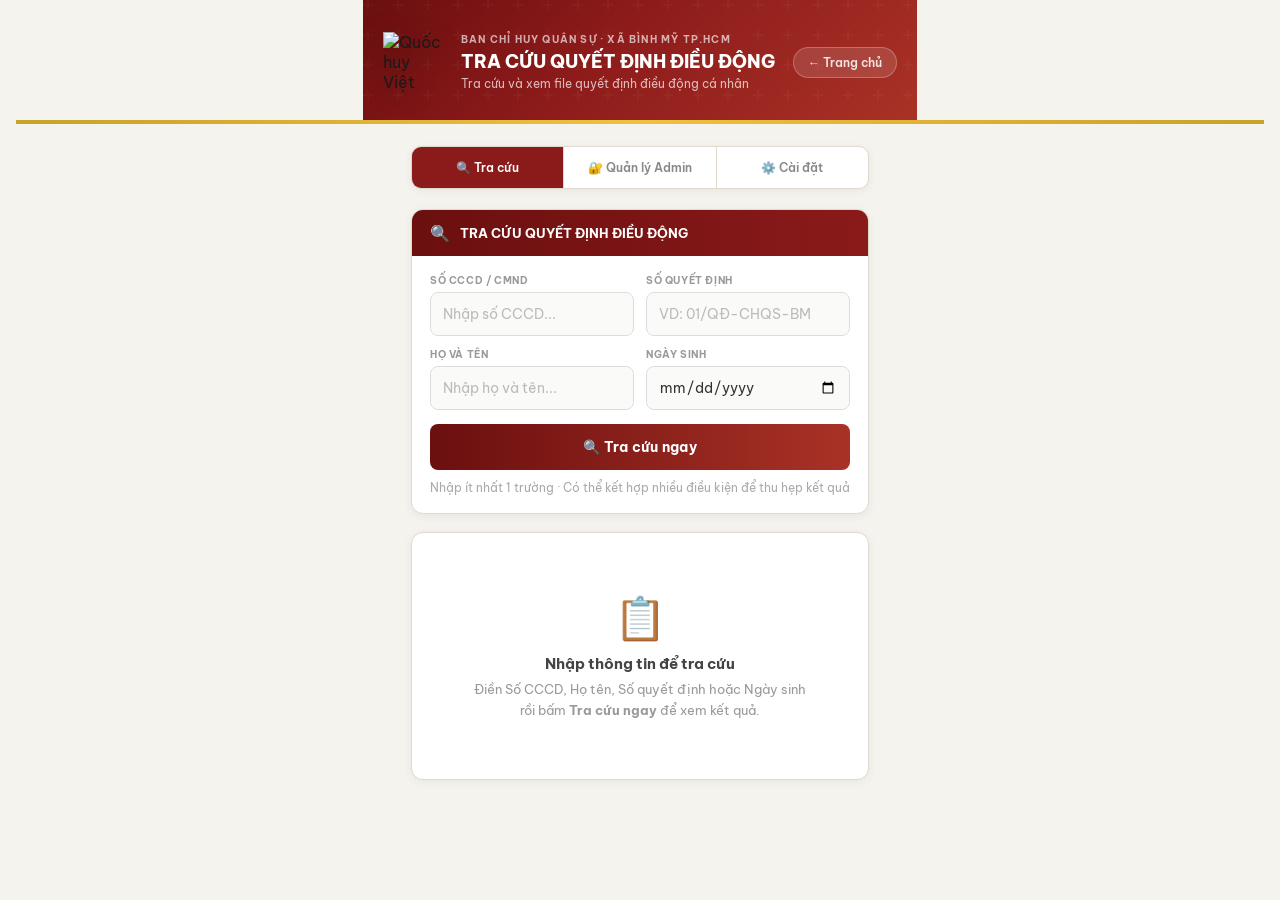
==== tracuu-dieudong.html @ ac66686b "Update tracuu-dieudong.html" ====
<!DOCTYPE html>
<html lang="vi">
<head>
<meta charset="UTF-8">
<meta name="viewport" content="width=device-width, initial-scale=1.0">
<title>Tra cứu Quyết định Điều động · Ban CHQS Xã Bình Mỹ</title>
<link href="https://fonts.googleapis.com/css2?family=Be+Vietnam+Pro:wght@300;400;500;600;700;800&display=swap" rel="stylesheet">
<link rel="stylesheet" href="style.css">
<style>
/* ===== BASE ===== */
*, *::before, *::after { box-sizing: border-box; margin: 0; padding: 0; }
body {
  font-family: 'Be Vietnam Pro', sans-serif;
  background: #F5F3EE;
  min-height: 100vh;
  padding-bottom: 60px;
}

/* ===== HERO ===== */
.hero {
  background: linear-gradient(135deg, #6B0F0F 0%, #8B1A1A 40%, #A93226 100%);
  position: relative; overflow: hidden;
}
.hero::before {
  content: ''; position: absolute; inset: 0;
  background: url("data:image/svg+xml,%3Csvg width='60' height='60' viewBox='0 0 60 60' xmlns='http://www.w3.org/2000/svg'%3E%3Cg fill='none' fill-rule='evenodd'%3E%3Cg fill='%23ffffff' fill-opacity='0.03'%3E%3Cpath d='M36 34v-4h-2v4h-4v2h4v4h2v-4h4v-2h-4zm0-30V0h-2v4h-4v2h4v4h2V6h4V4h-4zM6 34v-4H4v4H0v2h4v4h2v-4h4v-2H6zM6 4V0H4v4H0v2h4v4h2V6h4V4H6z'/%3E%3C/g%3E%3C/g%3E%3C/svg%3E");
}
.hero-inner {
  max-width: 760px; margin: 0 auto;
  padding: 32px 20px 28px;
  display: flex; align-items: center; gap: 18px;
  position: relative;
}
.hero-logo { width: 60px; height: 60px; flex-shrink: 0; filter: drop-shadow(0 4px 12px rgba(0,0,0,0.3)); }
.hero-text h1 { font-size: 10px; font-weight: 700; color: rgba(255,255,255,0.65); text-transform: uppercase; letter-spacing: .12em; margin-bottom: 4px; }
.hero-text h2 { font-size: 18px; font-weight: 800; color: #fff; line-height: 1.3; margin-bottom: 3px; }
.hero-text p  { font-size: 12px; color: rgba(255,255,255,0.7); }
.back-btn {
  margin-left: auto; flex-shrink: 0;
  display: inline-flex; align-items: center; gap: 6px;
  padding: 7px 14px;
  background: rgba(255,255,255,0.12); border: 1px solid rgba(255,255,255,0.25);
  border-radius: 20px; color: rgba(255,255,255,0.85);
  font-size: 12px; font-weight: 600; text-decoration: none; cursor: pointer;
  transition: background .2s;
}
.back-btn:hover { background: rgba(255,255,255,0.22); }
.gold-line { width: 100%; height: 4px; background: linear-gradient(90deg, #C9A227, #F0C040, #C9A227); }

/* ===== MAIN WRAP ===== */
.main { max-width: 760px; margin: 0 auto; padding: 22px 16px 0; }

/* ===== TABS ===== */
.tabs {
  display: flex; background: #fff;
  border: 1px solid #E0D9CE; border-radius: 10px;
  overflow: hidden; margin-bottom: 20px;
  box-shadow: 0 2px 8px rgba(0,0,0,0.06);
}
.tab-btn {
  flex: 1; padding: 13px 8px;
  font-family: inherit; font-size: 12px; font-weight: 600;
  color: #888; background: none; border: none;
  border-right: 1px solid #E0D9CE;
  cursor: pointer; transition: all .2s;
  display: flex; align-items: center; justify-content: center; gap: 5px;
}
.tab-btn:last-child { border-right: none; }
.tab-btn.active { background: #8B1A1A; color: #fff; }
.tab-btn:not(.active):hover { background: #FBF7F2; color: #8B1A1A; }

/* ===== PANELS ===== */
.panel { display: none; }
.panel.active { display: block; animation: fadeUp .25s ease; }
@keyframes fadeUp { from { opacity:0; transform:translateY(8px); } to { opacity:1; transform:translateY(0); } }

/* ===== CARD ===== */
.card { background: #fff; border-radius: 12px; border: 1px solid #E0D9CE; box-shadow: 0 2px 10px rgba(0,0,0,0.06); margin-bottom: 18px; overflow: hidden; }
.card-head { background: linear-gradient(90deg, #6B0F0F, #8B1A1A); padding: 13px 18px; display: flex; align-items: center; gap: 10px; }
.card-head h3 { font-size: 13px; font-weight: 700; color: #fff; flex: 1; }
.card-head .icon { font-size: 16px; }
.card-body { padding: 18px; }

/* ===== FORM FIELDS ===== */
.grid-2 { display: grid; grid-template-columns: 1fr 1fr; gap: 12px; margin-bottom: 14px; }
.grid-2 .full { grid-column: 1 / -1; }
.field { display: flex; flex-direction: column; gap: 5px; }
.flabel { font-size: 10px; font-weight: 700; color: #999; text-transform: uppercase; letter-spacing: .06em; }
.finput {
  height: 44px; border: 1.5px solid #DDD; border-radius: 8px;
  padding: 0 12px; font-family: inherit; font-size: 14px; color: #333;
  outline: none; background: #FAFAF8; transition: border-color .2s; width: 100%;
}
.finput:focus { border-color: #8B1A1A; background: #fff; }
.finput::placeholder { color: #bbb; }
select.finput { cursor: pointer; }

/* ===== BUTTONS ===== */
.btn-primary {
  width: 100%; height: 46px;
  background: linear-gradient(90deg, #6B0F0F, #A93226); color: #fff;
  border: none; border-radius: 8px; font-family: inherit;
  font-size: 14px; font-weight: 700; cursor: pointer;
  display: flex; align-items: center; justify-content: center; gap: 8px;
  transition: opacity .2s; letter-spacing: .02em;
}
.btn-primary:hover { opacity: .9; }
.btn-primary:disabled { opacity: .5; cursor: not-allowed; }
.btn-sm {
  display: inline-flex; align-items: center; gap: 5px;
  padding: 7px 12px; border: 1px solid #DDD; border-radius: 6px;
  background: #fff; font-family: inherit; font-size: 12px; font-weight: 600;
  color: #555; cursor: pointer; transition: all .2s; text-decoration: none; white-space: nowrap;
}
.btn-sm:hover { border-color: #8B1A1A; color: #8B1A1A; }
.btn-sm.red-fill { background: #8B1A1A; border-color: #8B1A1A; color: #fff; }
.btn-sm.red-fill:hover { background: #6B0F0F; }
.btn-sm.green-fill { background: #1E8449; border-color: #1E8449; color: #fff; }
.btn-sm.green-fill:hover { background: #196F3D; }

/* ===== STATE BOXES ===== */
.state-box { text-align: center; padding: 40px 20px; }
.state-icon  { font-size: 42px; margin-bottom: 10px; }
.state-title { font-size: 15px; font-weight: 700; color: #444; margin-bottom: 6px; }
.state-desc  { font-size: 13px; color: #999; line-height: 1.6; }

/* ===== RESULT CARD ===== */
.result-card {
  background: #fff; border-radius: 12px;
  border: 2px solid #8B1A1A;
  box-shadow: 0 4px 20px rgba(139,26,26,0.1);
  overflow: hidden; margin-bottom: 18px;
  animation: fadeUp .3s ease;
}
.result-head {
  background: linear-gradient(90deg, #6B0F0F, #A93226);
  padding: 14px 18px; display: flex; align-items: center; gap: 12px;
}
.result-head-icon { font-size: 26px; }
.result-head-text h3 { font-size: 16px; font-weight: 800; color: #fff; margin-bottom: 2px; }
.result-head-text p  { font-size: 11px; color: rgba(255,255,255,0.75); }
.result-badge {
  margin-left: auto; flex-shrink: 0;
  padding: 5px 12px; border-radius: 20px;
  font-size: 11px; font-weight: 700;
  background: rgba(255,255,255,0.18); color: #fff;
}

/* META GRID */
.meta-grid { display: grid; grid-template-columns: 1fr 1fr; }
.meta-item {
  padding: 11px 18px;
  border-bottom: 1px solid #F0EBE3;
  border-right: 1px solid #F0EBE3;
}
.meta-item:nth-child(even) { border-right: none; }
.meta-item.full { grid-column: 1 / -1; border-right: none; }
.meta-item:last-child, .meta-item:nth-last-child(2):nth-child(odd) { border-bottom: none; }
.meta-lbl { font-size: 10px; font-weight: 700; color: #aaa; text-transform: uppercase; letter-spacing: .06em; margin-bottom: 3px; }
.meta-val { font-size: 13px; font-weight: 600; color: #222; }

/* PDF VIEWER */
.pdf-section { border-top: 1px solid #F0EBE3; }
.pdf-toolbar {
  padding: 11px 16px; background: #FAFAF8; border-bottom: 1px solid #F0EBE3;
  display: flex; align-items: center; gap: 8px;
}
.pdf-toolbar-title { font-size: 13px; font-weight: 700; color: #333; flex: 1; }
.pdf-embed { width: 100%; height: 620px; border: none; display: block; background: #e8e4dc; }
.pdf-no-file {
  display: flex; flex-direction: column; align-items: center; justify-content: center;
  height: 180px; color: #bbb; gap: 8px; font-size: 13px; text-align: center; padding: 20px;
}
.pdf-no-file .icon { font-size: 36px; }

/* ===== ADMIN ===== */
.login-wrap { max-width: 360px; margin: 0 auto; }

.admin-topbar {
  display: flex; align-items: center; justify-content: space-between;
  margin-bottom: 16px; flex-wrap: wrap; gap: 10px;
}
.admin-topbar-title { font-size: 14px; font-weight: 700; color: #333; }

.stats-row { display: grid; grid-template-columns: repeat(3,1fr); gap: 12px; margin-bottom: 18px; }
.stat-mini { background: #fff; border: 1px solid #E0D9CE; border-radius: 10px; padding: 14px; text-align: center; box-shadow: 0 2px 8px rgba(0,0,0,0.05); }
.stat-mini-num { font-size: 26px; font-weight: 800; line-height: 1; margin-bottom: 4px; }
.stat-mini-lbl { font-size: 10px; font-weight: 600; color: #999; text-transform: uppercase; letter-spacing: .05em; }

/* TABLE */
.tbl-wrap { overflow-x: auto; }
.data-tbl { width: 100%; border-collapse: collapse; font-size: 13px; min-width: 580px; }
.data-tbl th {
  background: #F5F0E8; padding: 10px 12px;
  text-align: left; font-size: 10px; font-weight: 700;
  color: #888; text-transform: uppercase; letter-spacing: .05em;
  border-bottom: 1px solid #E0D9CE; white-space: nowrap;
}
.data-tbl td { padding: 10px 12px; border-bottom: 1px solid #F0EBE3; color: #333; vertical-align: middle; }
.data-tbl tr:last-child td { border-bottom: none; }
.data-tbl tr:hover td { background: #FAFAF8; }
.badge { display: inline-block; padding: 3px 8px; border-radius: 20px; font-size: 10px; font-weight: 700; text-transform: uppercase; }
.badge-green { background: #D5F5E3; color: #1E8449; }
.badge-red   { background: #FADBD8; color: #922B21; }

/* LOADING BAR */
.loading-bar {
  height: 3px; border-radius: 2px;
  background: linear-gradient(90deg, #8B1A1A, #C9A227, #8B1A1A);
  background-size: 200% 100%;
  animation: loadAnim 1.2s linear infinite;
  margin-bottom: 14px;
}
@keyframes loadAnim { 0% { background-position:100% 0; } 100% { background-position:-100% 0; } }

/* UPLOAD */
.upload-zone {
  border: 2px dashed #DDD; border-radius: 10px;
  padding: 28px 16px; text-align: center; cursor: pointer;
  transition: all .2s; background: #FAFAF8; position: relative;
}
.upload-zone:hover, .upload-zone.drag { border-color: #8B1A1A; background: #FBF5F5; }
.upload-zone input[type="file"] { position: absolute; inset: 0; opacity: 0; cursor: pointer; width: 100%; height: 100%; }
.upload-icon { font-size: 32px; margin-bottom: 8px; }
.upload-lbl  { font-size: 13px; font-weight: 600; color: #555; margin-bottom: 3px; }
.upload-sub  { font-size: 11px; color: #aaa; }
.upload-preview {
  display: none; align-items: center; gap: 10px;
  padding: 10px 14px; background: #EAFAF1; border: 1px solid #A9DFBA;
  border-radius: 8px; margin-top: 10px;
}
.upload-preview-name { font-size: 13px; font-weight: 600; color: #1E8449; flex: 1; }
.upload-preview-size { font-size: 11px; color: #999; }
.upload-clear { background: none; border: none; cursor: pointer; color: #c00; font-size: 16px; line-height: 1; }

/* MODAL */
.modal-bg {
  display: none; position: fixed; inset: 0;
  background: rgba(0,0,0,0.5); z-index: 600;
  padding: 16px; overflow-y: auto;
}
.modal-bg.open { display: flex; align-items: flex-start; justify-content: center; }
.modal-box {
  background: #fff; border-radius: 14px;
  max-width: 580px; width: 100%; margin-top: 40px;
  overflow: hidden; box-shadow: 0 20px 60px rgba(0,0,0,0.25);
  animation: fadeUp .25s ease;
}
.modal-head {
  background: linear-gradient(90deg, #6B0F0F, #A93226);
  padding: 14px 18px; display: flex; align-items: center; justify-content: space-between;
}
.modal-head h3 { font-size: 14px; font-weight: 700; color: #fff; }
.modal-close {
  width: 28px; height: 28px; border-radius: 50%;
  background: rgba(255,255,255,0.2); border: none;
  color: #fff; font-size: 16px; cursor: pointer;
  display: flex; align-items: center; justify-content: center;
}
.modal-body { padding: 18px; max-height: 80vh; overflow-y: auto; }
.modal-footer { display: flex; gap: 10px; justify-content: flex-end; margin-top: 16px; padding-top: 14px; border-top: 1px solid #F0EBE3; }
.btn-cancel {
  padding: 10px 20px; border: 1px solid #DDD; border-radius: 8px;
  background: #fff; font-family: inherit; font-size: 13px; font-weight: 600;
  color: #666; cursor: pointer;
}
.btn-cancel:hover { background: #F5F5F5; }
.btn-save {
  padding: 10px 22px; background: #8B1A1A; border: none; border-radius: 8px;
  font-family: inherit; font-size: 13px; font-weight: 700; color: #fff;
  cursor: pointer; display: flex; align-items: center; gap: 6px;
}
.btn-save:hover { background: #6B0F0F; }
.btn-save:disabled { opacity: .6; cursor: not-allowed; }

/* SPINNER */
.spinner {
  display: inline-block; width: 14px; height: 14px;
  border: 2px solid rgba(255,255,255,0.3); border-top-color: #fff;
  border-radius: 50%; animation: spin .6s linear infinite;
}
@keyframes spin { to { transform: rotate(360deg); } }

/* MESSAGES */
.msg { padding: 11px 14px; border-radius: 8px; font-size: 13px; font-weight: 600; margin-top: 12px; display: none; }
.msg.ok  { background: #D5F5E3; border: 1px solid #A9DFBF; color: #1E8449; display: block; }
.msg.err { background: #FADBD8; border: 1px solid #F1948A; color: #922B21; display: block; }

/* SETUP */
.setup-step { display: flex; gap: 12px; padding: 12px 0; border-bottom: 1px solid #F0EBE3; }
.setup-step:last-child { border-bottom: none; }
.setup-num {
  width: 26px; height: 26px; border-radius: 50%; background: #8B1A1A; color: #fff;
  font-size: 12px; font-weight: 700; display: flex; align-items: center; justify-content: center; flex-shrink: 0;
}
.setup-text { font-size: 13px; color: #444; line-height: 1.7; }
.setup-text strong { color: #222; }
.setup-text code { background: #F0EBE3; padding: 1px 5px; border-radius: 4px; font-size: 11px; font-family: monospace; color: #8B1A1A; }
.config-box { margin-top: 18px; padding: 14px; background: #FBF5F5; border-radius: 8px; border: 1px solid #F5C0C0; }
.config-box .lbl { font-size: 12px; font-weight: 700; color: #8B1A1A; margin-bottom: 8px; }
.config-box .row { font-size: 13px; color: #555; line-height: 1.9; }

/* NOTE */
.search-note { font-size: 12px; color: #aaa; text-align: center; margin-top: 10px; }

/* SEARCH RESULTS COUNT */
.result-count { font-size: 13px; color: #666; font-weight: 600; margin-bottom: 12px; }
.result-count strong { color: #8B1A1A; }

@media (max-width:520px) {
  .grid-2   { grid-template-columns: 1fr; }
  .grid-2 .full { grid-column: 1; }
  .stats-row { grid-template-columns: repeat(3,1fr); gap: 8px; }
  .meta-grid { grid-template-columns: 1fr; }
  .meta-item { border-right: none; }
  .meta-item:last-child { border-bottom: none; }
  .pdf-embed { height: 420px; }
  .modal-grid { grid-template-columns: 1fr; }
  .hero-text h2 { font-size: 16px; }
  .hero-logo { width: 50px; height: 50px; }
}
</style>
</head>
<body>

<!-- ===== HERO ===== -->
<div class="hero">
  <div class="hero-inner">
    <img class="hero-logo"
         src="https://upload.wikimedia.org/wikipedia/commons/a/a3/Emblem_of_Vietnam.svg"
         alt="Quốc huy Việt Nam">
    <div class="hero-text">
      <h1>Ban Chỉ huy Quân sự · Xã Bình Mỹ TP.HCM</h1>
      <h2>TRA CỨU QUYẾT ĐỊNH ĐIỀU ĐỘNG</h2>
      <p>Tra cứu và xem file quyết định điều động cá nhân</p>
    </div>
    <a href="index.html" class="back-btn">← Trang chủ</a>
  </div>
</div>
<div class="gold-line"></div>

<!-- ===== MAIN ===== -->
<div class="main">

  <!-- TABS -->
  <div class="tabs">
    <button class="tab-btn active" onclick="switchTab('search',this)">🔍 Tra cứu</button>
    <button class="tab-btn" onclick="switchTab('admin',this)">🔐 Quản lý Admin</button>
    <button class="tab-btn" onclick="switchTab('setup',this)">⚙️ Cài đặt</button>
  </div>

  <!-- ============================================================
       PANEL TRA CỨU
       ============================================================ -->
  <div id="panel-search" class="panel active">

    <div class="card">
      <div class="card-head">
        <span class="icon">🔍</span>
        <h3>TRA CỨU QUYẾT ĐỊNH ĐIỀU ĐỘNG</h3>
      </div>
      <div class="card-body">
        <div class="grid-2">
          <div class="field">
            <label class="flabel">Số CCCD / CMND</label>
            <input class="finput" id="s-cccd" type="text" placeholder="Nhập số CCCD..." maxlength="12"
                   onkeydown="if(event.key==='Enter')doSearch()">
          </div>
          <div class="field">
            <label class="flabel">Số quyết định</label>
            <input class="finput" id="s-soqd" type="text" placeholder="VD: 01/QĐ-CHQS-BM"
                   onkeydown="if(event.key==='Enter')doSearch()">
          </div>
          <div class="field">
            <label class="flabel">Họ và tên</label>
            <input class="finput" id="s-hoten" type="text" placeholder="Nhập họ và tên..."
                   onkeydown="if(event.key==='Enter')doSearch()">
          </div>
          <div class="field">
            <label class="flabel">Ngày sinh</label>
            <input class="finput" id="s-ngaysinh" type="date"
                   onkeydown="if(event.key==='Enter')doSearch()">
          </div>
        </div>
        <button class="btn-primary" id="btn-search" onclick="doSearch()">
          🔍 Tra cứu ngay
        </button>
        <p class="search-note">Nhập ít nhất 1 trường · Có thể kết hợp nhiều điều kiện để thu hẹp kết quả</p>
      </div>
    </div>

    <!-- KẾT QUẢ TRA CỨU -->
    <div id="result-area">
      <div class="card">
        <div class="card-body">
          <div class="state-box">
            <div class="state-icon">📋</div>
            <div class="state-title">Nhập thông tin để tra cứu</div>
            <div class="state-desc">
              Điền Số CCCD, Họ tên, Số quyết định hoặc Ngày sinh<br>
              rồi bấm <strong>Tra cứu ngay</strong> để xem kết quả.
            </div>
          </div>
        </div>
      </div>
    </div>

  </div><!-- end panel-search -->

  <!-- ============================================================
       PANEL ADMIN
       ============================================================ -->
  <div id="panel-admin" class="panel">

    <!-- ĐĂNG NHẬP -->
    <div id="admin-login-box" class="card login-wrap">
      <div class="card-head"><span class="icon">🔐</span><h3>ĐĂNG NHẬP QUẢN TRỊ</h3></div>
      <div class="card-body">
        <div class="field" style="margin-bottom:12px;">
          <label class="flabel">Tên đăng nhập</label>
          <input class="finput" id="a-user" type="text" placeholder="admin" autocomplete="username">
        </div>
        <div class="field" style="margin-bottom:16px;">
          <label class="flabel">Mật khẩu</label>
          <input class="finput" id="a-pass" type="password" placeholder="••••••••"
                 autocomplete="current-password"
                 onkeydown="if(event.key==='Enter')doLogin()">
        </div>
        <button class="btn-primary" onclick="doLogin()">🔐 Đăng nhập</button>
        <div class="msg" id="login-msg"></div>
        <p class="search-note" style="margin-top:12px;">Demo: admin / binhmy2026</p>
      </div>
    </div>

    <!-- PANEL SAU ĐĂNG NHẬP -->
    <div id="admin-main" style="display:none;">

      <div class="admin-topbar">
        <div class="admin-topbar-title">👋 Xin chào, <strong id="admin-name-lbl">Admin</strong></div>
        <div style="display:flex;gap:8px;">
          <button class="btn-sm green-fill" onclick="openAddModal()">➕ Thêm quyết định</button>
          <button class="btn-sm" onclick="loadAdminData()">🔄 Làm mới</button>
          <button class="btn-sm" onclick="doLogout()" style="color:#c00;border-color:#f5c0c0;">🚪 Đăng xuất</button>
        </div>
      </div>

      <!-- STATS -->
      <div class="stats-row">
        <div class="stat-mini">
          <div class="stat-mini-num" id="st-total" style="color:#8B1A1A;">0</div>
          <div class="stat-mini-lbl">Tổng QĐ</div>
        </div>
        <div class="stat-mini">
          <div class="stat-mini-num" id="st-haspdf" style="color:#1E8449;">0</div>
          <div class="stat-mini-lbl">Có file PDF</div>
        </div>
        <div class="stat-mini">
          <div class="stat-mini-num" id="st-nopdf" style="color:#B7950B;">0</div>
          <div class="stat-mini-lbl">Chưa có PDF</div>
        </div>
      </div>

      <!-- SEARCH TRONG ADMIN -->
      <div class="card" style="margin-bottom:14px;">
        <div class="card-body" style="padding:14px 16px;">
          <div style="display:flex;gap:10px;align-items:center;">
            <input class="finput" id="admin-search" style="flex:1;height:38px;font-size:13px;"
                   placeholder="🔍 Tìm nhanh trong danh sách..." oninput="filterAdminTable(this.value)">
            <button class="btn-sm" onclick="document.getElementById('admin-search').value='';filterAdminTable('')">✕ Xóa</button>
          </div>
        </div>
      </div>

      <!-- DANH SÁCH -->
      <div class="card">
        <div class="card-head">
          <span class="icon">📋</span>
          <h3>DANH SÁCH QUYẾT ĐỊNH ĐIỀU ĐỘNG</h3>
        </div>
        <div id="admin-loading" class="loading-bar" style="margin:12px 16px 0;display:none;"></div>
        <div class="card-body" style="padding:0;">
          <div class="tbl-wrap">
            <table class="data-tbl" id="admin-tbl">
              <thead>
                <tr>
                  <th>#</th>
                  <th>Số QĐ</th>
                  <th>Họ và tên</th>
                  <th>CCCD</th>
                  <th>Đơn vị mới</th>
                  <th>Ngày QĐ</th>
                  <th>PDF</th>
                  <th>Thao tác</th>
                </tr>
              </thead>
              <tbody id="admin-tbody">
                <tr><td colspan="8" style="text-align:center;padding:32px;color:#aaa;">Đang tải dữ liệu...</td></tr>
              </tbody>
            </table>
          </div>
        </div>
      </div>

    </div><!-- end admin-main -->
  </div><!-- end panel-admin -->

  <!-- ============================================================
       PANEL CÀI ĐẶT
       ============================================================ -->
  <div id="panel-setup" class="panel">
    <div class="card">
      <div class="card-head"><span class="icon">⚙️</span><h3>HƯỚNG DẪN KẾT NỐI GOOGLE SHEETS</h3></div>
      <div class="card-body">

        <div class="setup-step">
          <div class="setup-num">1</div>
          <div class="setup-text">
            <strong>Tạo Google Sheets mới</strong> và đặt tiêu đề hàng đầu tiên gồm các cột theo thứ tự:<br>
            <code>so_quyet_dinh</code> <code>ho_ten</code> <code>cccd</code> <code>ngay_sinh</code>
            <code>don_vi_cu</code> <code>don_vi_moi</code> <code>chuc_vu</code>
            <code>ngay_quyet_dinh</code> <code>hieu_luc</code> <code>pdf_url</code> <code>ghi_chu</code>
          </div>
        </div>

        <div class="setup-step">
          <div class="setup-num">2</div>
          <div class="setup-text">
            <strong>Publish to web:</strong> Vào <strong>File → Share → Publish to web</strong>,
            chọn Sheet1, format <em>CSV</em>, bấm Publish. Copy link CSV.
          </div>
        </div>

        <div class="setup-step">
          <div class="setup-num">3</div>
          <div class="setup-text">
            <strong>Lấy Sheet ID</strong> từ URL Google Sheets — đoạn ký tự dài nằm giữa
            <code>/d/</code> và <code>/edit</code> — rồi điền vào biến <code>SHEET_ID</code>
            trong phần <code>&lt;script&gt;</code> cuối file HTML này.
          </div>
        </div>

        <div class="setup-step">
          <div class="setup-num">4</div>
          <div class="setup-text">
            <strong>Upload PDF lên Google Drive:</strong> Upload file → chuột phải → Get link →
            chọn "Anyone with the link". Lấy FILE_ID từ link rồi tạo URL dạng:<br>
            <code>https://drive.google.com/file/d/FILE_ID/preview</code><br>
            Điền URL này vào cột <code>pdf_url</code> trong Google Sheets.
          </div>
        </div>

        <div class="setup-step">
          <div class="setup-num">5</div>
          <div class="setup-text">
            <strong>Đổi mật khẩu admin:</strong> Tìm biến <code>ADMIN_USER</code> và
            <code>ADMIN_PASS</code> trong script để đặt tài khoản riêng.
            <em>(Xác thực client-side — chỉ phù hợp mạng nội bộ hoặc Intranet)</em>
          </div>
        </div>

        <div class="setup-step">
          <div class="setup-num">6</div>
          <div class="setup-text">
            <strong>Ghi dữ liệu từ web (nâng cao):</strong> Tạo Google Apps Script Web App
            để nhận POST request và ghi vào Sheets. Điền URL vào biến <code>GAS_URL</code>.
            Nếu để trống, Admin cần nhập liệu trực tiếp vào Google Sheets.
          </div>
        </div>

        <div class="config-box">
          <div class="lbl">⚙️ Cấu hình hiện tại</div>
          <div class="row">
            Sheet ID: <code id="cfg-sheetid">—</code><br>
            Trạng thái: <span id="cfg-status">🔄 Chưa kiểm tra</span>
          </div>
          <div style="margin-top:10px;display:flex;gap:8px;flex-wrap:wrap;">
            <button class="btn-sm" onclick="testConn()">🔌 Kiểm tra kết nối</button>
            <button class="btn-sm" onclick="clearCache()">🗑️ Xóa cache</button>
          </div>
        </div>

      </div>
    </div>
  </div><!-- end panel-setup -->

</div><!-- end main -->

<!-- ============================================================
     MODAL THÊM / SỬA QUYẾT ĐỊNH
     ============================================================ -->
<div class="modal-bg" id="modal-add" onclick="closeModalBg(event)">
  <div class="modal-box">
    <div class="modal-head">
      <h3 id="modal-title-lbl">➕ Thêm Quyết định Điều động</h3>
      <button class="modal-close" onclick="closeModal()">✕</button>
    </div>
    <div class="modal-body">

      <div class="grid-2" style="margin-bottom:12px;">
        <div class="field">
          <label class="flabel">Số quyết định *</label>
          <input class="finput" id="m-soqd" placeholder="01/QĐ-CHQS-BM">
        </div>
        <div class="field">
          <label class="flabel">Ngày quyết định *</label>
          <input class="finput" id="m-ngayqd" type="date">
        </div>
        <div class="field">
          <label class="flabel">Họ và tên *</label>
          <input class="finput" id="m-hoten" placeholder="Nguyễn Văn A">
        </div>
        <div class="field">
          <label class="flabel">Số CCCD *</label>
          <input class="finput" id="m-cccd" placeholder="079..." maxlength="12">
        </div>
        <div class="field">
          <label class="flabel">Ngày sinh</label>
          <input class="finput" id="m-ngaysinh" type="date">
        </div>
        <div class="field">
          <label class="flabel">Chức vụ</label>
          <input class="finput" id="m-chucvu" placeholder="Tiểu đội trưởng">
        </div>
        <div class="field">
          <label class="flabel">Đơn vị cũ</label>
          <input class="finput" id="m-donvicu" placeholder="Trung đội 1">
        </div>
        <div class="field">
          <label class="flabel">Đơn vị mới *</label>
          <input class="finput" id="m-donvimoi" placeholder="Trung đội 2">
        </div>
        <div class="field">
          <label class="flabel">Hiệu lực từ ngày</label>
          <input class="finput" id="m-hieuluc" type="date">
        </div>
        <div class="field">
          <label class="flabel">Ghi chú</label>
          <input class="finput" id="m-ghichu" placeholder="Ghi chú thêm...">
        </div>
        <div class="field full">
          <label class="flabel">URL PDF (Google Drive preview link)</label>
          <input class="finput" id="m-pdfurl"
                 placeholder="https://drive.google.com/file/d/FILE_ID/preview">
        </div>
      </div>

      <!-- UPLOAD FILE -->
      <div style="margin-bottom:14px;">
        <div class="flabel" style="margin-bottom:7px;">HOẶC UPLOAD FILE PDF / ẢNH QUYẾT ĐỊNH</div>
        <div class="upload-zone" id="upload-zone">
          <input type="file" id="file-input" accept=".pdf,image/jpeg,image/png,image/jpg"
                 onchange="handleFile(this)">
          <div class="upload-icon">📎</div>
          <div class="upload-lbl">Kéo thả hoặc bấm để chọn file</div>
          <div class="upload-sub">PDF hoặc ảnh chụp (JPG/PNG) · Tối đa 10MB</div>
        </div>
        <div class="upload-preview" id="upload-preview">
          <span style="font-size:22px;">📄</span>
          <span class="upload-preview-name" id="file-name"></span>
          <span class="upload-preview-size" id="file-size"></span>
          <button class="upload-clear" onclick="clearFile()">✕</button>
        </div>
        <p style="font-size:11px;color:#bbb;margin-top:8px;line-height:1.5;">
          💡 <strong>Khuyến nghị:</strong> Upload PDF lên Google Drive → lấy link preview → điền vào ô URL bên trên
          để mọi người có thể xem trực tiếp trên trang. Upload tại đây chỉ để lưu tham khảo cục bộ.
        </p>
      </div>

      <!-- PDF PREVIEW TRONG MODAL -->
      <div id="modal-pdf-wrap" style="display:none;margin-bottom:14px;">
        <div class="flabel" style="margin-bottom:7px;">XEM TRƯỚC FILE PDF</div>
        <div style="border-radius:8px;overflow:hidden;border:1px solid #DDD;">
          <iframe id="modal-pdf-frame" src="" width="100%" height="380"
                  style="border:none;display:block;background:#e8e4dc;"></iframe>
        </div>
      </div>

      <div class="msg" id="modal-msg"></div>

      <div class="modal-footer">
        <button class="btn-cancel" onclick="closeModal()">Hủy</button>
        <button class="btn-save" id="btn-save" onclick="saveRecord()">
          <span id="save-spin" style="display:none;" class="spinner"></span>
          💾 Lưu quyết định
        </button>
      </div>

    </div>
  </div>
</div>

<!-- ============================================================
     MODAL XEM PDF TO
     ============================================================ -->
<div class="modal-bg" id="modal-pdf-full" onclick="closePdfModal(event)" style="background:rgba(0,0,0,0.75);align-items:center;">
  <div style="background:#fff;border-radius:12px;width:95%;max-width:840px;max-height:92vh;overflow:hidden;display:flex;flex-direction:column;animation:fadeUp .25s ease;">
    <div style="background:linear-gradient(90deg,#6B0F0F,#A93226);padding:12px 18px;display:flex;align-items:center;gap:10px;">
      <span style="font-size:16px;">📄</span>
      <span id="pdf-full-title" style="font-size:14px;font-weight:700;color:#fff;flex:1;">Quyết định điều động</span>
      <button onclick="closePdfFull()" style="width:28px;height:28px;border-radius:50%;background:rgba(255,255,255,0.2);border:none;color:#fff;font-size:16px;cursor:pointer;display:flex;align-items:center;justify-content:center;">✕</button>
    </div>
    <iframe id="pdf-full-frame" src="" style="flex:1;border:none;width:100%;min-height:70vh;background:#e8e4dc;"></iframe>
  </div>
</div>

<script>
/* ================================================================
   ⚙️ CẤU HÌNH — THAY 3 GIÁ TRỊ NÀY
   ================================================================ */
const SHEET_ID   = '1M06n2ckJf-Jh8gqk8s1BKRtVZCoSsRk0iCCnpZu_Ypo'; // ID của Google Sheets
const ADMIN_USER = 'admin';                       // Tên đăng nhập admin
const ADMIN_PASS = 'binhmy2026';                  // Mật khẩu admin
const GAS_URL    = '';                            // Google Apps Script URL (nếu muốn ghi dữ liệu)
/* ================================================================ */

const CSV_URL = `https://docs.google.com/spreadsheets/d/${SHEET_ID}/export?format=csv&sheet=Sheet1`;

/* ── DỮ LIỆU DEMO ── */
let DEMO = [
  { so_quyet_dinh:'01/QĐ-CHQS-BM', ho_ten:'Nguyễn Văn An', cccd:'079200012345',
    ngay_sinh:'2000-05-15', don_vi_cu:'Tiểu đội 1, Trung đội 1', don_vi_moi:'Tiểu đội 2, Trung đội 2',
    chuc_vu:'Tiểu đội trưởng', ngay_quyet_dinh:'2026-01-10', hieu_luc:'2026-02-01',
    pdf_url:'', ghi_chu:'Điều động theo chỉ tiêu năm 2026' },
  { so_quyet_dinh:'02/QĐ-CHQS-BM', ho_ten:'Trần Thị Bình', cccd:'079200054321',
    ngay_sinh:'2001-08-20', don_vi_cu:'Trung đội 1', don_vi_moi:'Trung đội 3',
    chuc_vu:'Chiến sĩ', ngay_quyet_dinh:'2026-01-15', hieu_luc:'2026-02-01',
    pdf_url:'', ghi_chu:'' },
  { so_quyet_dinh:'03/QĐ-CHQS-BM', ho_ten:'Lê Hoàng Cường', cccd:'079199987654',
    ngay_sinh:'1999-12-03', don_vi_cu:'Tiểu đội 3, Trung đội 2', don_vi_moi:'Ban Chỉ huy Trung đội',
    chuc_vu:'Trung đội phó', ngay_quyet_dinh:'2026-02-01', hieu_luc:'2026-03-01',
    pdf_url:'https://drive.google.com/file/d/1BxiMVs0XRA5nFMdKvBdBZjgmUPDypoe1/preview',
    ghi_chu:'Thăng chức kiêm điều động' },
];

let cachedData  = null;
let allData     = [];
let isLoggedIn  = false;
let editIdx     = -1;
let blobUrl     = null;

/* ================================================================
   TABS
   ================================================================ */
function switchTab(name, btn) {
  document.querySelectorAll('.panel').forEach(p => p.classList.remove('active'));
  document.querySelectorAll('.tab-btn').forEach(b => b.classList.remove('active'));
  document.getElementById('panel-' + name).classList.add('active');
  btn.classList.add('active');
  if (name === 'setup') document.getElementById('cfg-sheetid').textContent = SHEET_ID;
  if (name === 'admin' && isLoggedIn) loadAdminData();
}

/* ================================================================
   DATA
   ================================================================ */
async function fetchData(forceRefresh) {
  if (!forceRefresh && cachedData) return cachedData;
  if (SHEET_ID === 'YOUR_GOOGLE_SHEET_ID_HERE') return DEMO;
  try {
    const r = await fetch(CSV_URL + '&t=' + Date.now());
    if (!r.ok) throw new Error('HTTP ' + r.status);
    cachedData = parseCSV(await r.text());
    return cachedData;
  } catch(e) {
    console.warn('Sheets error, using demo:', e);
    return DEMO;
  }
}

function parseCSV(text) {
  const lines = text.trim().split('\n');
  if (lines.length < 2) return [];
  const headers = csvSplit(lines[0]).map(h => h.replace(/^"|"$/g,'').trim());
  return lines.slice(1).map(line => {
    const vals = csvSplit(line);
    const obj  = {};
    headers.forEach((h,i) => obj[h] = (vals[i]||'').replace(/^"|"$/g,'').trim());
    return obj;
  }).filter(r => r.ho_ten || r.cccd);
}

function csvSplit(line) {
  const res = []; let cur = ''; let q = false;
  for (const c of line) {
    if (c === '"') { q = !q; }
    else if (c === ',' && !q) { res.push(cur); cur = ''; }
    else cur += c;
  }
  res.push(cur);
  return res;
}

function fmtDate(d) {
  if (!d) return '—';
  const p = d.split('-');
  return p.length === 3 ? `${p[2]}/${p[1]}/${p[0]}` : d;
}

/* ================================================================
   TRA CỨU
   ================================================================ */
async function doSearch() {
  const cccd  = document.getElementById('s-cccd').value.trim();
  const soqd  = document.getElementById('s-soqd').value.trim();
  const hoten = document.getElementById('s-hoten').value.trim().toLowerCase();
  const ngay  = document.getElementById('s-ngaysinh').value;

  if (!cccd && !soqd && !hoten && !ngay) {
    setResultState('warn','⚠️ Chưa nhập thông tin','Điền ít nhất 1 trường để tra cứu.');
    return;
  }

  const btn = document.getElementById('btn-search');
  btn.disabled = true;
  btn.innerHTML = '<span class="spinner"></span> Đang tra cứu...';
  setResultState('loading','⏳ Đang tìm kiếm...','Đang kết nối cơ sở dữ liệu...');

  try {
    const data = await fetchData();
    const hits = data.filter(r => {
      if (cccd  && !r.cccd?.includes(cccd)) return false;
      if (soqd  && !r.so_quyet_dinh?.toLowerCase().includes(soqd.toLowerCase())) return false;
      if (hoten && !r.ho_ten?.toLowerCase().includes(hoten)) return false;
      if (ngay  && r.ngay_sinh !== ngay) return false;
      return true;
    });
    hits.length ? renderResults(hits) : setResultState('empty','😔 Không tìm thấy',
      'Không có quyết định phù hợp.<br>Vui lòng kiểm tra lại hoặc liên hệ Ban CHQS xã.');
  } catch(e) {
    setResultState('error','❌ Lỗi kết nối','Không thể tải dữ liệu. Vui lòng thử lại.');
  } finally {
    btn.disabled = false;
    btn.innerHTML = '🔍 Tra cứu ngay';
  }
}

function setResultState(type, title, desc) {
  const icons = { loading:'⏳', warn:'⚠️', empty:'📭', error:'❌' };
  document.getElementById('result-area').innerHTML = `
    <div class="card"><div class="card-body">
      <div class="state-box">
        <div class="state-icon">${icons[type]||'📄'}</div>
        <div class="state-title">${title}</div>
        <div class="state-desc">${desc}</div>
      </div>
    </div></div>`;
}

function renderResults(hits) {
  let html = hits.length > 1
    ? `<p class="result-count">Tìm thấy <strong>${hits.length}</strong> quyết định phù hợp</p>` : '';

  hits.forEach(r => {
    const hasPdf = r.pdf_url && r.pdf_url.trim();
    html += `
    <div class="result-card">
      <div class="result-head">
        <span class="result-head-icon">📋</span>
        <div class="result-head-text">
          <h3>${r.ho_ten || '—'}</h3>
          <p>QĐ số: <strong>${r.so_quyet_dinh || '—'}</strong> &nbsp;·&nbsp; Ngày: ${fmtDate(r.ngay_quyet_dinh)}</p>
        </div>
        <span class="result-badge">${hasPdf ? '✅ Có PDF' : '📎 Chưa có PDF'}</span>
      </div>

      <div class="meta-grid">
        <div class="meta-item">
          <div class="meta-lbl">Họ và tên</div>
          <div class="meta-val">${r.ho_ten||'—'}</div>
        </div>
        <div class="meta-item">
          <div class="meta-lbl">Số CCCD</div>
          <div class="meta-val" style="font-family:monospace;">${r.cccd||'—'}</div>
        </div>
        <div class="meta-item">
          <div class="meta-lbl">Ngày sinh</div>
          <div class="meta-val">${fmtDate(r.ngay_sinh)}</div>
        </div>
        <div class="meta-item">
          <div class="meta-lbl">Chức vụ</div>
          <div class="meta-val">${r.chuc_vu||'—'}</div>
        </div>
        <div class="meta-item">
          <div class="meta-lbl">Đơn vị cũ</div>
          <div class="meta-val">${r.don_vi_cu||'—'}</div>
        </div>
        <div class="meta-item">
          <div class="meta-lbl">Điều động đến</div>
          <div class="meta-val" style="color:#8B1A1A;font-weight:700;">${r.don_vi_moi||'—'}</div>
        </div>
        <div class="meta-item">
          <div class="meta-lbl">Ngày quyết định</div>
          <div class="meta-val">${fmtDate(r.ngay_quyet_dinh)}</div>
        </div>
        <div class="meta-item">
          <div class="meta-lbl">Hiệu lực từ ngày</div>
          <div class="meta-val">${fmtDate(r.hieu_luc)}</div>
        </div>
        ${r.ghi_chu ? `
        <div class="meta-item full">
          <div class="meta-lbl">Ghi chú</div>
          <div class="meta-val">${r.ghi_chu}</div>
        </div>` : ''}
      </div>

      <!-- PDF -->
      <div class="pdf-section">
        <div class="pdf-toolbar">
          <span style="font-size:16px;">📄</span>
          <span class="pdf-toolbar-title">File quyết định — ${r.so_quyet_dinh||''}</span>
          ${hasPdf ? `
          <button class="btn-sm" onclick="openPdfFull('${r.pdf_url}','${(r.so_quyet_dinh||'').replace(/'/g,"\\'")}')">🔍 Xem to</button>
          <a class="btn-sm red-fill" href="${r.pdf_url.replace('/preview','/view')}" target="_blank">⬇️ Tải PDF</a>
          ` : ''}
        </div>
        ${hasPdf
          ? `<iframe class="pdf-embed" src="${r.pdf_url}" title="QĐ ${r.so_quyet_dinh||''}"></iframe>`
          : `<div class="pdf-no-file">
               <span class="icon">📂</span>
               File quyết định chưa được đính kèm.<br>
               Vui lòng liên hệ Ban CHQS Xã Bình Mỹ để nhận bản cứng hoặc yêu cầu cập nhật.
             </div>`
        }
      </div>
    </div>`;
  });

  document.getElementById('result-area').innerHTML = html;
}

/* ================================================================
   ADMIN AUTH
   ================================================================ */
function doLogin() {
  const u = document.getElementById('a-user').value.trim();
  const p = document.getElementById('a-pass').value;
  const msg = document.getElementById('login-msg');
  if (u === ADMIN_USER && p === ADMIN_PASS) {
    isLoggedIn = true;
    document.getElementById('admin-login-box').style.display = 'none';
    document.getElementById('admin-main').style.display      = 'block';
    document.getElementById('admin-name-lbl').textContent    = u;
    loadAdminData();
  } else {
    msg.className = 'msg err';
    msg.textContent = '❌ Tên đăng nhập hoặc mật khẩu không đúng!';
  }
}

function doLogout() {
  isLoggedIn = false;
  document.getElementById('admin-login-box').style.display = 'block';
  document.getElementById('admin-main').style.display      = 'none';
  document.getElementById('a-pass').value = '';
  document.getElementById('login-msg').className = 'msg';
}

/* ================================================================
   ADMIN — LOAD DATA
   ================================================================ */
async function loadAdminData() {
  document.getElementById('admin-loading').style.display = 'block';
  cachedData = null;
  allData = await fetchData(true);
  document.getElementById('admin-loading').style.display = 'none';

  const hasPdf = allData.filter(r => r.pdf_url && r.pdf_url.trim()).length;
  document.getElementById('st-total').textContent  = allData.length;
  document.getElementById('st-haspdf').textContent = hasPdf;
  document.getElementById('st-nopdf').textContent  = allData.length - hasPdf;

  renderAdminTable(allData);
}

function renderAdminTable(data) {
  const tbody = document.getElementById('admin-tbody');
  if (!data.length) {
    tbody.innerHTML = '<tr><td colspan="8" style="text-align:center;padding:32px;color:#aaa;">Chưa có dữ liệu</td></tr>';
    return;
  }
  tbody.innerHTML = data.map((r,i) => `
    <tr>
      <td style="color:#bbb;font-size:12px;">${i+1}</td>
      <td><strong style="color:#8B1A1A;">${r.so_quyet_dinh||'—'}</strong></td>
      <td>${r.ho_ten||'—'}</td>
      <td style="font-family:monospace;font-size:12px;">${r.cccd||'—'}</td>
      <td>${r.don_vi_moi||'—'}</td>
      <td>${fmtDate(r.ngay_quyet_dinh)}</td>
      <td>${r.pdf_url && r.pdf_url.trim()
        ? `<span class="badge badge-green">✅ Có</span>`
        : `<span class="badge badge-red">❌ Chưa</span>`}
      </td>
      <td style="white-space:nowrap;">
        <button class="btn-sm" onclick="editRecord(${i})" style="font-size:11px;padding:4px 8px;">✏️ Sửa</button>
        ${r.pdf_url ? `<button class="btn-sm" onclick="openPdfFull('${r.pdf_url}','${(r.so_quyet_dinh||'').replace(/'/g,"\\'")}')
        " style="font-size:11px;padding:4px 8px;">👁️</button>` : ''}
      </td>
    </tr>`).join('');
}

function filterAdminTable(q) {
  if (!q.trim()) { renderAdminTable(allData); return; }
  const ql = q.toLowerCase();
  renderAdminTable(allData.filter(r =>
    Object.values(r).some(v => v && v.toString().toLowerCase().includes(ql))
  ));
}

/* ================================================================
   MODAL THÊM / SỬA
   ================================================================ */
const FIELDS = ['soqd','ngayqd','hoten','cccd','ngaysinh','chucvu','donvicu','donvimoi','hieuluc','ghichu','pdfurl'];

function openAddModal() {
  editIdx = -1;
  document.getElementById('modal-title-lbl').textContent = '➕ Thêm Quyết định Điều động';
  FIELDS.forEach(f => { const el = document.getElementById('m-' + f); if(el) el.value = ''; });
  clearFile();
  hidePdfPreview();
  document.getElementById('modal-msg').className = 'msg';
  openModal();
}

function editRecord(i) {
  editIdx = i;
  const r = allData[i];
  if (!r) return;
  document.getElementById('modal-title-lbl').textContent = '✏️ Sửa Quyết định Điều động';
  document.getElementById('m-soqd').value    = r.so_quyet_dinh||'';
  document.getElementById('m-ngayqd').value  = r.ngay_quyet_dinh||'';
  document.getElementById('m-hoten').value   = r.ho_ten||'';
  document.getElementById('m-cccd').value    = r.cccd||'';
  document.getElementById('m-ngaysinh').value= r.ngay_sinh||'';
  document.getElementById('m-chucvu').value  = r.chuc_vu||'';
  document.getElementById('m-donvicu').value = r.don_vi_cu||'';
  document.getElementById('m-donvimoi').value= r.don_vi_moi||'';
  document.getElementById('m-hieuluc').value = r.hieu_luc||'';
  document.getElementById('m-ghichu').value  = r.ghi_chu||'';
  document.getElementById('m-pdfurl').value  = r.pdf_url||'';
  document.getElementById('modal-msg').className = 'msg';
  clearFile();
  if (r.pdf_url) showPdfPreview(r.pdf_url);
  else hidePdfPreview();
  openModal();
}

function openModal() {
  document.getElementById('modal-add').classList.add('open');
  document.body.style.overflow = 'hidden';
}
function closeModal() {
  document.getElementById('modal-add').classList.remove('open');
  document.body.style.overflow = '';
}
function closeModalBg(e) {
  if (e.target === document.getElementById('modal-add')) closeModal();
}

async function saveRecord() {
  const soqd    = document.getElementById('m-soqd').value.trim();
  const hoten   = document.getElementById('m-hoten').value.trim();
  const cccd    = document.getElementById('m-cccd').value.trim();
  const donvimoi= document.getElementById('m-donvimoi').value.trim();
  const msgEl   = document.getElementById('modal-msg');

  msgEl.className = 'msg';
  if (!soqd || !hoten || !cccd || !donvimoi) {
    msgEl.className = 'msg err';
    msgEl.textContent = '❌ Vui lòng điền đầy đủ các trường bắt buộc (*)';
    return;
  }

  document.getElementById('btn-save').disabled = true;
  document.getElementById('save-spin').style.display = 'inline-block';

  const record = {
    so_quyet_dinh: soqd,
    ho_ten: hoten,
    cccd: cccd,
    ngay_sinh: document.getElementById('m-ngaysinh').value,
    don_vi_cu: document.getElementById('m-donvicu').value.trim(),
    don_vi_moi: donvimoi,
    chuc_vu: document.getElementById('m-chucvu').value.trim(),
    ngay_quyet_dinh: document.getElementById('m-ngayqd').value,
    hieu_luc: document.getElementById('m-hieuluc').value,
    pdf_url: document.getElementById('m-pdfurl').value.trim(),
    ghi_chu: document.getElementById('m-ghichu').value.trim(),
  };

  // Gửi lên Google Apps Script nếu có
  if (GAS_URL) {
    try {
      await fetch(GAS_URL, {
        method: 'POST', mode: 'no-cors',
        headers: { 'Content-Type': 'application/json' },
        body: JSON.stringify({ action: editIdx >= 0 ? 'update' : 'insert', row: editIdx + 2, data: record })
      });
    } catch(e) { console.warn('GAS:', e); }
  }

  // Cập nhật local
  if (editIdx >= 0) {
    DEMO[editIdx] = record;
    if (cachedData) cachedData[editIdx] = record;
  } else {
    DEMO.push(record);
    if (cachedData) cachedData.push(record);
  }
  allData = cachedData || DEMO;

  document.getElementById('btn-save').disabled = false;
  document.getElementById('save-spin').style.display = 'none';
  msgEl.className = 'msg ok';
  msgEl.textContent = editIdx >= 0
    ? '✅ Đã cập nhật thành công!'
    : '✅ Đã thêm quyết định! Nhớ cập nhật Google Sheets thủ công nếu chưa dùng GAS.';

  setTimeout(() => { closeModal(); loadAdminData(); }, 1600);
}

/* ================================================================
   UPLOAD FILE
   ================================================================ */
function handleFile(input) {
  const file = input.files[0];
  if (!file) return;
  if (file.size > 10 * 1024 * 1024) { alert('File quá lớn! Tối đa 10MB.'); return; }

  document.getElementById('upload-preview').style.display = 'flex';
  document.getElementById('file-name').textContent = file.name;
  document.getElementById('file-size').textContent = fmtSize(file.size);

  if (blobUrl) URL.revokeObjectURL(blobUrl);
  blobUrl = URL.createObjectURL(file);

  if (file.type === 'application/pdf') {
    document.getElementById('m-pdfurl').value = blobUrl;
    showPdfPreview(blobUrl);
  } else if (file.type.startsWith('image/')) {
    // Ảnh: hiển thị như ảnh
    document.getElementById('m-pdfurl').value = blobUrl;
    showImgPreview(blobUrl);
  }
}

function clearFile() {
  document.getElementById('file-input').value = '';
  document.getElementById('upload-preview').style.display = 'none';
  if (blobUrl) { URL.revokeObjectURL(blobUrl); blobUrl = null; }
}

function showPdfPreview(url) {
  document.getElementById('modal-pdf-wrap').style.display  = 'block';
  document.getElementById('modal-pdf-frame').src = url;
}
function showImgPreview(url) {
  const wrap = document.getElementById('modal-pdf-wrap');
  wrap.style.display = 'block';
  wrap.innerHTML = `<div class="flabel" style="margin-bottom:7px;">XEM TRƯỚC ẢNH QUYẾT ĐỊNH</div>
    <img src="${url}" style="width:100%;border-radius:8px;border:1px solid #DDD;display:block;">`;
}
function hidePdfPreview() {
  const wrap = document.getElementById('modal-pdf-wrap');
  wrap.style.display = 'none';
  const frame = document.getElementById('modal-pdf-frame');
  if (frame) frame.src = '';
}

function fmtSize(b) {
  return b < 1048576 ? (b/1024).toFixed(1) + ' KB' : (b/1048576).toFixed(1) + ' MB';
}

// Drag & drop
const uz = document.getElementById('upload-zone');
uz.addEventListener('dragover',  e => { e.preventDefault(); uz.classList.add('drag'); });
uz.addEventListener('dragleave', () => uz.classList.remove('drag'));
uz.addEventListener('drop', e => {
  e.preventDefault(); uz.classList.remove('drag');
  const fi = document.getElementById('file-input');
  fi.files = e.dataTransfer.files;
  handleFile(fi);
});

// Theo dõi URL nhập tay để preview
document.getElementById('m-pdfurl').addEventListener('change', function() {
  const v = this.value.trim();
  if (v) showPdfPreview(v); else hidePdfPreview();
});

/* ================================================================
   PDF FULL MODAL
   ================================================================ */
function openPdfFull(url, title) {
  document.getElementById('pdf-full-frame').src  = url;
  document.getElementById('pdf-full-title').textContent = 'QĐ: ' + (title||'Quyết định điều động');
  document.getElementById('modal-pdf-full').classList.add('open');
  document.body.style.overflow = 'hidden';
}
function closePdfFull() {
  document.getElementById('modal-pdf-full').classList.remove('open');
  document.getElementById('pdf-full-frame').src = '';
  document.body.style.overflow = '';
}
function closePdfModal(e) {
  if (e.target === document.getElementById('modal-pdf-full')) closePdfFull();
}

/* ================================================================
   SETUP
   ================================================================ */
async function testConn() {
  const el = document.getElementById('cfg-status');
  el.textContent = '🔄 Đang kiểm tra...';
  if (SHEET_ID === 'YOUR_GOOGLE_SHEET_ID_HERE') {
    el.innerHTML = '<span style="color:#B7950B;">⚠️ Chưa cấu hình — đang dùng dữ liệu demo</span>';
    return;
  }
  try {
    const r = await fetch(CSV_URL, { signal: AbortSignal.timeout(6000) });
    el.innerHTML = r.ok
      ? '<span style="color:#1E8449;">✅ Kết nối thành công!</span>'
      : `<span style="color:#c00;">❌ Lỗi HTTP ${r.status}</span>`;
  } catch(e) {
    el.innerHTML = `<span style="color:#c00;">❌ ${e.message}</span>`;
  }
}

function clearCache() {
  cachedData = null;
  document.getElementById('cfg-status').innerHTML = '<span style="color:#1E8449;">✅ Đã xóa cache!</span>';
}

// Init setup panel
document.getElementById('cfg-sheetid').textContent = SHEET_ID;
</script>
</body>
</html>
---- style.css ----
/* ===========================
   BIẾN MÀU & THIẾT LẬP CHUNG
   =========================== */
:root {
  --red: #C0392B;
  --red-dark: #922B21;
  --red-light: #FADBD8;
  --gold: #D4A017;
  --gold-light: #FEF9E7;
  --bg: #F5F5F0;
  --surface: #FFFFFF;
  --surface-alt: #FAFAF8;
  --text: #1A1A1A;
  --text-muted: #6B6B6B;
  --border: #E0DDD5;
  --shadow: 0 2px 16px rgba(0,0,0,0.08);
  --input-bg: #FAFAF8;
  --input-focus-bg: #FFFFFF;
  --placeholder-color: #bbb;
}

body.dark {
  --bg: #111418;
  --surface: #171E27;
  --surface-alt: #1F2936;
  --text: #E4E8F1;
  --text-muted: #94A3B8;
  --border: #2E3A47;
  --shadow: 0 2px 20px rgba(0,0,0,0.5);
  --red: #E45753;
  --red-dark: #A8342D;
  --red-light: #F2B7B4;
  --gold: #D4A017;
  --gold-light: #4F5A67;
  --input-bg: #1F2936;
  --input-focus-bg: #293549;
  --placeholder-color: #8892A5;
}

* { box-sizing: border-box; margin: 0; padding: 0; }

body {
  font-family: 'Be Vietnam Pro', sans-serif;
  background: var(--bg);
  color: var(--text);
  min-height: 100vh;
  display: flex;
  flex-direction: column;
  align-items: center;
  padding: 0 16px 48px;
}

/* ===========================
   HEADER
   =========================== */
.header {
  width: 100%;
  background: var(--red-dark);
  padding: 0;
  margin-bottom: 0;
}
.header-inner {
  max-width: 760px;
  margin: 0 auto;
  padding: 20px 24px 16px;
  display: flex;
  align-items: center;
  gap: 16px;
}
.header-text h1 {
  font-size: 15px;
  font-weight: 700;
  color: #fff;
  letter-spacing: .03em;
  line-height: 1.3;
}
.header-text p {
  font-size: 12px;
  color: rgba(255,255,255,0.7);
  margin-top: 2px;
}
  .theme-toggle {
    margin-left: auto;
    width: 44px;
    height: 44px;
    border: 1px solid rgba(255,255,255,0.22);
    background: rgba(255,255,255,0.1);
    color: #fff;
    border-radius: 50%;
    display: inline-flex;
    align-items: center;
    justify-content: center;
    font-size: 18px;
    cursor: pointer;
    transition: background .2s, transform .2s, border-color .2s;
    flex-shrink: 0;
  }
  .theme-toggle:hover {
    background: rgba(255,255,255,0.16);
    transform: translateY(-1px);
  }
  width: 100%;
  height: 4px;
  background: linear-gradient(90deg, var(--gold) 0%, #F0C040 50%, var(--gold) 100%);
}

/* ===========================
   CONTAINER CHÍNH
   =========================== */
.container {
  width: 100%;
  max-width: 760px;
  margin-top: 28px;
}

/* ===========================
   CARD TÌM KIẾM
   =========================== */
.search-card {
  background: var(--surface);
  border-radius: 12px;
  border: 1px solid var(--border);
  box-shadow: var(--shadow);
  padding: 28px 28px 24px;
  margin-bottom: 20px;
}

.search-label {
  font-size: 13px;
  font-weight: 600;
  color: var(--text-muted);
  text-transform: uppercase;
  letter-spacing: .07em;
  margin-bottom: 10px;
  display: block;
}

.field-input {
  width: 100%;
  height: 48px;
  border: 1.5px solid var(--border);
  border-radius: 8px;
  padding: 0 16px;
  font-family: inherit;
  font-size: 16px;
  font-weight: 500;
  color: var(--text);
  outline: none;
  transition: border-color .2s;
  background: var(--input-bg);
}
.field-input:focus {
  border-color: var(--red);
  background: var(--input-focus-bg);
}
.field-input::placeholder { color: var(--placeholder-color); font-weight: 400; }

.icon-box {
  width: 44px;
  height: 44px;
  min-width: 44px;
  display: inline-flex;
  align-items: center;
  justify-content: center;
  border-radius: 14px;
  background: var(--surface);
  border: 1px solid var(--border);
  overflow: hidden;
  flex-shrink: 0;
}
.icon-box img {
  width: 24px;
  height: 24px;
  object-fit: contain;
}
.icon-box .icon-fallback {
  font-size: 20px;
}

/* ===========================
   RECAPTCHA
   =========================== */
.recaptcha-wrap {
  margin-top: 16px;
  display: flex;
  justify-content: center;
}

/* ===========================
   NÚT TRA CỨU
   =========================== */
.btn-search {
  height: 48px;
  padding: 0 24px;
  background: var(--red);
  color: #fff;
  border: none;
  border-radius: 8px;
  font-family: inherit;
  font-size: 15px;
  font-weight: 600;
  cursor: pointer;
  transition: background .15s, transform .1s;
  display: flex;
  align-items: center;
  justify-content: center;
  gap: 8px;
  width: 100%;
  margin-top: 12px;
}
.btn-search:hover { background: var(--red-dark); }
.btn-search:active { transform: scale(0.97); }
.btn-search svg { width: 17px; height: 17px; flex-shrink: 0; }

/* ===========================
   THÔNG BÁO LỖI & GỢI Ý
   =========================== */
.err-msg {
  margin-top: 10px;
  font-size: 13px;
  color: var(--red);
  display: none;
  align-items: center;
  gap: 6px;
}
.err-msg svg { width: 15px; height: 15px; flex-shrink: 0; }

.hint {
  font-size: 12px;
  color: var(--text-muted);
  margin-top: 10px;
}

/* ===========================
   LOADING SPINNER
   =========================== */
.loading {
  display: none;
  text-align: center;
  padding: 40px;
  color: var(--text-muted);
  font-size: 14px;
}
.spinner {
  width: 32px; height: 32px;
  border: 3px solid var(--border);
  border-top-color: var(--red);
  border-radius: 50%;
  animation: spin .7s linear infinite;
  margin: 0 auto 12px;
}
@keyframes spin { to { transform: rotate(360deg); } }

/* ===========================
   CARD KẾT QUẢ
   =========================== */
.result-card {
  background: var(--surface);
  border-radius: 12px;
  border: 1px solid var(--border);
  box-shadow: var(--shadow);
  overflow: hidden;
  display: none;
  animation: fadeUp .3s ease;
}
@keyframes fadeUp {
  from { opacity: 0; transform: translateY(10px); }
  to   { opacity: 1; transform: translateY(0); }
}

.result-header {
  background: var(--red);
  padding: 16px 24px;
  display: flex;
  align-items: center;
  gap: 14px;
}
.avatar {
  width: 48px; height: 48px;
  border-radius: 50%;
  background: rgba(255,255,255,0.2);
  border: 2px solid rgba(255,255,255,0.4);
  display: flex; align-items: center; justify-content: center;
  font-size: 18px; font-weight: 700; color: #fff;
  flex-shrink: 0;
}
.result-header-text h2 { font-size: 16px; font-weight: 700; color: #fff; }
.result-header-text p  { font-size: 12px; color: rgba(255,255,255,0.75); margin-top: 2px; }

.result-body { padding: 0; }

.section {
  padding: 16px 24px;
  border-bottom: 1px solid var(--border);
}
.section:last-child { border-bottom: none; }

.section-title {
  font-size: 11px;
  font-weight: 700;
  text-transform: uppercase;
  letter-spacing: .09em;
  color: var(--red);
  margin-bottom: 12px;
  display: flex;
  align-items: center;
  gap: 6px;
}
.section-title::after {
  content: '';
  flex: 1;
  height: 1px;
  background: var(--red-light);
}

/* ===========================
   LƯỚI THÔNG TIN
   =========================== */
.fields-grid {
  display: grid;
  grid-template-columns: 1fr 1fr;
  gap: 10px 20px;
}
.fields-grid.full { grid-template-columns: 1fr; }

.field { display: flex; flex-direction: column; gap: 3px; }
.field-label {
  font-size: 11px;
  font-weight: 600;
  color: var(--text-muted);
  text-transform: uppercase;
  letter-spacing: .06em;
}
.field-value {
  font-size: 14px;
  color: var(--text);
  font-weight: 500;
  line-height: 1.5;
  white-space: pre-line;
}
.field-value.big { font-size: 15px; font-weight: 600; }

.stt-badge {
  display: inline-block;
  background: var(--gold-light);
  color: #7A5C00;
  font-size: 11px;
  font-weight: 700;
  padding: 2px 10px;
  border-radius: 20px;
  border: 1px solid #E8D080;
}

/* ===========================
   FOOTER
   =========================== */
.footer {
  margin-top: 12px;
  font-size: 12px;
  color: #aaa;
  text-align: center;
}

/* ===========================
   RESPONSIVE MOBILE
   =========================== */
@media (max-width: 620px) {
  .search-card        { padding: 20px 16px; }
  .fields-grid        { grid-template-columns: 1fr; }
  .result-header      { padding: 14px 16px; }
  .section            { padding: 14px 16px; }
  .header-text h1     { font-size: 13px; }
  .recaptcha-wrap     { transform: scale(0.9); transform-origin: left center; }
}
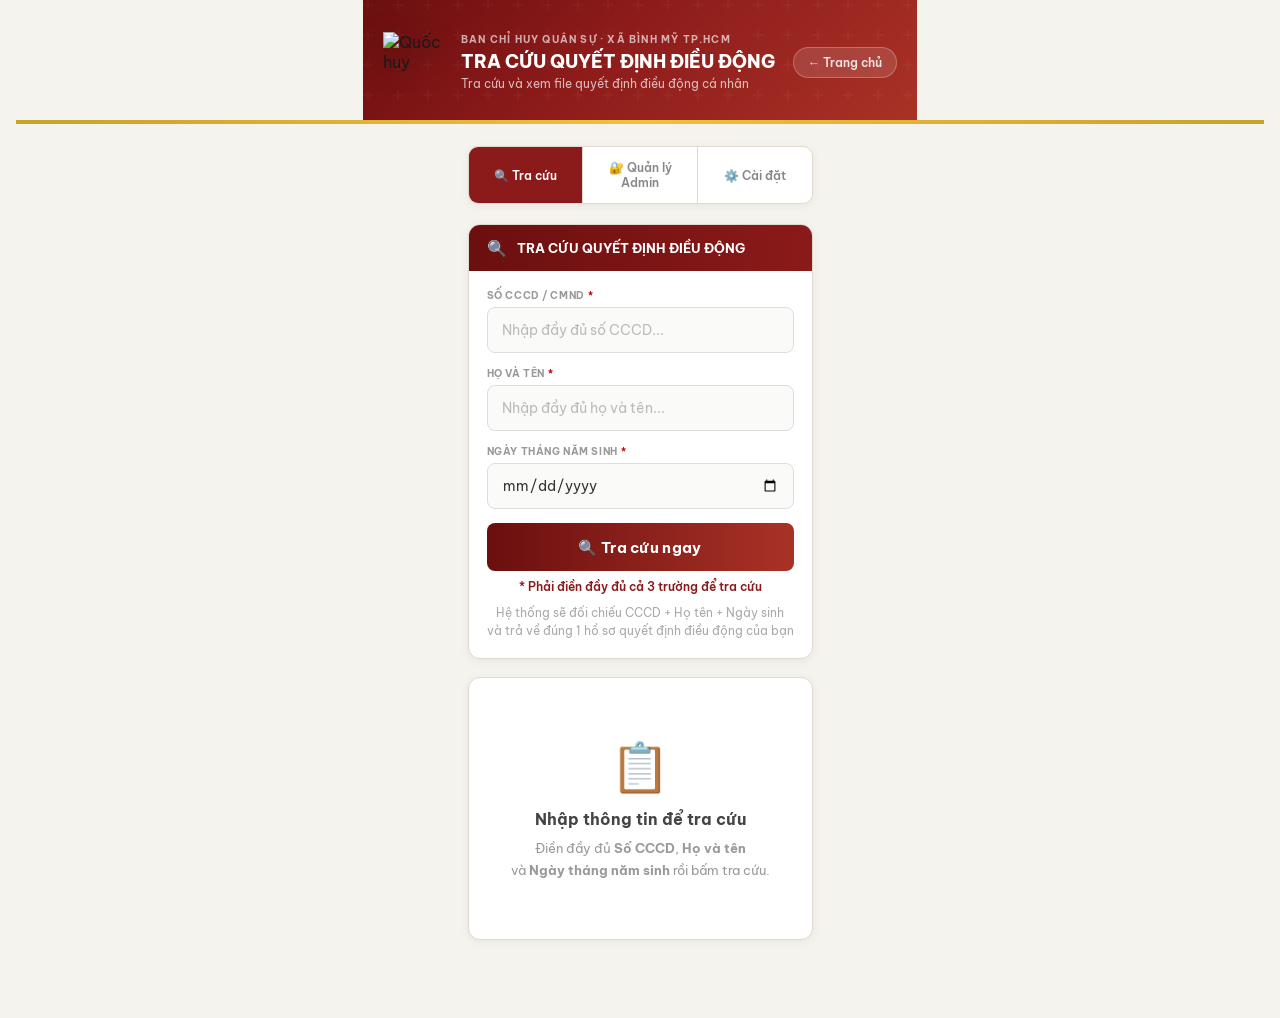
==== commit 13d2b395: "Update tracuu-dieudong.html" ====
--- a/tracuu-dieudong.html
+++ b/tracuu-dieudong.html
@@ -7,339 +7,195 @@
 <link href="https://fonts.googleapis.com/css2?family=Be+Vietnam+Pro:wght@300;400;500;600;700;800&display=swap" rel="stylesheet">
 <link rel="stylesheet" href="style.css">
 <style>
-/* ===== BASE ===== */
-*, *::before, *::after { box-sizing: border-box; margin: 0; padding: 0; }
-body {
-  font-family: 'Be Vietnam Pro', sans-serif;
-  background: #F5F3EE;
-  min-height: 100vh;
-  padding-bottom: 60px;
-}
-
-/* ===== HERO ===== */
-.hero {
-  background: linear-gradient(135deg, #6B0F0F 0%, #8B1A1A 40%, #A93226 100%);
-  position: relative; overflow: hidden;
-}
-.hero::before {
-  content: ''; position: absolute; inset: 0;
-  background: url("data:image/svg+xml,%3Csvg width='60' height='60' viewBox='0 0 60 60' xmlns='http://www.w3.org/2000/svg'%3E%3Cg fill='none' fill-rule='evenodd'%3E%3Cg fill='%23ffffff' fill-opacity='0.03'%3E%3Cpath d='M36 34v-4h-2v4h-4v2h4v4h2v-4h4v-2h-4zm0-30V0h-2v4h-4v2h4v4h2V6h4V4h-4zM6 34v-4H4v4H0v2h4v4h2v-4h4v-2H6zM6 4V0H4v4H0v2h4v4h2V6h4V4H6z'/%3E%3C/g%3E%3C/g%3E%3C/svg%3E");
-}
-.hero-inner {
-  max-width: 760px; margin: 0 auto;
-  padding: 32px 20px 28px;
-  display: flex; align-items: center; gap: 18px;
-  position: relative;
-}
-.hero-logo { width: 60px; height: 60px; flex-shrink: 0; filter: drop-shadow(0 4px 12px rgba(0,0,0,0.3)); }
-.hero-text h1 { font-size: 10px; font-weight: 700; color: rgba(255,255,255,0.65); text-transform: uppercase; letter-spacing: .12em; margin-bottom: 4px; }
-.hero-text h2 { font-size: 18px; font-weight: 800; color: #fff; line-height: 1.3; margin-bottom: 3px; }
-.hero-text p  { font-size: 12px; color: rgba(255,255,255,0.7); }
-.back-btn {
-  margin-left: auto; flex-shrink: 0;
-  display: inline-flex; align-items: center; gap: 6px;
-  padding: 7px 14px;
-  background: rgba(255,255,255,0.12); border: 1px solid rgba(255,255,255,0.25);
-  border-radius: 20px; color: rgba(255,255,255,0.85);
-  font-size: 12px; font-weight: 600; text-decoration: none; cursor: pointer;
-  transition: background .2s;
-}
-.back-btn:hover { background: rgba(255,255,255,0.22); }
-.gold-line { width: 100%; height: 4px; background: linear-gradient(90deg, #C9A227, #F0C040, #C9A227); }
-
-/* ===== MAIN WRAP ===== */
-.main { max-width: 760px; margin: 0 auto; padding: 22px 16px 0; }
-
-/* ===== TABS ===== */
-.tabs {
-  display: flex; background: #fff;
-  border: 1px solid #E0D9CE; border-radius: 10px;
-  overflow: hidden; margin-bottom: 20px;
-  box-shadow: 0 2px 8px rgba(0,0,0,0.06);
-}
-.tab-btn {
-  flex: 1; padding: 13px 8px;
-  font-family: inherit; font-size: 12px; font-weight: 600;
-  color: #888; background: none; border: none;
-  border-right: 1px solid #E0D9CE;
-  cursor: pointer; transition: all .2s;
-  display: flex; align-items: center; justify-content: center; gap: 5px;
-}
-.tab-btn:last-child { border-right: none; }
-.tab-btn.active { background: #8B1A1A; color: #fff; }
-.tab-btn:not(.active):hover { background: #FBF7F2; color: #8B1A1A; }
-
-/* ===== PANELS ===== */
-.panel { display: none; }
-.panel.active { display: block; animation: fadeUp .25s ease; }
-@keyframes fadeUp { from { opacity:0; transform:translateY(8px); } to { opacity:1; transform:translateY(0); } }
-
-/* ===== CARD ===== */
-.card { background: #fff; border-radius: 12px; border: 1px solid #E0D9CE; box-shadow: 0 2px 10px rgba(0,0,0,0.06); margin-bottom: 18px; overflow: hidden; }
-.card-head { background: linear-gradient(90deg, #6B0F0F, #8B1A1A); padding: 13px 18px; display: flex; align-items: center; gap: 10px; }
-.card-head h3 { font-size: 13px; font-weight: 700; color: #fff; flex: 1; }
-.card-head .icon { font-size: 16px; }
-.card-body { padding: 18px; }
-
-/* ===== FORM FIELDS ===== */
-.grid-2 { display: grid; grid-template-columns: 1fr 1fr; gap: 12px; margin-bottom: 14px; }
-.grid-2 .full { grid-column: 1 / -1; }
-.field { display: flex; flex-direction: column; gap: 5px; }
-.flabel { font-size: 10px; font-weight: 700; color: #999; text-transform: uppercase; letter-spacing: .06em; }
-.finput {
-  height: 44px; border: 1.5px solid #DDD; border-radius: 8px;
-  padding: 0 12px; font-family: inherit; font-size: 14px; color: #333;
-  outline: none; background: #FAFAF8; transition: border-color .2s; width: 100%;
-}
-.finput:focus { border-color: #8B1A1A; background: #fff; }
-.finput::placeholder { color: #bbb; }
-select.finput { cursor: pointer; }
-
-/* ===== BUTTONS ===== */
-.btn-primary {
-  width: 100%; height: 46px;
-  background: linear-gradient(90deg, #6B0F0F, #A93226); color: #fff;
-  border: none; border-radius: 8px; font-family: inherit;
-  font-size: 14px; font-weight: 700; cursor: pointer;
-  display: flex; align-items: center; justify-content: center; gap: 8px;
-  transition: opacity .2s; letter-spacing: .02em;
-}
-.btn-primary:hover { opacity: .9; }
-.btn-primary:disabled { opacity: .5; cursor: not-allowed; }
-.btn-sm {
-  display: inline-flex; align-items: center; gap: 5px;
-  padding: 7px 12px; border: 1px solid #DDD; border-radius: 6px;
-  background: #fff; font-family: inherit; font-size: 12px; font-weight: 600;
-  color: #555; cursor: pointer; transition: all .2s; text-decoration: none; white-space: nowrap;
-}
-.btn-sm:hover { border-color: #8B1A1A; color: #8B1A1A; }
-.btn-sm.red-fill { background: #8B1A1A; border-color: #8B1A1A; color: #fff; }
-.btn-sm.red-fill:hover { background: #6B0F0F; }
-.btn-sm.green-fill { background: #1E8449; border-color: #1E8449; color: #fff; }
-.btn-sm.green-fill:hover { background: #196F3D; }
-
-/* ===== STATE BOXES ===== */
-.state-box { text-align: center; padding: 40px 20px; }
-.state-icon  { font-size: 42px; margin-bottom: 10px; }
-.state-title { font-size: 15px; font-weight: 700; color: #444; margin-bottom: 6px; }
-.state-desc  { font-size: 13px; color: #999; line-height: 1.6; }
-
-/* ===== RESULT CARD ===== */
-.result-card {
-  background: #fff; border-radius: 12px;
-  border: 2px solid #8B1A1A;
-  box-shadow: 0 4px 20px rgba(139,26,26,0.1);
-  overflow: hidden; margin-bottom: 18px;
-  animation: fadeUp .3s ease;
-}
-.result-head {
-  background: linear-gradient(90deg, #6B0F0F, #A93226);
-  padding: 14px 18px; display: flex; align-items: center; gap: 12px;
-}
-.result-head-icon { font-size: 26px; }
-.result-head-text h3 { font-size: 16px; font-weight: 800; color: #fff; margin-bottom: 2px; }
-.result-head-text p  { font-size: 11px; color: rgba(255,255,255,0.75); }
-.result-badge {
-  margin-left: auto; flex-shrink: 0;
-  padding: 5px 12px; border-radius: 20px;
-  font-size: 11px; font-weight: 700;
-  background: rgba(255,255,255,0.18); color: #fff;
-}
-
-/* META GRID */
-.meta-grid { display: grid; grid-template-columns: 1fr 1fr; }
-.meta-item {
-  padding: 11px 18px;
-  border-bottom: 1px solid #F0EBE3;
-  border-right: 1px solid #F0EBE3;
-}
-.meta-item:nth-child(even) { border-right: none; }
-.meta-item.full { grid-column: 1 / -1; border-right: none; }
-.meta-item:last-child, .meta-item:nth-last-child(2):nth-child(odd) { border-bottom: none; }
-.meta-lbl { font-size: 10px; font-weight: 700; color: #aaa; text-transform: uppercase; letter-spacing: .06em; margin-bottom: 3px; }
-.meta-val { font-size: 13px; font-weight: 600; color: #222; }
+*,*::before,*::after{box-sizing:border-box;margin:0;padding:0}
+body{font-family:'Be Vietnam Pro',sans-serif;background:#F5F3EE;min-height:100vh;padding-bottom:60px}
+
+/* HERO */
+.hero{background:linear-gradient(135deg,#6B0F0F 0%,#8B1A1A 40%,#A93226 100%);position:relative;overflow:hidden}
+.hero::before{content:'';position:absolute;inset:0;background:url("data:image/svg+xml,%3Csvg width='60' height='60' viewBox='0 0 60 60' xmlns='http://www.w3.org/2000/svg'%3E%3Cg fill='none' fill-rule='evenodd'%3E%3Cg fill='%23ffffff' fill-opacity='0.03'%3E%3Cpath d='M36 34v-4h-2v4h-4v2h4v4h2v-4h4v-2h-4zm0-30V0h-2v4h-4v2h4v4h2V6h4V4h-4zM6 34v-4H4v4H0v2h4v4h2v-4h4v-2H6zM6 4V0H4v4H0v2h4v4h2V6h4V4H6z'/%3E%3C/g%3E%3C/g%3E%3C/svg%3E")}
+.hero-inner{max-width:760px;margin:0 auto;padding:32px 20px 28px;display:flex;align-items:center;gap:18px;position:relative}
+.hero-logo{width:60px;height:60px;flex-shrink:0;filter:drop-shadow(0 4px 12px rgba(0,0,0,.3))}
+.hero-text h1{font-size:10px;font-weight:700;color:rgba(255,255,255,.65);text-transform:uppercase;letter-spacing:.12em;margin-bottom:4px}
+.hero-text h2{font-size:18px;font-weight:800;color:#fff;line-height:1.3;margin-bottom:3px}
+.hero-text p{font-size:12px;color:rgba(255,255,255,.7)}
+.back-btn{margin-left:auto;flex-shrink:0;display:inline-flex;align-items:center;gap:6px;padding:7px 14px;background:rgba(255,255,255,.12);border:1px solid rgba(255,255,255,.25);border-radius:20px;color:rgba(255,255,255,.85);font-size:12px;font-weight:600;text-decoration:none;cursor:pointer;transition:background .2s}
+.back-btn:hover{background:rgba(255,255,255,.22)}
+.gold-line{width:100%;height:4px;background:linear-gradient(90deg,#C9A227,#F0C040,#C9A227)}
+
+/* MAIN */
+.main{max-width:760px;margin:0 auto;padding:22px 16px 0}
+
+/* TABS */
+.tabs{display:flex;background:#fff;border:1px solid #E0D9CE;border-radius:10px;overflow:hidden;margin-bottom:20px;box-shadow:0 2px 8px rgba(0,0,0,.06)}
+.tab-btn{flex:1;padding:13px 8px;font-family:inherit;font-size:12px;font-weight:600;color:#888;background:none;border:none;border-right:1px solid #E0D9CE;cursor:pointer;transition:all .2s;display:flex;align-items:center;justify-content:center;gap:5px}
+.tab-btn:last-child{border-right:none}
+.tab-btn.active{background:#8B1A1A;color:#fff}
+.tab-btn:not(.active):hover{background:#FBF7F2;color:#8B1A1A}
+
+/* PANEL */
+.panel{display:none}
+.panel.active{display:block;animation:fadeUp .25s ease}
+@keyframes fadeUp{from{opacity:0;transform:translateY(8px)}to{opacity:1;transform:translateY(0)}}
+
+/* CARD */
+.card{background:#fff;border-radius:12px;border:1px solid #E0D9CE;box-shadow:0 2px 10px rgba(0,0,0,.06);margin-bottom:18px;overflow:hidden}
+.card-head{background:linear-gradient(90deg,#6B0F0F,#8B1A1A);padding:13px 18px;display:flex;align-items:center;gap:10px}
+.card-head h3{font-size:13px;font-weight:700;color:#fff;flex:1}
+.card-body{padding:18px}
+
+/* FORM */
+.field{display:flex;flex-direction:column;gap:5px;margin-bottom:14px}
+.flabel{font-size:10px;font-weight:700;color:#999;text-transform:uppercase;letter-spacing:.06em}
+.finput{height:46px;border:1.5px solid #DDD;border-radius:8px;padding:0 14px;font-family:inherit;font-size:14px;color:#333;outline:none;background:#FAFAF8;transition:border-color .2s;width:100%}
+.finput:focus{border-color:#8B1A1A;background:#fff}
+.finput::placeholder{color:#bbb}
+
+/* BTN */
+.btn-primary{width:100%;height:48px;background:linear-gradient(90deg,#6B0F0F,#A93226);color:#fff;border:none;border-radius:8px;font-family:inherit;font-size:15px;font-weight:700;cursor:pointer;display:flex;align-items:center;justify-content:center;gap:8px;transition:opacity .2s;letter-spacing:.02em}
+.btn-primary:hover{opacity:.9}
+.btn-primary:disabled{opacity:.5;cursor:not-allowed}
+.btn-sm{display:inline-flex;align-items:center;gap:5px;padding:7px 12px;border:1px solid #DDD;border-radius:6px;background:#fff;font-family:inherit;font-size:12px;font-weight:600;color:#555;cursor:pointer;transition:all .2s;text-decoration:none;white-space:nowrap}
+.btn-sm:hover{border-color:#8B1A1A;color:#8B1A1A}
+.btn-sm.red-fill{background:#8B1A1A;border-color:#8B1A1A;color:#fff}
+.btn-sm.red-fill:hover{background:#6B0F0F}
+.btn-sm.green-fill{background:#1E8449;border-color:#1E8449;color:#fff}
+
+/* STATE */
+.state-box{text-align:center;padding:40px 20px}
+.state-icon{font-size:48px;margin-bottom:12px}
+.state-title{font-size:16px;font-weight:700;color:#444;margin-bottom:8px}
+.state-desc{font-size:13px;color:#999;line-height:1.7}
+
+/* ── KẾT QUẢ KIỂU TRA CỨU TUỔI 17 ── */
+.result-wrap{animation:fadeUp .3s ease}
+
+/* PROFILE CARD */
+.profile-card{background:#fff;border-radius:14px;border:1px solid #E0D9CE;box-shadow:0 4px 20px rgba(0,0,0,.08);overflow:hidden;margin-bottom:16px}
+.profile-head{background:linear-gradient(135deg,#6B0F0F,#A93226);padding:20px;display:flex;align-items:center;gap:16px}
+.profile-avatar{width:60px;height:60px;border-radius:50%;background:rgba(255,255,255,.15);border:2px solid rgba(255,255,255,.3);display:flex;align-items:center;justify-content:center;font-size:28px;flex-shrink:0}
+.profile-name{font-size:18px;font-weight:800;color:#fff;margin-bottom:3px}
+.profile-sub{font-size:12px;color:rgba(255,255,255,.75)}
+.profile-status{margin-left:auto;flex-shrink:0;padding:6px 14px;border-radius:20px;font-size:11px;font-weight:700;background:rgba(255,255,255,.18);color:#fff;text-align:center}
+
+/* INFO ROWS */
+.info-section{padding:0}
+.info-row{display:flex;align-items:center;padding:13px 20px;border-bottom:1px solid #F5F0E8}
+.info-row:last-child{border-bottom:none}
+.info-icon{font-size:18px;width:32px;flex-shrink:0}
+.info-label{font-size:11px;font-weight:700;color:#aaa;text-transform:uppercase;letter-spacing:.05em;width:140px;flex-shrink:0}
+.info-value{font-size:14px;font-weight:600;color:#222;flex:1}
+.info-value.highlight{color:#8B1A1A;font-weight:700;font-size:15px}
+.info-badge{display:inline-flex;align-items:center;gap:5px;padding:4px 12px;border-radius:20px;font-size:12px;font-weight:700}
+.badge-green{background:#D5F5E3;color:#1E8449}
+.badge-red{background:#FADBD8;color:#922B21}
+.badge-blue{background:#D6EAF8;color:#1A5276}
+
+/* QUYẾT ĐỊNH SECTION */
+.qd-section{background:#FBF5F5;border-top:2px solid #8B1A1A;padding:16px 20px}
+.qd-title{font-size:12px;font-weight:700;color:#8B1A1A;text-transform:uppercase;letter-spacing:.06em;margin-bottom:12px;display:flex;align-items:center;gap:6px}
+.qd-number{font-size:22px;font-weight:800;color:#8B1A1A;margin-bottom:4px}
+.qd-date{font-size:12px;color:#999}
+.qd-arrow{display:flex;align-items:center;gap:10px;margin:12px 0;padding:12px 14px;background:#fff;border-radius:8px;border:1px solid #E0D9CE}
+.qd-arrow-from{font-size:13px;color:#666;flex:1}
+.qd-arrow-icon{font-size:20px}
+.qd-arrow-to{font-size:13px;font-weight:700;color:#8B1A1A;flex:1;text-align:right}
 
 /* PDF VIEWER */
-.pdf-section { border-top: 1px solid #F0EBE3; }
-.pdf-toolbar {
-  padding: 11px 16px; background: #FAFAF8; border-bottom: 1px solid #F0EBE3;
-  display: flex; align-items: center; gap: 8px;
-}
-.pdf-toolbar-title { font-size: 13px; font-weight: 700; color: #333; flex: 1; }
-.pdf-embed { width: 100%; height: 620px; border: none; display: block; background: #e8e4dc; }
-.pdf-no-file {
-  display: flex; flex-direction: column; align-items: center; justify-content: center;
-  height: 180px; color: #bbb; gap: 8px; font-size: 13px; text-align: center; padding: 20px;
-}
-.pdf-no-file .icon { font-size: 36px; }
-
-/* ===== ADMIN ===== */
-.login-wrap { max-width: 360px; margin: 0 auto; }
-
-.admin-topbar {
-  display: flex; align-items: center; justify-content: space-between;
-  margin-bottom: 16px; flex-wrap: wrap; gap: 10px;
-}
-.admin-topbar-title { font-size: 14px; font-weight: 700; color: #333; }
-
-.stats-row { display: grid; grid-template-columns: repeat(3,1fr); gap: 12px; margin-bottom: 18px; }
-.stat-mini { background: #fff; border: 1px solid #E0D9CE; border-radius: 10px; padding: 14px; text-align: center; box-shadow: 0 2px 8px rgba(0,0,0,0.05); }
-.stat-mini-num { font-size: 26px; font-weight: 800; line-height: 1; margin-bottom: 4px; }
-.stat-mini-lbl { font-size: 10px; font-weight: 600; color: #999; text-transform: uppercase; letter-spacing: .05em; }
-
-/* TABLE */
-.tbl-wrap { overflow-x: auto; }
-.data-tbl { width: 100%; border-collapse: collapse; font-size: 13px; min-width: 580px; }
-.data-tbl th {
-  background: #F5F0E8; padding: 10px 12px;
-  text-align: left; font-size: 10px; font-weight: 700;
-  color: #888; text-transform: uppercase; letter-spacing: .05em;
-  border-bottom: 1px solid #E0D9CE; white-space: nowrap;
-}
-.data-tbl td { padding: 10px 12px; border-bottom: 1px solid #F0EBE3; color: #333; vertical-align: middle; }
-.data-tbl tr:last-child td { border-bottom: none; }
-.data-tbl tr:hover td { background: #FAFAF8; }
-.badge { display: inline-block; padding: 3px 8px; border-radius: 20px; font-size: 10px; font-weight: 700; text-transform: uppercase; }
-.badge-green { background: #D5F5E3; color: #1E8449; }
-.badge-red   { background: #FADBD8; color: #922B21; }
-
-/* LOADING BAR */
-.loading-bar {
-  height: 3px; border-radius: 2px;
-  background: linear-gradient(90deg, #8B1A1A, #C9A227, #8B1A1A);
-  background-size: 200% 100%;
-  animation: loadAnim 1.2s linear infinite;
-  margin-bottom: 14px;
-}
-@keyframes loadAnim { 0% { background-position:100% 0; } 100% { background-position:-100% 0; } }
+.pdf-card{background:#fff;border-radius:14px;border:1px solid #E0D9CE;box-shadow:0 4px 20px rgba(0,0,0,.08);overflow:hidden;margin-bottom:16px}
+.pdf-toolbar{padding:12px 18px;background:#FAFAF8;border-bottom:1px solid #F0EBE3;display:flex;align-items:center;gap:8px}
+.pdf-toolbar-title{font-size:13px;font-weight:700;color:#333;flex:1}
+.pdf-embed{width:100%;height:640px;border:none;display:block;background:#e8e4dc}
+.pdf-no-file{display:flex;flex-direction:column;align-items:center;justify-content:center;padding:40px 20px;gap:10px;text-align:center}
+.pdf-no-file .ico{font-size:40px}
+.pdf-no-file p{font-size:13px;color:#aaa;line-height:1.6}
+
+/* NOTE */
+.search-note{font-size:12px;color:#aaa;text-align:center;margin-top:10px;line-height:1.5}
+.required-note{font-size:12px;color:#8B1A1A;text-align:center;margin-top:8px;font-weight:600}
+
+/* ADMIN */
+.login-wrap{max-width:360px;margin:0 auto}
+.admin-topbar{display:flex;align-items:center;justify-content:space-between;margin-bottom:16px;flex-wrap:wrap;gap:10px}
+.stats-row{display:grid;grid-template-columns:repeat(3,1fr);gap:12px;margin-bottom:18px}
+.stat-mini{background:#fff;border:1px solid #E0D9CE;border-radius:10px;padding:14px;text-align:center;box-shadow:0 2px 8px rgba(0,0,0,.05)}
+.stat-mini-num{font-size:26px;font-weight:800;line-height:1;margin-bottom:4px}
+.stat-mini-lbl{font-size:10px;font-weight:600;color:#999;text-transform:uppercase;letter-spacing:.05em}
+.tbl-wrap{overflow-x:auto}
+.data-tbl{width:100%;border-collapse:collapse;font-size:13px;min-width:560px}
+.data-tbl th{background:#F5F0E8;padding:10px 12px;text-align:left;font-size:10px;font-weight:700;color:#888;text-transform:uppercase;letter-spacing:.05em;border-bottom:1px solid #E0D9CE;white-space:nowrap}
+.data-tbl td{padding:10px 12px;border-bottom:1px solid #F0EBE3;color:#333;vertical-align:middle}
+.data-tbl tr:last-child td{border-bottom:none}
+.data-tbl tr:hover td{background:#FAFAF8}
+
+/* LOADING */
+.loading-bar{height:3px;border-radius:2px;background:linear-gradient(90deg,#8B1A1A,#C9A227,#8B1A1A);background-size:200% 100%;animation:loadAnim 1.2s linear infinite}
+@keyframes loadAnim{0%{background-position:100% 0}100%{background-position:-100% 0}}
 
 /* UPLOAD */
-.upload-zone {
-  border: 2px dashed #DDD; border-radius: 10px;
-  padding: 28px 16px; text-align: center; cursor: pointer;
-  transition: all .2s; background: #FAFAF8; position: relative;
-}
-.upload-zone:hover, .upload-zone.drag { border-color: #8B1A1A; background: #FBF5F5; }
-.upload-zone input[type="file"] { position: absolute; inset: 0; opacity: 0; cursor: pointer; width: 100%; height: 100%; }
-.upload-icon { font-size: 32px; margin-bottom: 8px; }
-.upload-lbl  { font-size: 13px; font-weight: 600; color: #555; margin-bottom: 3px; }
-.upload-sub  { font-size: 11px; color: #aaa; }
-.upload-preview {
-  display: none; align-items: center; gap: 10px;
-  padding: 10px 14px; background: #EAFAF1; border: 1px solid #A9DFBA;
-  border-radius: 8px; margin-top: 10px;
-}
-.upload-preview-name { font-size: 13px; font-weight: 600; color: #1E8449; flex: 1; }
-.upload-preview-size { font-size: 11px; color: #999; }
-.upload-clear { background: none; border: none; cursor: pointer; color: #c00; font-size: 16px; line-height: 1; }
+.upload-zone{border:2px dashed #DDD;border-radius:10px;padding:28px 16px;text-align:center;cursor:pointer;transition:all .2s;background:#FAFAF8;position:relative}
+.upload-zone:hover,.upload-zone.drag{border-color:#8B1A1A;background:#FBF5F5}
+.upload-zone input[type="file"]{position:absolute;inset:0;opacity:0;cursor:pointer;width:100%;height:100%}
 
 /* MODAL */
-.modal-bg {
-  display: none; position: fixed; inset: 0;
-  background: rgba(0,0,0,0.5); z-index: 600;
-  padding: 16px; overflow-y: auto;
-}
-.modal-bg.open { display: flex; align-items: flex-start; justify-content: center; }
-.modal-box {
-  background: #fff; border-radius: 14px;
-  max-width: 580px; width: 100%; margin-top: 40px;
-  overflow: hidden; box-shadow: 0 20px 60px rgba(0,0,0,0.25);
-  animation: fadeUp .25s ease;
-}
-.modal-head {
-  background: linear-gradient(90deg, #6B0F0F, #A93226);
-  padding: 14px 18px; display: flex; align-items: center; justify-content: space-between;
-}
-.modal-head h3 { font-size: 14px; font-weight: 700; color: #fff; }
-.modal-close {
-  width: 28px; height: 28px; border-radius: 50%;
-  background: rgba(255,255,255,0.2); border: none;
-  color: #fff; font-size: 16px; cursor: pointer;
-  display: flex; align-items: center; justify-content: center;
-}
-.modal-body { padding: 18px; max-height: 80vh; overflow-y: auto; }
-.modal-footer { display: flex; gap: 10px; justify-content: flex-end; margin-top: 16px; padding-top: 14px; border-top: 1px solid #F0EBE3; }
-.btn-cancel {
-  padding: 10px 20px; border: 1px solid #DDD; border-radius: 8px;
-  background: #fff; font-family: inherit; font-size: 13px; font-weight: 600;
-  color: #666; cursor: pointer;
-}
-.btn-cancel:hover { background: #F5F5F5; }
-.btn-save {
-  padding: 10px 22px; background: #8B1A1A; border: none; border-radius: 8px;
-  font-family: inherit; font-size: 13px; font-weight: 700; color: #fff;
-  cursor: pointer; display: flex; align-items: center; gap: 6px;
-}
-.btn-save:hover { background: #6B0F0F; }
-.btn-save:disabled { opacity: .6; cursor: not-allowed; }
-
-/* SPINNER */
-.spinner {
-  display: inline-block; width: 14px; height: 14px;
-  border: 2px solid rgba(255,255,255,0.3); border-top-color: #fff;
-  border-radius: 50%; animation: spin .6s linear infinite;
-}
-@keyframes spin { to { transform: rotate(360deg); } }
-
-/* MESSAGES */
-.msg { padding: 11px 14px; border-radius: 8px; font-size: 13px; font-weight: 600; margin-top: 12px; display: none; }
-.msg.ok  { background: #D5F5E3; border: 1px solid #A9DFBF; color: #1E8449; display: block; }
-.msg.err { background: #FADBD8; border: 1px solid #F1948A; color: #922B21; display: block; }
+.modal-bg{display:none;position:fixed;inset:0;background:rgba(0,0,0,.5);z-index:600;padding:16px;overflow-y:auto}
+.modal-bg.open{display:flex;align-items:flex-start;justify-content:center}
+.modal-box{background:#fff;border-radius:14px;max-width:560px;width:100%;margin-top:40px;overflow:hidden;box-shadow:0 20px 60px rgba(0,0,0,.25);animation:fadeUp .25s ease}
+.modal-head{background:linear-gradient(90deg,#6B0F0F,#A93226);padding:14px 18px;display:flex;align-items:center;justify-content:space-between}
+.modal-head h3{font-size:14px;font-weight:700;color:#fff}
+.modal-close{width:28px;height:28px;border-radius:50%;background:rgba(255,255,255,.2);border:none;color:#fff;font-size:16px;cursor:pointer;display:flex;align-items:center;justify-content:center}
+.modal-body{padding:18px;max-height:80vh;overflow-y:auto}
+.modal-footer{display:flex;gap:10px;justify-content:flex-end;margin-top:16px;padding-top:14px;border-top:1px solid #F0EBE3}
+.btn-cancel{padding:10px 20px;border:1px solid #DDD;border-radius:8px;background:#fff;font-family:inherit;font-size:13px;font-weight:600;color:#666;cursor:pointer}
+.btn-save{padding:10px 22px;background:#8B1A1A;border:none;border-radius:8px;font-family:inherit;font-size:13px;font-weight:700;color:#fff;cursor:pointer;display:flex;align-items:center;gap:6px}
+.btn-save:hover{background:#6B0F0F}
+
+/* SPINNER / MSG */
+.spinner{display:inline-block;width:14px;height:14px;border:2px solid rgba(255,255,255,.3);border-top-color:#fff;border-radius:50%;animation:spin .6s linear infinite}
+@keyframes spin{to{transform:rotate(360deg)}}
+.msg{padding:11px 14px;border-radius:8px;font-size:13px;font-weight:600;margin-top:12px;display:none}
+.msg.ok{background:#D5F5E3;border:1px solid #A9DFBF;color:#1E8449;display:block}
+.msg.err{background:#FADBD8;border:1px solid #F1948A;color:#922B21;display:block}
 
 /* SETUP */
-.setup-step { display: flex; gap: 12px; padding: 12px 0; border-bottom: 1px solid #F0EBE3; }
-.setup-step:last-child { border-bottom: none; }
-.setup-num {
-  width: 26px; height: 26px; border-radius: 50%; background: #8B1A1A; color: #fff;
-  font-size: 12px; font-weight: 700; display: flex; align-items: center; justify-content: center; flex-shrink: 0;
-}
-.setup-text { font-size: 13px; color: #444; line-height: 1.7; }
-.setup-text strong { color: #222; }
-.setup-text code { background: #F0EBE3; padding: 1px 5px; border-radius: 4px; font-size: 11px; font-family: monospace; color: #8B1A1A; }
-.config-box { margin-top: 18px; padding: 14px; background: #FBF5F5; border-radius: 8px; border: 1px solid #F5C0C0; }
-.config-box .lbl { font-size: 12px; font-weight: 700; color: #8B1A1A; margin-bottom: 8px; }
-.config-box .row { font-size: 13px; color: #555; line-height: 1.9; }
-
-/* NOTE */
-.search-note { font-size: 12px; color: #aaa; text-align: center; margin-top: 10px; }
-
-/* SEARCH RESULTS COUNT */
-.result-count { font-size: 13px; color: #666; font-weight: 600; margin-bottom: 12px; }
-.result-count strong { color: #8B1A1A; }
-
-@media (max-width:520px) {
-  .grid-2   { grid-template-columns: 1fr; }
-  .grid-2 .full { grid-column: 1; }
-  .stats-row { grid-template-columns: repeat(3,1fr); gap: 8px; }
-  .meta-grid { grid-template-columns: 1fr; }
-  .meta-item { border-right: none; }
-  .meta-item:last-child { border-bottom: none; }
-  .pdf-embed { height: 420px; }
-  .modal-grid { grid-template-columns: 1fr; }
-  .hero-text h2 { font-size: 16px; }
-  .hero-logo { width: 50px; height: 50px; }
+.setup-step{display:flex;gap:12px;padding:12px 0;border-bottom:1px solid #F0EBE3}
+.setup-step:last-child{border-bottom:none}
+.setup-num{width:26px;height:26px;border-radius:50%;background:#8B1A1A;color:#fff;font-size:12px;font-weight:700;display:flex;align-items:center;justify-content:center;flex-shrink:0}
+.setup-text{font-size:13px;color:#444;line-height:1.7}
+.setup-text strong{color:#222}
+.setup-text code{background:#F0EBE3;padding:1px 5px;border-radius:4px;font-size:11px;font-family:monospace;color:#8B1A1A}
+.config-box{margin-top:18px;padding:14px;background:#FBF5F5;border-radius:8px;border:1px solid #F5C0C0}
+
+/* GRID */
+.grid-2{display:grid;grid-template-columns:1fr 1fr;gap:12px;margin-bottom:12px}
+.grid-2 .full{grid-column:1/-1}
+
+@media(max-width:520px){
+  .grid-2{grid-template-columns:1fr}
+  .grid-2 .full{grid-column:1}
+  .stats-row{gap:8px}
+  .pdf-embed{height:420px}
+  .hero-text h2{font-size:16px}
+  .hero-logo{width:50px;height:50px}
+  .info-label{width:110px}
 }
 </style>
 </head>
 <body>
 
-<!-- ===== HERO ===== -->
+<!-- HERO -->
 <div class="hero">
   <div class="hero-inner">
-    <img class="hero-logo"
-         src="https://upload.wikimedia.org/wikipedia/commons/a/a3/Emblem_of_Vietnam.svg"
-         alt="Quốc huy Việt Nam">
+    <img class="hero-logo" src="https://upload.wikimedia.org/wikipedia/commons/a/a3/Emblem_of_Vietnam.svg" alt="Quốc huy">
     <div class="hero-text">
       <h1>Ban Chỉ huy Quân sự · Xã Bình Mỹ TP.HCM</h1>
       <h2>TRA CỨU QUYẾT ĐỊNH ĐIỀU ĐỘNG</h2>
       <p>Tra cứu và xem file quyết định điều động cá nhân</p>
     </div>
-    <a href="index.html" class="back-btn">← Trang chủ</a>
+    <a href="main.html" class="back-btn">← Trang chủ</a>
   </div>
 </div>
 <div class="gold-line"></div>
 
-<!-- ===== MAIN ===== -->
 <div class="main">
 
   <!-- TABS -->
@@ -349,47 +205,43 @@
     <button class="tab-btn" onclick="switchTab('setup',this)">⚙️ Cài đặt</button>
   </div>
 
-  <!-- ============================================================
-       PANEL TRA CỨU
-       ============================================================ -->
+  <!-- ══════════ PANEL TRA CỨU ══════════ -->
   <div id="panel-search" class="panel active">
 
     <div class="card">
       <div class="card-head">
-        <span class="icon">🔍</span>
+        <span>🔍</span>
         <h3>TRA CỨU QUYẾT ĐỊNH ĐIỀU ĐỘNG</h3>
       </div>
       <div class="card-body">
-        <div class="grid-2">
-          <div class="field">
-            <label class="flabel">Số CCCD / CMND</label>
-            <input class="finput" id="s-cccd" type="text" placeholder="Nhập số CCCD..." maxlength="12"
-                   onkeydown="if(event.key==='Enter')doSearch()">
-          </div>
-          <div class="field">
-            <label class="flabel">Số quyết định</label>
-            <input class="finput" id="s-soqd" type="text" placeholder="VD: 01/QĐ-CHQS-BM"
-                   onkeydown="if(event.key==='Enter')doSearch()">
-          </div>
-          <div class="field">
-            <label class="flabel">Họ và tên</label>
-            <input class="finput" id="s-hoten" type="text" placeholder="Nhập họ và tên..."
-                   onkeydown="if(event.key==='Enter')doSearch()">
-          </div>
-          <div class="field">
-            <label class="flabel">Ngày sinh</label>
-            <input class="finput" id="s-ngaysinh" type="date"
-                   onkeydown="if(event.key==='Enter')doSearch()">
-          </div>
-        </div>
+
+        <div class="field">
+          <label class="flabel">Số CCCD / CMND <span style="color:#c00">*</span></label>
+          <input class="finput" id="s-cccd" type="text" placeholder="Nhập đầy đủ số CCCD..." maxlength="12"
+                 onkeydown="if(event.key==='Enter')doSearch()">
+        </div>
+
+        <div class="field">
+          <label class="flabel">Họ và tên <span style="color:#c00">*</span></label>
+          <input class="finput" id="s-hoten" type="text" placeholder="Nhập đầy đủ họ và tên..."
+                 onkeydown="if(event.key==='Enter')doSearch()">
+        </div>
+
+        <div class="field">
+          <label class="flabel">Ngày tháng năm sinh <span style="color:#c00">*</span></label>
+          <input class="finput" id="s-ngaysinh" type="date"
+                 onkeydown="if(event.key==='Enter')doSearch()">
+        </div>
+
         <button class="btn-primary" id="btn-search" onclick="doSearch()">
           🔍 Tra cứu ngay
         </button>
-        <p class="search-note">Nhập ít nhất 1 trường · Có thể kết hợp nhiều điều kiện để thu hẹp kết quả</p>
-      </div>
-    </div>
-
-    <!-- KẾT QUẢ TRA CỨU -->
+        <p class="required-note">* Phải điền đầy đủ cả 3 trường để tra cứu</p>
+        <p class="search-note">Hệ thống sẽ đối chiếu CCCD + Họ tên + Ngày sinh<br>và trả về đúng 1 hồ sơ quyết định điều động của bạn</p>
+      </div>
+    </div>
+
+    <!-- KẾT QUẢ -->
     <div id="result-area">
       <div class="card">
         <div class="card-body">
@@ -397,8 +249,8 @@
             <div class="state-icon">📋</div>
             <div class="state-title">Nhập thông tin để tra cứu</div>
             <div class="state-desc">
-              Điền Số CCCD, Họ tên, Số quyết định hoặc Ngày sinh<br>
-              rồi bấm <strong>Tra cứu ngay</strong> để xem kết quả.
+              Điền đầy đủ <strong>Số CCCD</strong>, <strong>Họ và tên</strong><br>
+              và <strong>Ngày tháng năm sinh</strong> rồi bấm tra cứu.
             </div>
           </div>
         </div>
@@ -407,24 +259,21 @@
 
   </div><!-- end panel-search -->
 
-  <!-- ============================================================
-       PANEL ADMIN
-       ============================================================ -->
+  <!-- ══════════ PANEL ADMIN ══════════ -->
   <div id="panel-admin" class="panel">
 
     <!-- ĐĂNG NHẬP -->
     <div id="admin-login-box" class="card login-wrap">
-      <div class="card-head"><span class="icon">🔐</span><h3>ĐĂNG NHẬP QUẢN TRỊ</h3></div>
+      <div class="card-head"><span>🔐</span><h3>ĐĂNG NHẬP QUẢN TRỊ</h3></div>
       <div class="card-body">
-        <div class="field" style="margin-bottom:12px;">
+        <div class="field">
           <label class="flabel">Tên đăng nhập</label>
           <input class="finput" id="a-user" type="text" placeholder="admin" autocomplete="username">
         </div>
-        <div class="field" style="margin-bottom:16px;">
+        <div class="field">
           <label class="flabel">Mật khẩu</label>
           <input class="finput" id="a-pass" type="password" placeholder="••••••••"
-                 autocomplete="current-password"
-                 onkeydown="if(event.key==='Enter')doLogin()">
+                 autocomplete="current-password" onkeydown="if(event.key==='Enter')doLogin()">
         </div>
         <button class="btn-primary" onclick="doLogin()">🔐 Đăng nhập</button>
         <div class="msg" id="login-msg"></div>
@@ -432,145 +281,64 @@
       </div>
     </div>
 
-    <!-- PANEL SAU ĐĂNG NHẬP -->
+    <!-- ADMIN PANEL -->
     <div id="admin-main" style="display:none;">
 
       <div class="admin-topbar">
-        <div class="admin-topbar-title">👋 Xin chào, <strong id="admin-name-lbl">Admin</strong></div>
-        <div style="display:flex;gap:8px;">
+        <div style="font-size:14px;font-weight:700;color:#333;">👋 Xin chào, <strong id="admin-name-lbl">Admin</strong></div>
+        <div style="display:flex;gap:8px;flex-wrap:wrap;">
           <button class="btn-sm green-fill" onclick="openAddModal()">➕ Thêm quyết định</button>
           <button class="btn-sm" onclick="loadAdminData()">🔄 Làm mới</button>
           <button class="btn-sm" onclick="doLogout()" style="color:#c00;border-color:#f5c0c0;">🚪 Đăng xuất</button>
         </div>
       </div>
 
-      <!-- STATS -->
       <div class="stats-row">
-        <div class="stat-mini">
-          <div class="stat-mini-num" id="st-total" style="color:#8B1A1A;">0</div>
-          <div class="stat-mini-lbl">Tổng QĐ</div>
-        </div>
-        <div class="stat-mini">
-          <div class="stat-mini-num" id="st-haspdf" style="color:#1E8449;">0</div>
-          <div class="stat-mini-lbl">Có file PDF</div>
-        </div>
-        <div class="stat-mini">
-          <div class="stat-mini-num" id="st-nopdf" style="color:#B7950B;">0</div>
-          <div class="stat-mini-lbl">Chưa có PDF</div>
-        </div>
-      </div>
-
-      <!-- SEARCH TRONG ADMIN -->
+        <div class="stat-mini"><div class="stat-mini-num" id="st-total" style="color:#8B1A1A;">0</div><div class="stat-mini-lbl">Tổng QĐ</div></div>
+        <div class="stat-mini"><div class="stat-mini-num" id="st-haspdf" style="color:#1E8449;">0</div><div class="stat-mini-lbl">Có file PDF</div></div>
+        <div class="stat-mini"><div class="stat-mini-num" id="st-nopdf" style="color:#B7950B;">0</div><div class="stat-mini-lbl">Chưa có PDF</div></div>
+      </div>
+
       <div class="card" style="margin-bottom:14px;">
-        <div class="card-body" style="padding:14px 16px;">
+        <div class="card-body" style="padding:12px 16px;">
           <div style="display:flex;gap:10px;align-items:center;">
             <input class="finput" id="admin-search" style="flex:1;height:38px;font-size:13px;"
-                   placeholder="🔍 Tìm nhanh trong danh sách..." oninput="filterAdminTable(this.value)">
-            <button class="btn-sm" onclick="document.getElementById('admin-search').value='';filterAdminTable('')">✕ Xóa</button>
+                   placeholder="🔍 Tìm nhanh trong danh sách..." oninput="filterTable(this.value)">
+            <button class="btn-sm" onclick="document.getElementById('admin-search').value='';filterTable('')">✕</button>
           </div>
         </div>
       </div>
 
-      <!-- DANH SÁCH -->
       <div class="card">
-        <div class="card-head">
-          <span class="icon">📋</span>
-          <h3>DANH SÁCH QUYẾT ĐỊNH ĐIỀU ĐỘNG</h3>
-        </div>
-        <div id="admin-loading" class="loading-bar" style="margin:12px 16px 0;display:none;"></div>
+        <div class="card-head"><span>📋</span><h3>DANH SÁCH QUYẾT ĐỊNH ĐIỀU ĐỘNG</h3></div>
+        <div id="admin-loading" class="loading-bar" style="margin:10px 16px 0;display:none;"></div>
         <div class="card-body" style="padding:0;">
           <div class="tbl-wrap">
-            <table class="data-tbl" id="admin-tbl">
-              <thead>
-                <tr>
-                  <th>#</th>
-                  <th>Số QĐ</th>
-                  <th>Họ và tên</th>
-                  <th>CCCD</th>
-                  <th>Đơn vị mới</th>
-                  <th>Ngày QĐ</th>
-                  <th>PDF</th>
-                  <th>Thao tác</th>
-                </tr>
-              </thead>
-              <tbody id="admin-tbody">
-                <tr><td colspan="8" style="text-align:center;padding:32px;color:#aaa;">Đang tải dữ liệu...</td></tr>
-              </tbody>
+            <table class="data-tbl">
+              <thead><tr><th>#</th><th>Số QĐ</th><th>Họ và tên</th><th>CCCD</th><th>Ngày sinh</th><th>Đơn vị mới</th><th>Ngày QĐ</th><th>PDF</th><th>Thao tác</th></tr></thead>
+              <tbody id="admin-tbody"><tr><td colspan="9" style="text-align:center;padding:32px;color:#aaa;">Đang tải...</td></tr></tbody>
             </table>
           </div>
         </div>
       </div>
 
-    </div><!-- end admin-main -->
+    </div>
   </div><!-- end panel-admin -->
 
-  <!-- ============================================================
-       PANEL CÀI ĐẶT
-       ============================================================ -->
+  <!-- ══════════ PANEL CÀI ĐẶT ══════════ -->
   <div id="panel-setup" class="panel">
     <div class="card">
-      <div class="card-head"><span class="icon">⚙️</span><h3>HƯỚNG DẪN KẾT NỐI GOOGLE SHEETS</h3></div>
+      <div class="card-head"><span>⚙️</span><h3>HƯỚNG DẪN KẾT NỐI GOOGLE SHEETS</h3></div>
       <div class="card-body">
-
-        <div class="setup-step">
-          <div class="setup-num">1</div>
-          <div class="setup-text">
-            <strong>Tạo Google Sheets mới</strong> và đặt tiêu đề hàng đầu tiên gồm các cột theo thứ tự:<br>
-            <code>so_quyet_dinh</code> <code>ho_ten</code> <code>cccd</code> <code>ngay_sinh</code>
-            <code>don_vi_cu</code> <code>don_vi_moi</code> <code>chuc_vu</code>
-            <code>ngay_quyet_dinh</code> <code>hieu_luc</code> <code>pdf_url</code> <code>ghi_chu</code>
-          </div>
-        </div>
-
-        <div class="setup-step">
-          <div class="setup-num">2</div>
-          <div class="setup-text">
-            <strong>Publish to web:</strong> Vào <strong>File → Share → Publish to web</strong>,
-            chọn Sheet1, format <em>CSV</em>, bấm Publish. Copy link CSV.
-          </div>
-        </div>
-
-        <div class="setup-step">
-          <div class="setup-num">3</div>
-          <div class="setup-text">
-            <strong>Lấy Sheet ID</strong> từ URL Google Sheets — đoạn ký tự dài nằm giữa
-            <code>/d/</code> và <code>/edit</code> — rồi điền vào biến <code>SHEET_ID</code>
-            trong phần <code>&lt;script&gt;</code> cuối file HTML này.
-          </div>
-        </div>
-
-        <div class="setup-step">
-          <div class="setup-num">4</div>
-          <div class="setup-text">
-            <strong>Upload PDF lên Google Drive:</strong> Upload file → chuột phải → Get link →
-            chọn "Anyone with the link". Lấy FILE_ID từ link rồi tạo URL dạng:<br>
-            <code>https://drive.google.com/file/d/FILE_ID/preview</code><br>
-            Điền URL này vào cột <code>pdf_url</code> trong Google Sheets.
-          </div>
-        </div>
-
-        <div class="setup-step">
-          <div class="setup-num">5</div>
-          <div class="setup-text">
-            <strong>Đổi mật khẩu admin:</strong> Tìm biến <code>ADMIN_USER</code> và
-            <code>ADMIN_PASS</code> trong script để đặt tài khoản riêng.
-            <em>(Xác thực client-side — chỉ phù hợp mạng nội bộ hoặc Intranet)</em>
-          </div>
-        </div>
-
-        <div class="setup-step">
-          <div class="setup-num">6</div>
-          <div class="setup-text">
-            <strong>Ghi dữ liệu từ web (nâng cao):</strong> Tạo Google Apps Script Web App
-            để nhận POST request và ghi vào Sheets. Điền URL vào biến <code>GAS_URL</code>.
-            Nếu để trống, Admin cần nhập liệu trực tiếp vào Google Sheets.
-          </div>
-        </div>
-
+        <div class="setup-step"><div class="setup-num">1</div><div class="setup-text">Hàng tiêu đề Sheet3 phải đúng thứ tự: <code>so_quyet_dinh</code> <code>ho_ten</code> <code>cccd</code> <code>ngay_sinh</code> <code>don_vi_cu</code> <code>don_vi_moi</code> <code>chuc_vu</code> <code>ngay_quyet_dinh</code> <code>hieu_luc</code> <code>pdf_url</code> <code>ghi_chu</code></div></div>
+        <div class="setup-step"><div class="setup-num">2</div><div class="setup-text"><strong>Publish to web:</strong> File → Share → Publish to web → chọn <em>Sheet3</em> → <em>CSV</em> → Publish. Copy link CSV nhận được.</div></div>
+        <div class="setup-step"><div class="setup-num">3</div><div class="setup-text">Điền link CSV vào biến <code>CSV_URL</code> trong <code>&lt;script&gt;</code> cuối file HTML này.</div></div>
+        <div class="setup-step"><div class="setup-num">4</div><div class="setup-text"><strong>Upload PDF lên Google Drive</strong> → Get link → đổi <code>/view</code> thành <code>/preview</code> → điền vào cột <code>pdf_url</code> trong Sheets.</div></div>
+        <div class="setup-step"><div class="setup-num">5</div><div class="setup-text"><strong>⚠️ Phải chạy qua http:// server</strong> (VS Code Live Server, Python http.server...) — không mở file:// trực tiếp vì trình duyệt chặn fetch().</div></div>
         <div class="config-box">
-          <div class="lbl">⚙️ Cấu hình hiện tại</div>
-          <div class="row">
-            Sheet ID: <code id="cfg-sheetid">—</code><br>
+          <div style="font-size:12px;font-weight:700;color:#8B1A1A;margin-bottom:8px;">⚙️ Cấu hình hiện tại</div>
+          <div style="font-size:13px;color:#555;line-height:1.9;">
+            CSV URL: <code id="cfg-url" style="font-size:10px;word-break:break-all;">—</code><br>
             Trạng thái: <span id="cfg-status">🔄 Chưa kiểm tra</span>
           </div>
           <div style="margin-top:10px;display:flex;gap:8px;flex-wrap:wrap;">
@@ -578,16 +346,13 @@
             <button class="btn-sm" onclick="clearCache()">🗑️ Xóa cache</button>
           </div>
         </div>
-
-      </div>
-    </div>
-  </div><!-- end panel-setup -->
+      </div>
+    </div>
+  </div>
 
 </div><!-- end main -->
 
-<!-- ============================================================
-     MODAL THÊM / SỬA QUYẾT ĐỊNH
-     ============================================================ -->
+<!-- ══════════ MODAL THÊM / SỬA ══════════ -->
 <div class="modal-bg" id="modal-add" onclick="closeModalBg(event)">
   <div class="modal-box">
     <div class="modal-head">
@@ -595,88 +360,46 @@
       <button class="modal-close" onclick="closeModal()">✕</button>
     </div>
     <div class="modal-body">
-
-      <div class="grid-2" style="margin-bottom:12px;">
-        <div class="field">
-          <label class="flabel">Số quyết định *</label>
-          <input class="finput" id="m-soqd" placeholder="01/QĐ-CHQS-BM">
-        </div>
-        <div class="field">
-          <label class="flabel">Ngày quyết định *</label>
-          <input class="finput" id="m-ngayqd" type="date">
-        </div>
-        <div class="field">
-          <label class="flabel">Họ và tên *</label>
-          <input class="finput" id="m-hoten" placeholder="Nguyễn Văn A">
-        </div>
-        <div class="field">
-          <label class="flabel">Số CCCD *</label>
-          <input class="finput" id="m-cccd" placeholder="079..." maxlength="12">
-        </div>
-        <div class="field">
-          <label class="flabel">Ngày sinh</label>
-          <input class="finput" id="m-ngaysinh" type="date">
-        </div>
-        <div class="field">
-          <label class="flabel">Chức vụ</label>
-          <input class="finput" id="m-chucvu" placeholder="Tiểu đội trưởng">
-        </div>
-        <div class="field">
-          <label class="flabel">Đơn vị cũ</label>
-          <input class="finput" id="m-donvicu" placeholder="Trung đội 1">
-        </div>
-        <div class="field">
-          <label class="flabel">Đơn vị mới *</label>
-          <input class="finput" id="m-donvimoi" placeholder="Trung đội 2">
-        </div>
-        <div class="field">
-          <label class="flabel">Hiệu lực từ ngày</label>
-          <input class="finput" id="m-hieuluc" type="date">
-        </div>
-        <div class="field">
-          <label class="flabel">Ghi chú</label>
-          <input class="finput" id="m-ghichu" placeholder="Ghi chú thêm...">
-        </div>
-        <div class="field full">
-          <label class="flabel">URL PDF (Google Drive preview link)</label>
-          <input class="finput" id="m-pdfurl"
-                 placeholder="https://drive.google.com/file/d/FILE_ID/preview">
-        </div>
-      </div>
-
-      <!-- UPLOAD FILE -->
+      <div class="grid-2">
+        <div class="field"><label class="flabel">Số quyết định *</label><input class="finput" id="m-soqd" placeholder="01/QĐ-CHQS-BM"></div>
+        <div class="field"><label class="flabel">Ngày quyết định *</label><input class="finput" id="m-ngayqd" type="date"></div>
+        <div class="field"><label class="flabel">Họ và tên *</label><input class="finput" id="m-hoten" placeholder="Nguyễn Văn A"></div>
+        <div class="field"><label class="flabel">Số CCCD *</label><input class="finput" id="m-cccd" placeholder="079..." maxlength="12"></div>
+        <div class="field"><label class="flabel">Ngày sinh *</label><input class="finput" id="m-ngaysinh" type="date"></div>
+        <div class="field"><label class="flabel">Chức vụ</label><input class="finput" id="m-chucvu" placeholder="Tiểu đội trưởng"></div>
+        <div class="field"><label class="flabel">Đơn vị cũ</label><input class="finput" id="m-donvicu" placeholder="Trung đội 1"></div>
+        <div class="field"><label class="flabel">Đơn vị mới *</label><input class="finput" id="m-donvimoi" placeholder="Trung đội 2"></div>
+        <div class="field"><label class="flabel">Hiệu lực từ ngày</label><input class="finput" id="m-hieuluc" type="date"></div>
+        <div class="field"><label class="flabel">Ghi chú</label><input class="finput" id="m-ghichu" placeholder="Ghi chú..."></div>
+        <div class="field full"><label class="flabel">URL PDF (Google Drive /preview)</label><input class="finput" id="m-pdfurl" placeholder="https://drive.google.com/file/d/FILE_ID/preview" onchange="previewPdf(this.value)"></div>
+      </div>
+
+      <!-- UPLOAD -->
       <div style="margin-bottom:14px;">
-        <div class="flabel" style="margin-bottom:7px;">HOẶC UPLOAD FILE PDF / ẢNH QUYẾT ĐỊNH</div>
+        <div class="flabel" style="margin-bottom:7px;">HOẶC UPLOAD FILE PDF / ẢNH</div>
         <div class="upload-zone" id="upload-zone">
-          <input type="file" id="file-input" accept=".pdf,image/jpeg,image/png,image/jpg"
-                 onchange="handleFile(this)">
-          <div class="upload-icon">📎</div>
-          <div class="upload-lbl">Kéo thả hoặc bấm để chọn file</div>
-          <div class="upload-sub">PDF hoặc ảnh chụp (JPG/PNG) · Tối đa 10MB</div>
-        </div>
-        <div class="upload-preview" id="upload-preview">
+          <input type="file" id="file-input" accept=".pdf,image/jpeg,image/png" onchange="handleFile(this)">
+          <div style="font-size:32px;margin-bottom:8px;">📎</div>
+          <div style="font-size:13px;font-weight:600;color:#555;margin-bottom:3px;">Kéo thả hoặc bấm để chọn file</div>
+          <div style="font-size:11px;color:#aaa;">PDF hoặc ảnh chụp · Tối đa 10MB</div>
+        </div>
+        <div id="upload-preview" style="display:none;align-items:center;gap:10px;padding:10px 14px;background:#EAFAF1;border:1px solid #A9DFBA;border-radius:8px;margin-top:10px;">
           <span style="font-size:22px;">📄</span>
-          <span class="upload-preview-name" id="file-name"></span>
-          <span class="upload-preview-size" id="file-size"></span>
-          <button class="upload-clear" onclick="clearFile()">✕</button>
-        </div>
-        <p style="font-size:11px;color:#bbb;margin-top:8px;line-height:1.5;">
-          💡 <strong>Khuyến nghị:</strong> Upload PDF lên Google Drive → lấy link preview → điền vào ô URL bên trên
-          để mọi người có thể xem trực tiếp trên trang. Upload tại đây chỉ để lưu tham khảo cục bộ.
-        </p>
-      </div>
-
-      <!-- PDF PREVIEW TRONG MODAL -->
+          <span id="file-name" style="font-size:13px;font-weight:600;color:#1E8449;flex:1;"></span>
+          <span id="file-size" style="font-size:11px;color:#999;"></span>
+          <button onclick="clearFile()" style="background:none;border:none;cursor:pointer;color:#c00;font-size:16px;">✕</button>
+        </div>
+      </div>
+
+      <!-- PREVIEW PDF TRONG MODAL -->
       <div id="modal-pdf-wrap" style="display:none;margin-bottom:14px;">
         <div class="flabel" style="margin-bottom:7px;">XEM TRƯỚC FILE PDF</div>
         <div style="border-radius:8px;overflow:hidden;border:1px solid #DDD;">
-          <iframe id="modal-pdf-frame" src="" width="100%" height="380"
-                  style="border:none;display:block;background:#e8e4dc;"></iframe>
+          <iframe id="modal-pdf-frame" src="" width="100%" height="360" style="border:none;display:block;background:#e8e4dc;"></iframe>
         </div>
       </div>
 
       <div class="msg" id="modal-msg"></div>
-
       <div class="modal-footer">
         <button class="btn-cancel" onclick="closeModal()">Hủy</button>
         <button class="btn-save" id="btn-save" onclick="saveRecord()">
@@ -684,99 +407,76 @@
           💾 Lưu quyết định
         </button>
       </div>
-
     </div>
   </div>
 </div>
 
-<!-- ============================================================
-     MODAL XEM PDF TO
-     ============================================================ -->
-<div class="modal-bg" id="modal-pdf-full" onclick="closePdfModal(event)" style="background:rgba(0,0,0,0.75);align-items:center;">
-  <div style="background:#fff;border-radius:12px;width:95%;max-width:840px;max-height:92vh;overflow:hidden;display:flex;flex-direction:column;animation:fadeUp .25s ease;">
+<!-- MODAL XEM PDF TO -->
+<div class="modal-bg" id="modal-pdf-full" onclick="closePdfModal(event)" style="background:rgba(0,0,0,.8);align-items:center;">
+  <div style="background:#fff;border-radius:12px;width:95%;max-width:860px;max-height:93vh;overflow:hidden;display:flex;flex-direction:column;animation:fadeUp .25s ease;">
     <div style="background:linear-gradient(90deg,#6B0F0F,#A93226);padding:12px 18px;display:flex;align-items:center;gap:10px;">
       <span style="font-size:16px;">📄</span>
       <span id="pdf-full-title" style="font-size:14px;font-weight:700;color:#fff;flex:1;">Quyết định điều động</span>
-      <button onclick="closePdfFull()" style="width:28px;height:28px;border-radius:50%;background:rgba(255,255,255,0.2);border:none;color:#fff;font-size:16px;cursor:pointer;display:flex;align-items:center;justify-content:center;">✕</button>
-    </div>
-    <iframe id="pdf-full-frame" src="" style="flex:1;border:none;width:100%;min-height:70vh;background:#e8e4dc;"></iframe>
+      <button onclick="closePdfFull()" style="width:28px;height:28px;border-radius:50%;background:rgba(255,255,255,.2);border:none;color:#fff;font-size:16px;cursor:pointer;display:flex;align-items:center;justify-content:center;">✕</button>
+    </div>
+    <iframe id="pdf-full-frame" src="" style="flex:1;border:none;width:100%;min-height:75vh;background:#e8e4dc;"></iframe>
   </div>
 </div>
 
 <script>
-/* ================================================================
-   ⚙️ CẤU HÌNH — THAY 3 GIÁ TRỊ NÀY
-   ================================================================ */
-const SHEET_ID   = '1M06n2ckJf-Jh8gqk8s1BKRtVZCoSsRk0iCCnpZu_Ypo'; // ID của Google Sheets
-const ADMIN_USER = 'admin';                       // Tên đăng nhập admin
-const ADMIN_PASS = 'binhmy2026';                  // Mật khẩu admin
-const GAS_URL    = '';                            // Google Apps Script URL (nếu muốn ghi dữ liệu)
-/* ================================================================ */
-
-const CSV_URL = `https://docs.google.com/spreadsheets/d/${SHEET_ID}/export?format=csv&sheet=Sheet1`;
-
-/* ── DỮ LIỆU DEMO ── */
-let DEMO = [
-  { so_quyet_dinh:'01/QĐ-CHQS-BM', ho_ten:'Nguyễn Văn An', cccd:'079200012345',
-    ngay_sinh:'2000-05-15', don_vi_cu:'Tiểu đội 1, Trung đội 1', don_vi_moi:'Tiểu đội 2, Trung đội 2',
-    chuc_vu:'Tiểu đội trưởng', ngay_quyet_dinh:'2026-01-10', hieu_luc:'2026-02-01',
-    pdf_url:'', ghi_chu:'Điều động theo chỉ tiêu năm 2026' },
-  { so_quyet_dinh:'02/QĐ-CHQS-BM', ho_ten:'Trần Thị Bình', cccd:'079200054321',
-    ngay_sinh:'2001-08-20', don_vi_cu:'Trung đội 1', don_vi_moi:'Trung đội 3',
-    chuc_vu:'Chiến sĩ', ngay_quyet_dinh:'2026-01-15', hieu_luc:'2026-02-01',
-    pdf_url:'', ghi_chu:'' },
-  { so_quyet_dinh:'03/QĐ-CHQS-BM', ho_ten:'Lê Hoàng Cường', cccd:'079199987654',
-    ngay_sinh:'1999-12-03', don_vi_cu:'Tiểu đội 3, Trung đội 2', don_vi_moi:'Ban Chỉ huy Trung đội',
-    chuc_vu:'Trung đội phó', ngay_quyet_dinh:'2026-02-01', hieu_luc:'2026-03-01',
-    pdf_url:'https://drive.google.com/file/d/1BxiMVs0XRA5nFMdKvBdBZjgmUPDypoe1/preview',
-    ghi_chu:'Thăng chức kiêm điều động' },
+/* ════════════════════════════════════════════════
+   ⚙️ CẤU HÌNH — THAY CSV_URL VÀ MẬT KHẨU
+   ════════════════════════════════════════════════ */
+const CSV_URL    = 'https://docs.google.com/spreadsheets/d/e/2PACX-1vQnlg0M8AJnF8DbTF7hkAW-LSlnrj1htIL5_RvKr7MsFmlk_XNJwiFcpjWk5xl9xD8DDny9TynGs_Vb/pub?gid=638625438&single=true&output=csv';
+const ADMIN_USER = 'admin';
+const ADMIN_PASS = 'binhmy2026';
+/* ════════════════════════════════════════════════ */
+
+// DEMO fallback khi chưa kết nối được Sheets
+const DEMO = [
+  { so_quyet_dinh:'01/QĐ-CHQS-BM', ho_ten:'Huỳnh Minh Trí',    cccd:'012345678910', ngay_sinh:'2003-09-21', don_vi_cu:'Tiểu đội 1', don_vi_moi:'Tiểu đội 2', chuc_vu:'Chiến sĩ',           ngay_quyet_dinh:'2026-02-25', hieu_luc:'2026-02-25', pdf_url:'https://drive.google.com/file/d/1ChRCYjjkFkS0Bdr77ch_-nhUDCK3rflb/preview', ghi_chu:'' },
+  { so_quyet_dinh:'01/QĐ-CHQS-BM', ho_ten:'Nguyễn Văn An',     cccd:'079200012345', ngay_sinh:'2026-01-10', don_vi_cu:'',           don_vi_moi:'',            chuc_vu:'',                   ngay_quyet_dinh:'2026-01-10', hieu_luc:'',           pdf_url:'https://drive.google.com/file/d/1ChRCYjjkFkS0Bdr77ch_-nhUDCK3rflb/preview', ghi_chu:'' },
+  { so_quyet_dinh:'1234',           ho_ten:'Ngô Nguyễn Thành Khôi', cccd:'12345678911',  ngay_sinh:'2006-03-14', don_vi_cu:'',           don_vi_moi:'',            chuc_vu:'',                   ngay_quyet_dinh:'',           hieu_luc:'',           pdf_url:'', ghi_chu:'' },
 ];
 
-let cachedData  = null;
-let allData     = [];
-let isLoggedIn  = false;
-let editIdx     = -1;
-let blobUrl     = null;
-
-/* ================================================================
-   TABS
-   ================================================================ */
+let cachedData = null;
+let allData    = [];
+let isLoggedIn = false;
+let editIdx    = -1;
+let blobUrl    = null;
+
+/* ── TABS ── */
 function switchTab(name, btn) {
   document.querySelectorAll('.panel').forEach(p => p.classList.remove('active'));
   document.querySelectorAll('.tab-btn').forEach(b => b.classList.remove('active'));
   document.getElementById('panel-' + name).classList.add('active');
   btn.classList.add('active');
-  if (name === 'setup') document.getElementById('cfg-sheetid').textContent = SHEET_ID;
+  if (name === 'setup') {
+    document.getElementById('cfg-url').textContent = CSV_URL.substring(0, 80) + '...';
+  }
   if (name === 'admin' && isLoggedIn) loadAdminData();
 }
 
-/* ================================================================
-   DATA
-   ================================================================ */
-async function fetchData(forceRefresh) {
-  if (!forceRefresh && cachedData) return cachedData;
-  if (SHEET_ID === 'YOUR_GOOGLE_SHEET_ID_HERE') return DEMO;
-  try {
-    const r = await fetch(CSV_URL + '&t=' + Date.now());
-    if (!r.ok) throw new Error('HTTP ' + r.status);
-    cachedData = parseCSV(await r.text());
-    return cachedData;
-  } catch(e) {
-    console.warn('Sheets error, using demo:', e);
-    return DEMO;
-  }
-}
-
-function parseCSV(text) {
-  const lines = text.trim().split('\n');
-  if (lines.length < 2) return [];
-  const headers = csvSplit(lines[0]).map(h => h.replace(/^"|"$/g,'').trim());
-  return lines.slice(1).map(line => {
-    const vals = csvSplit(line);
-    const obj  = {};
-    headers.forEach((h,i) => obj[h] = (vals[i]||'').replace(/^"|"$/g,'').trim());
-    return obj;
-  }).filter(r => r.ho_ten || r.cccd);
+/* ── DATA ── */
+function norm(s) {
+  if (!s) return '';
+  return s.toString().toLowerCase().trim()
+    .normalize('NFD').replace(/[\u0300-\u036f]/g, '')
+    .replace(/đ/g, 'd').replace(/\s+/g, ' ');
+}
+
+function normDate(d) {
+  if (!d) return '';
+  d = d.trim();
+  const m1 = d.match(/^(\d{1,2})\/(\d{1,2})\/(\d{4})$/);
+  if (m1) return `${m1[3]}-${m1[2].padStart(2,'0')}-${m1[1].padStart(2,'0')}`;
+  return d;
+}
+
+function fmtDate(d) {
+  if (!d) return '—';
+  const p = d.split('-');
+  return p.length === 3 ? `${p[2]}/${p[1]}/${p[0]}` : d;
 }
 
 function csvSplit(line) {
@@ -790,51 +490,114 @@
   return res;
 }
 
-function fmtDate(d) {
-  if (!d) return '—';
-  const p = d.split('-');
-  return p.length === 3 ? `${p[2]}/${p[1]}/${p[0]}` : d;
-}
-
-/* ================================================================
-   TRA CỨU
-   ================================================================ */
+function parseCSV(text) {
+  text = text.replace(/^\uFEFF/, '').replace(/\r\n/g, '\n').replace(/\r/g, '\n');
+  const lines = text.trim().split('\n');
+  if (lines.length < 2) return [];
+
+  const rawH = csvSplit(lines[0]).map(h => h.replace(/^"|"$/g, '').trim());
+  console.log('[parseCSV] Headers:', rawH);
+
+  // Map tên cột — cột đầu trống mặc định là so_quyet_dinh
+  const MAP = {
+    '':'so_quyet_dinh','so_quyet_dinh':'so_quyet_dinh','số quyết định':'so_quyet_dinh',
+    'ho_ten':'ho_ten','họ và tên':'ho_ten','họ tên':'ho_ten',
+    'cccd':'cccd','số cccd':'cccd','cmnd':'cccd',
+    'ngay_sinh':'ngay_sinh','ngày sinh':'ngay_sinh',
+    'don_vi_cu':'don_vi_cu','đơn vị cũ':'don_vi_cu',
+    'don_vi_moi':'don_vi_moi','đơn vị mới':'don_vi_moi',
+    'chuc_vu':'chuc_vu','chức vụ':'chuc_vu',
+    'ngay_quyet_dinh':'ngay_quyet_dinh','ngày quyết định':'ngay_quyet_dinh',
+    'hieu_luc':'hieu_luc','hiệu lực':'hieu_luc',
+    'pdf_url':'pdf_url','link pdf':'pdf_url','url pdf':'pdf_url',
+    'ghi_chu':'ghi_chu','ghi chú':'ghi_chu',
+  };
+  let firstEmpty = false;
+  const headers = rawH.map(h => {
+    const k = h.toLowerCase().trim();
+    if (k === '' && !firstEmpty) { firstEmpty = true; return 'so_quyet_dinh'; }
+    return MAP[k] || h;
+  });
+  console.log('[parseCSV] Mapped headers:', headers);
+
+  return lines.slice(1).map(line => {
+    const vals = csvSplit(line);
+    const obj  = {};
+    headers.forEach((h, i) => {
+      let v = (vals[i] || '').replace(/^"|"$/g, '').trim();
+      if (['ngay_sinh','ngay_quyet_dinh','hieu_luc'].includes(h)) v = normDate(v);
+      obj[h] = v;
+    });
+    return obj;
+  }).filter(r => r.ho_ten || r.cccd);
+}
+
+async function fetchData(force) {
+  if (!force && cachedData) return cachedData;
+  try {
+    const r = await fetch(CSV_URL + '&nocache=' + Date.now());
+    if (!r.ok) throw new Error('HTTP ' + r.status);
+    const text = await r.text();
+    const parsed = parseCSV(text);
+    console.log('[fetchData] Loaded', parsed.length, 'rows from Sheets');
+    if (parsed.length > 0) { cachedData = parsed; return cachedData; }
+    console.warn('[fetchData] 0 rows — fallback to DEMO');
+    return DEMO;
+  } catch(e) {
+    console.warn('[fetchData] Error:', e.message, '— using DEMO');
+    return DEMO;
+  }
+}
+
+/* ── TRA CỨU (AND logic: cả 3 trường phải khớp) ── */
 async function doSearch() {
   const cccd  = document.getElementById('s-cccd').value.trim();
-  const soqd  = document.getElementById('s-soqd').value.trim();
-  const hoten = document.getElementById('s-hoten').value.trim().toLowerCase();
-  const ngay  = document.getElementById('s-ngaysinh').value;
-
-  if (!cccd && !soqd && !hoten && !ngay) {
-    setResultState('warn','⚠️ Chưa nhập thông tin','Điền ít nhất 1 trường để tra cứu.');
+  const hoten = document.getElementById('s-hoten').value.trim();
+  const ngay  = document.getElementById('s-ngaysinh').value; // YYYY-MM-DD
+
+  // Validate: bắt buộc cả 3
+  if (!cccd || !hoten || !ngay) {
+    setState('warn', '⚠️ Chưa đủ thông tin',
+      'Vui lòng điền đầy đủ <strong>Số CCCD</strong>, <strong>Họ và tên</strong><br>và <strong>Ngày tháng năm sinh</strong> để tra cứu.');
     return;
   }
 
   const btn = document.getElementById('btn-search');
   btn.disabled = true;
   btn.innerHTML = '<span class="spinner"></span> Đang tra cứu...';
-  setResultState('loading','⏳ Đang tìm kiếm...','Đang kết nối cơ sở dữ liệu...');
+  setState('loading', '⏳ Đang tìm kiếm...', 'Đang đối chiếu thông tin với cơ sở dữ liệu...');
 
   try {
-    const data = await fetchData();
-    const hits = data.filter(r => {
-      if (cccd  && !r.cccd?.includes(cccd)) return false;
-      if (soqd  && !r.so_quyet_dinh?.toLowerCase().includes(soqd.toLowerCase())) return false;
-      if (hoten && !r.ho_ten?.toLowerCase().includes(hoten)) return false;
-      if (ngay  && r.ngay_sinh !== ngay) return false;
-      return true;
+    const data = await fetchData(false);
+    console.log('[doSearch] Data:', data.length, 'rows');
+    console.log('[doSearch] Input — CCCD:', cccd, '| Tên:', hoten, '| Ngày:', ngay);
+
+    const hit = data.find(r => {
+      const okCccd  = norm(r.cccd) === norm(cccd);
+      const okHoten = norm(r.ho_ten) === norm(hoten);
+      const okNgay  = r.ngay_sinh === ngay;
+      console.log(`[check] "${r.ho_ten}" | cccd:"${r.cccd}"=${okCccd} | ten=${okHoten} | ngay:"${r.ngay_sinh}" vs "${ngay}"=${okNgay}`);
+      return okCccd && okHoten && okNgay;
     });
-    hits.length ? renderResults(hits) : setResultState('empty','😔 Không tìm thấy',
-      'Không có quyết định phù hợp.<br>Vui lòng kiểm tra lại hoặc liên hệ Ban CHQS xã.');
+
+    if (hit) {
+      renderResult(hit);
+    } else {
+      setState('empty', '😔 Không tìm thấy hồ sơ',
+        'Không tìm thấy quyết định điều động phù hợp.<br>' +
+        'Vui lòng kiểm tra lại thông tin đã nhập<br>' +
+        'hoặc liên hệ Ban CHQS Xã Bình Mỹ để được hỗ trợ.');
+    }
   } catch(e) {
-    setResultState('error','❌ Lỗi kết nối','Không thể tải dữ liệu. Vui lòng thử lại.');
+    console.error('[doSearch] Error:', e);
+    setState('error', '❌ Lỗi kết nối', 'Không thể tải dữ liệu. Vui lòng thử lại sau.');
   } finally {
     btn.disabled = false;
     btn.innerHTML = '🔍 Tra cứu ngay';
   }
 }
 
-function setResultState(type, title, desc) {
+function setState(type, title, desc) {
   const icons = { loading:'⏳', warn:'⚠️', empty:'📭', error:'❌' };
   document.getElementById('result-area').innerHTML = `
     <div class="card"><div class="card-body">
@@ -846,91 +609,93 @@
     </div></div>`;
 }
 
-function renderResults(hits) {
-  let html = hits.length > 1
-    ? `<p class="result-count">Tìm thấy <strong>${hits.length}</strong> quyết định phù hợp</p>` : '';
-
-  hits.forEach(r => {
-    const hasPdf = r.pdf_url && r.pdf_url.trim();
-    html += `
-    <div class="result-card">
-      <div class="result-head">
-        <span class="result-head-icon">📋</span>
-        <div class="result-head-text">
-          <h3>${r.ho_ten || '—'}</h3>
-          <p>QĐ số: <strong>${r.so_quyet_dinh || '—'}</strong> &nbsp;·&nbsp; Ngày: ${fmtDate(r.ngay_quyet_dinh)}</p>
-        </div>
-        <span class="result-badge">${hasPdf ? '✅ Có PDF' : '📎 Chưa có PDF'}</span>
-      </div>
-
-      <div class="meta-grid">
-        <div class="meta-item">
-          <div class="meta-lbl">Họ và tên</div>
-          <div class="meta-val">${r.ho_ten||'—'}</div>
-        </div>
-        <div class="meta-item">
-          <div class="meta-lbl">Số CCCD</div>
-          <div class="meta-val" style="font-family:monospace;">${r.cccd||'—'}</div>
-        </div>
-        <div class="meta-item">
-          <div class="meta-lbl">Ngày sinh</div>
-          <div class="meta-val">${fmtDate(r.ngay_sinh)}</div>
-        </div>
-        <div class="meta-item">
-          <div class="meta-lbl">Chức vụ</div>
-          <div class="meta-val">${r.chuc_vu||'—'}</div>
-        </div>
-        <div class="meta-item">
-          <div class="meta-lbl">Đơn vị cũ</div>
-          <div class="meta-val">${r.don_vi_cu||'—'}</div>
-        </div>
-        <div class="meta-item">
-          <div class="meta-lbl">Điều động đến</div>
-          <div class="meta-val" style="color:#8B1A1A;font-weight:700;">${r.don_vi_moi||'—'}</div>
-        </div>
-        <div class="meta-item">
-          <div class="meta-lbl">Ngày quyết định</div>
-          <div class="meta-val">${fmtDate(r.ngay_quyet_dinh)}</div>
-        </div>
-        <div class="meta-item">
-          <div class="meta-lbl">Hiệu lực từ ngày</div>
-          <div class="meta-val">${fmtDate(r.hieu_luc)}</div>
-        </div>
-        ${r.ghi_chu ? `
-        <div class="meta-item full">
-          <div class="meta-lbl">Ghi chú</div>
-          <div class="meta-val">${r.ghi_chu}</div>
-        </div>` : ''}
-      </div>
-
-      <!-- PDF -->
-      <div class="pdf-section">
-        <div class="pdf-toolbar">
-          <span style="font-size:16px;">📄</span>
-          <span class="pdf-toolbar-title">File quyết định — ${r.so_quyet_dinh||''}</span>
-          ${hasPdf ? `
-          <button class="btn-sm" onclick="openPdfFull('${r.pdf_url}','${(r.so_quyet_dinh||'').replace(/'/g,"\\'")}')">🔍 Xem to</button>
-          <a class="btn-sm red-fill" href="${r.pdf_url.replace('/preview','/view')}" target="_blank">⬇️ Tải PDF</a>
-          ` : ''}
-        </div>
-        ${hasPdf
-          ? `<iframe class="pdf-embed" src="${r.pdf_url}" title="QĐ ${r.so_quyet_dinh||''}"></iframe>`
-          : `<div class="pdf-no-file">
-               <span class="icon">📂</span>
-               File quyết định chưa được đính kèm.<br>
-               Vui lòng liên hệ Ban CHQS Xã Bình Mỹ để nhận bản cứng hoặc yêu cầu cập nhật.
-             </div>`
-        }
-      </div>
-    </div>`;
-  });
+function renderResult(r) {
+  const hasPdf = r.pdf_url && r.pdf_url.trim();
+
+  const html = `
+  <div class="result-wrap">
+
+    <!-- PROFILE CARD -->
+    <div class="profile-card">
+      <div class="profile-head">
+        <div class="profile-avatar">🪖</div>
+        <div>
+          <div class="profile-name">${r.ho_ten || '—'}</div>
+          <div class="profile-sub">CCCD: ${r.cccd || '—'} &nbsp;·&nbsp; Sinh: ${fmtDate(r.ngay_sinh)}</div>
+        </div>
+        <div class="profile-status">${hasPdf ? '✅ Có file PDF' : '📎 Chưa có PDF'}</div>
+      </div>
+
+      <div class="info-section">
+        <div class="info-row">
+          <span class="info-icon">👤</span>
+          <span class="info-label">Họ và tên</span>
+          <span class="info-value highlight">${r.ho_ten || '—'}</span>
+        </div>
+        <div class="info-row">
+          <span class="info-icon">🪪</span>
+          <span class="info-label">Số CCCD</span>
+          <span class="info-value" style="font-family:monospace;">${r.cccd || '—'}</span>
+        </div>
+        <div class="info-row">
+          <span class="info-icon">🎂</span>
+          <span class="info-label">Ngày sinh</span>
+          <span class="info-value">${fmtDate(r.ngay_sinh)}</span>
+        </div>
+        <div class="info-row">
+          <span class="info-icon">🎖️</span>
+          <span class="info-label">Chức vụ</span>
+          <span class="info-value">${r.chuc_vu || '—'}</span>
+        </div>
+      </div>
+
+      <!-- QUYẾT ĐỊNH -->
+      <div class="qd-section">
+        <div class="qd-title">📋 Thông tin quyết định điều động</div>
+        <div class="qd-number">${r.so_quyet_dinh || '—'}</div>
+        <div class="qd-date">Ngày ký: ${fmtDate(r.ngay_quyet_dinh)} &nbsp;·&nbsp; Hiệu lực từ: ${fmtDate(r.hieu_luc)}</div>
+        <div class="qd-arrow">
+          <div>
+            <div style="font-size:10px;font-weight:700;color:#aaa;text-transform:uppercase;letter-spacing:.05em;margin-bottom:3px;">Đơn vị cũ</div>
+            <div class="qd-arrow-from">${r.don_vi_cu || '—'}</div>
+          </div>
+          <div class="qd-arrow-icon">→</div>
+          <div style="text-align:right;">
+            <div style="font-size:10px;font-weight:700;color:#aaa;text-transform:uppercase;letter-spacing:.05em;margin-bottom:3px;">Điều động đến</div>
+            <div class="qd-arrow-to">${r.don_vi_moi || '—'}</div>
+          </div>
+        </div>
+        ${r.ghi_chu ? `<div style="font-size:13px;color:#666;margin-top:8px;padding:10px 12px;background:#fff;border-radius:6px;border:1px solid #E0D9CE;">📝 ${r.ghi_chu}</div>` : ''}
+      </div>
+    </div>
+
+    <!-- FILE QUYẾT ĐỊNH PDF -->
+    <div class="pdf-card">
+      <div class="pdf-toolbar">
+        <span style="font-size:16px;">📄</span>
+        <span class="pdf-toolbar-title">File quyết định điều động — ${r.so_quyet_dinh || ''}</span>
+        ${hasPdf ? `
+        <button class="btn-sm" onclick="openPdfFull('${r.pdf_url}','${(r.so_quyet_dinh||'').replace(/'/g,"\\'")}')">🔍 Xem to</button>
+        <a class="btn-sm red-fill" href="${r.pdf_url.replace('/preview','/view')}" target="_blank">⬇️ Tải PDF</a>
+        ` : ''}
+      </div>
+      ${hasPdf
+        ? `<iframe class="pdf-embed" src="${r.pdf_url}" title="QĐ ${r.so_quyet_dinh||''}"></iframe>`
+        : `<div class="pdf-no-file">
+             <div class="ico">📂</div>
+             <p>File quyết định chưa được đính kèm.<br>
+             Vui lòng liên hệ Ban CHQS Xã Bình Mỹ<br>
+             để nhận bản cứng hoặc yêu cầu cập nhật.</p>
+           </div>`
+      }
+    </div>
+
+  </div>`;
 
   document.getElementById('result-area').innerHTML = html;
 }
 
-/* ================================================================
-   ADMIN AUTH
-   ================================================================ */
+/* ── ADMIN ── */
 function doLogin() {
   const u = document.getElementById('a-user').value.trim();
   const p = document.getElementById('a-pass').value;
@@ -938,93 +703,79 @@
   if (u === ADMIN_USER && p === ADMIN_PASS) {
     isLoggedIn = true;
     document.getElementById('admin-login-box').style.display = 'none';
-    document.getElementById('admin-main').style.display      = 'block';
-    document.getElementById('admin-name-lbl').textContent    = u;
+    document.getElementById('admin-main').style.display = 'block';
+    document.getElementById('admin-name-lbl').textContent = u;
     loadAdminData();
   } else {
     msg.className = 'msg err';
     msg.textContent = '❌ Tên đăng nhập hoặc mật khẩu không đúng!';
   }
 }
-
 function doLogout() {
   isLoggedIn = false;
   document.getElementById('admin-login-box').style.display = 'block';
-  document.getElementById('admin-main').style.display      = 'none';
+  document.getElementById('admin-main').style.display = 'none';
   document.getElementById('a-pass').value = '';
   document.getElementById('login-msg').className = 'msg';
 }
 
-/* ================================================================
-   ADMIN — LOAD DATA
-   ================================================================ */
 async function loadAdminData() {
   document.getElementById('admin-loading').style.display = 'block';
-  cachedData = null;
-  allData = await fetchData(true);
+  const data = await fetchData(true);
+  allData = data;
   document.getElementById('admin-loading').style.display = 'none';
-
-  const hasPdf = allData.filter(r => r.pdf_url && r.pdf_url.trim()).length;
-  document.getElementById('st-total').textContent  = allData.length;
-  document.getElementById('st-haspdf').textContent = hasPdf;
-  document.getElementById('st-nopdf').textContent  = allData.length - hasPdf;
-
-  renderAdminTable(allData);
-}
-
-function renderAdminTable(data) {
-  const tbody = document.getElementById('admin-tbody');
+  const hp = data.filter(r => r.pdf_url && r.pdf_url.trim()).length;
+  document.getElementById('st-total').textContent  = data.length;
+  document.getElementById('st-haspdf').textContent = hp;
+  document.getElementById('st-nopdf').textContent  = data.length - hp;
+  renderTable(data);
+}
+
+function renderTable(data) {
+  const tb = document.getElementById('admin-tbody');
   if (!data.length) {
-    tbody.innerHTML = '<tr><td colspan="8" style="text-align:center;padding:32px;color:#aaa;">Chưa có dữ liệu</td></tr>';
+    tb.innerHTML = '<tr><td colspan="9" style="text-align:center;padding:32px;color:#aaa;">Chưa có dữ liệu</td></tr>';
     return;
   }
-  tbody.innerHTML = data.map((r,i) => `
+  tb.innerHTML = data.map((r,i) => `
     <tr>
       <td style="color:#bbb;font-size:12px;">${i+1}</td>
       <td><strong style="color:#8B1A1A;">${r.so_quyet_dinh||'—'}</strong></td>
       <td>${r.ho_ten||'—'}</td>
       <td style="font-family:monospace;font-size:12px;">${r.cccd||'—'}</td>
+      <td>${fmtDate(r.ngay_sinh)}</td>
       <td>${r.don_vi_moi||'—'}</td>
       <td>${fmtDate(r.ngay_quyet_dinh)}</td>
-      <td>${r.pdf_url && r.pdf_url.trim()
-        ? `<span class="badge badge-green">✅ Có</span>`
-        : `<span class="badge badge-red">❌ Chưa</span>`}
-      </td>
+      <td>${r.pdf_url&&r.pdf_url.trim()
+        ? '<span style="background:#D5F5E3;color:#1E8449;padding:2px 8px;border-radius:20px;font-size:10px;font-weight:700;">✅ Có</span>'
+        : '<span style="background:#FADBD8;color:#922B21;padding:2px 8px;border-radius:20px;font-size:10px;font-weight:700;">❌ Chưa</span>'}</td>
       <td style="white-space:nowrap;">
         <button class="btn-sm" onclick="editRecord(${i})" style="font-size:11px;padding:4px 8px;">✏️ Sửa</button>
-        ${r.pdf_url ? `<button class="btn-sm" onclick="openPdfFull('${r.pdf_url}','${(r.so_quyet_dinh||'').replace(/'/g,"\\'")}')
-        " style="font-size:11px;padding:4px 8px;">👁️</button>` : ''}
+        ${r.pdf_url?`<button class="btn-sm" onclick="openPdfFull('${r.pdf_url}','${(r.so_quyet_dinh||'').replace(/'/g,"\\'")}')
+" style="font-size:11px;padding:4px 8px;">👁️</button>`:''}
       </td>
     </tr>`).join('');
 }
 
-function filterAdminTable(q) {
-  if (!q.trim()) { renderAdminTable(allData); return; }
+function filterTable(q) {
+  if (!q.trim()) { renderTable(allData); return; }
   const ql = q.toLowerCase();
-  renderAdminTable(allData.filter(r =>
-    Object.values(r).some(v => v && v.toString().toLowerCase().includes(ql))
-  ));
-}
-
-/* ================================================================
-   MODAL THÊM / SỬA
-   ================================================================ */
-const FIELDS = ['soqd','ngayqd','hoten','cccd','ngaysinh','chucvu','donvicu','donvimoi','hieuluc','ghichu','pdfurl'];
+  renderTable(allData.filter(r => Object.values(r).some(v => v && v.toString().toLowerCase().includes(ql))));
+}
+
+/* ── MODAL THÊM/SỬA ── */
+const FLDS = ['soqd','ngayqd','hoten','cccd','ngaysinh','chucvu','donvicu','donvimoi','hieuluc','ghichu','pdfurl'];
 
 function openAddModal() {
   editIdx = -1;
   document.getElementById('modal-title-lbl').textContent = '➕ Thêm Quyết định Điều động';
-  FIELDS.forEach(f => { const el = document.getElementById('m-' + f); if(el) el.value = ''; });
-  clearFile();
-  hidePdfPreview();
+  FLDS.forEach(f => { const e = document.getElementById('m-'+f); if(e) e.value=''; });
+  clearFile(); hidePdf();
   document.getElementById('modal-msg').className = 'msg';
   openModal();
 }
-
 function editRecord(i) {
-  editIdx = i;
-  const r = allData[i];
-  if (!r) return;
+  editIdx = i; const r = allData[i]; if (!r) return;
   document.getElementById('modal-title-lbl').textContent = '✏️ Sửa Quyết định Điều động';
   document.getElementById('m-soqd').value    = r.so_quyet_dinh||'';
   document.getElementById('m-ngayqd').value  = r.ngay_quyet_dinh||'';
@@ -1039,199 +790,129 @@
   document.getElementById('m-pdfurl').value  = r.pdf_url||'';
   document.getElementById('modal-msg').className = 'msg';
   clearFile();
-  if (r.pdf_url) showPdfPreview(r.pdf_url);
-  else hidePdfPreview();
+  if (r.pdf_url) showPdf(r.pdf_url); else hidePdf();
   openModal();
 }
-
-function openModal() {
-  document.getElementById('modal-add').classList.add('open');
-  document.body.style.overflow = 'hidden';
-}
-function closeModal() {
-  document.getElementById('modal-add').classList.remove('open');
-  document.body.style.overflow = '';
-}
-function closeModalBg(e) {
-  if (e.target === document.getElementById('modal-add')) closeModal();
-}
+function openModal() { document.getElementById('modal-add').classList.add('open'); document.body.style.overflow='hidden'; }
+function closeModal() { document.getElementById('modal-add').classList.remove('open'); document.body.style.overflow=''; }
+function closeModalBg(e) { if (e.target===document.getElementById('modal-add')) closeModal(); }
 
 async function saveRecord() {
   const soqd    = document.getElementById('m-soqd').value.trim();
   const hoten   = document.getElementById('m-hoten').value.trim();
   const cccd    = document.getElementById('m-cccd').value.trim();
   const donvimoi= document.getElementById('m-donvimoi').value.trim();
+  const ngaysinh= document.getElementById('m-ngaysinh').value;
   const msgEl   = document.getElementById('modal-msg');
-
   msgEl.className = 'msg';
-  if (!soqd || !hoten || !cccd || !donvimoi) {
-    msgEl.className = 'msg err';
-    msgEl.textContent = '❌ Vui lòng điền đầy đủ các trường bắt buộc (*)';
+  if (!soqd||!hoten||!cccd||!donvimoi||!ngaysinh) {
+    msgEl.className='msg err';
+    msgEl.textContent='❌ Vui lòng điền đầy đủ các trường bắt buộc (*)';
     return;
   }
-
-  document.getElementById('btn-save').disabled = true;
-  document.getElementById('save-spin').style.display = 'inline-block';
-
+  document.getElementById('btn-save').disabled=true;
+  document.getElementById('save-spin').style.display='inline-block';
   const record = {
-    so_quyet_dinh: soqd,
-    ho_ten: hoten,
-    cccd: cccd,
-    ngay_sinh: document.getElementById('m-ngaysinh').value,
-    don_vi_cu: document.getElementById('m-donvicu').value.trim(),
-    don_vi_moi: donvimoi,
-    chuc_vu: document.getElementById('m-chucvu').value.trim(),
-    ngay_quyet_dinh: document.getElementById('m-ngayqd').value,
-    hieu_luc: document.getElementById('m-hieuluc').value,
-    pdf_url: document.getElementById('m-pdfurl').value.trim(),
-    ghi_chu: document.getElementById('m-ghichu').value.trim(),
+    so_quyet_dinh:soqd, ho_ten:hoten, cccd, ngay_sinh:ngaysinh,
+    don_vi_cu:document.getElementById('m-donvicu').value.trim(),
+    don_vi_moi:donvimoi,
+    chuc_vu:document.getElementById('m-chucvu').value.trim(),
+    ngay_quyet_dinh:document.getElementById('m-ngayqd').value,
+    hieu_luc:document.getElementById('m-hieuluc').value,
+    pdf_url:document.getElementById('m-pdfurl').value.trim(),
+    ghi_chu:document.getElementById('m-ghichu').value.trim(),
   };
-
-  // Gửi lên Google Apps Script nếu có
-  if (GAS_URL) {
-    try {
-      await fetch(GAS_URL, {
-        method: 'POST', mode: 'no-cors',
-        headers: { 'Content-Type': 'application/json' },
-        body: JSON.stringify({ action: editIdx >= 0 ? 'update' : 'insert', row: editIdx + 2, data: record })
-      });
-    } catch(e) { console.warn('GAS:', e); }
+  // Update local
+  if (editIdx>=0) { DEMO[editIdx]=record; if(cachedData)cachedData[editIdx]=record; }
+  else { DEMO.push(record); if(cachedData)cachedData.push(record); }
+  allData = cachedData||DEMO;
+  document.getElementById('btn-save').disabled=false;
+  document.getElementById('save-spin').style.display='none';
+  msgEl.className='msg ok';
+  msgEl.textContent= editIdx>=0
+    ? '✅ Đã cập nhật! Nhớ cập nhật Google Sheets trực tiếp.'
+    : '✅ Đã thêm vào bộ nhớ! Nhớ thêm dòng này vào Google Sheets.';
+  setTimeout(()=>{ closeModal(); loadAdminData(); },1600);
+}
+
+/* ── UPLOAD ── */
+function handleFile(input) {
+  const file = input.files[0]; if(!file) return;
+  if(file.size>10*1024*1024){alert('File quá lớn! Tối đa 10MB.');return;}
+  document.getElementById('upload-preview').style.display='flex';
+  document.getElementById('file-name').textContent=file.name;
+  document.getElementById('file-size').textContent=fmtSize(file.size);
+  if(blobUrl) URL.revokeObjectURL(blobUrl);
+  blobUrl=URL.createObjectURL(file);
+  document.getElementById('m-pdfurl').value=blobUrl;
+  if(file.type==='application/pdf') showPdf(blobUrl);
+  else {
+    const w=document.getElementById('modal-pdf-wrap');
+    w.style.display='block';
+    w.innerHTML=`<div class="flabel" style="margin-bottom:7px;">XEM TRƯỚC ẢNH</div><img src="${blobUrl}" style="width:100%;border-radius:8px;border:1px solid #DDD;">`;
   }
-
-  // Cập nhật local
-  if (editIdx >= 0) {
-    DEMO[editIdx] = record;
-    if (cachedData) cachedData[editIdx] = record;
-  } else {
-    DEMO.push(record);
-    if (cachedData) cachedData.push(record);
-  }
-  allData = cachedData || DEMO;
-
-  document.getElementById('btn-save').disabled = false;
-  document.getElementById('save-spin').style.display = 'none';
-  msgEl.className = 'msg ok';
-  msgEl.textContent = editIdx >= 0
-    ? '✅ Đã cập nhật thành công!'
-    : '✅ Đã thêm quyết định! Nhớ cập nhật Google Sheets thủ công nếu chưa dùng GAS.';
-
-  setTimeout(() => { closeModal(); loadAdminData(); }, 1600);
-}
-
-/* ================================================================
-   UPLOAD FILE
-   ================================================================ */
-function handleFile(input) {
-  const file = input.files[0];
-  if (!file) return;
-  if (file.size > 10 * 1024 * 1024) { alert('File quá lớn! Tối đa 10MB.'); return; }
-
-  document.getElementById('upload-preview').style.display = 'flex';
-  document.getElementById('file-name').textContent = file.name;
-  document.getElementById('file-size').textContent = fmtSize(file.size);
-
-  if (blobUrl) URL.revokeObjectURL(blobUrl);
-  blobUrl = URL.createObjectURL(file);
-
-  if (file.type === 'application/pdf') {
-    document.getElementById('m-pdfurl').value = blobUrl;
-    showPdfPreview(blobUrl);
-  } else if (file.type.startsWith('image/')) {
-    // Ảnh: hiển thị như ảnh
-    document.getElementById('m-pdfurl').value = blobUrl;
-    showImgPreview(blobUrl);
-  }
-}
-
+}
 function clearFile() {
-  document.getElementById('file-input').value = '';
-  document.getElementById('upload-preview').style.display = 'none';
-  if (blobUrl) { URL.revokeObjectURL(blobUrl); blobUrl = null; }
-}
-
-function showPdfPreview(url) {
-  document.getElementById('modal-pdf-wrap').style.display  = 'block';
-  document.getElementById('modal-pdf-frame').src = url;
-}
-function showImgPreview(url) {
-  const wrap = document.getElementById('modal-pdf-wrap');
-  wrap.style.display = 'block';
-  wrap.innerHTML = `<div class="flabel" style="margin-bottom:7px;">XEM TRƯỚC ẢNH QUYẾT ĐỊNH</div>
-    <img src="${url}" style="width:100%;border-radius:8px;border:1px solid #DDD;display:block;">`;
-}
-function hidePdfPreview() {
-  const wrap = document.getElementById('modal-pdf-wrap');
-  wrap.style.display = 'none';
-  const frame = document.getElementById('modal-pdf-frame');
-  if (frame) frame.src = '';
-}
-
-function fmtSize(b) {
-  return b < 1048576 ? (b/1024).toFixed(1) + ' KB' : (b/1048576).toFixed(1) + ' MB';
-}
-
-// Drag & drop
-const uz = document.getElementById('upload-zone');
-uz.addEventListener('dragover',  e => { e.preventDefault(); uz.classList.add('drag'); });
-uz.addEventListener('dragleave', () => uz.classList.remove('drag'));
-uz.addEventListener('drop', e => {
-  e.preventDefault(); uz.classList.remove('drag');
-  const fi = document.getElementById('file-input');
-  fi.files = e.dataTransfer.files;
-  handleFile(fi);
+  document.getElementById('file-input').value='';
+  document.getElementById('upload-preview').style.display='none';
+  if(blobUrl){URL.revokeObjectURL(blobUrl);blobUrl=null;}
+}
+function showPdf(url) {
+  document.getElementById('modal-pdf-wrap').style.display='block';
+  document.getElementById('modal-pdf-frame').src=url;
+}
+function hidePdf() {
+  document.getElementById('modal-pdf-wrap').style.display='none';
+  const f=document.getElementById('modal-pdf-frame'); if(f) f.src='';
+}
+function previewPdf(url) { if(url) showPdf(url); else hidePdf(); }
+function fmtSize(b) { return b<1048576?(b/1024).toFixed(1)+' KB':(b/1048576).toFixed(1)+' MB'; }
+
+const uz=document.getElementById('upload-zone');
+uz.addEventListener('dragover',e=>{e.preventDefault();uz.classList.add('drag');});
+uz.addEventListener('dragleave',()=>uz.classList.remove('drag'));
+uz.addEventListener('drop',e=>{
+  e.preventDefault();uz.classList.remove('drag');
+  const fi=document.getElementById('file-input');fi.files=e.dataTransfer.files;handleFile(fi);
 });
 
-// Theo dõi URL nhập tay để preview
-document.getElementById('m-pdfurl').addEventListener('change', function() {
-  const v = this.value.trim();
-  if (v) showPdfPreview(v); else hidePdfPreview();
-});
-
-/* ================================================================
-   PDF FULL MODAL
-   ================================================================ */
-function openPdfFull(url, title) {
-  document.getElementById('pdf-full-frame').src  = url;
-  document.getElementById('pdf-full-title').textContent = 'QĐ: ' + (title||'Quyết định điều động');
+/* ── PDF FULL ── */
+function openPdfFull(url,title) {
+  document.getElementById('pdf-full-frame').src=url;
+  document.getElementById('pdf-full-title').textContent='QĐ: '+(title||'Quyết định điều động');
   document.getElementById('modal-pdf-full').classList.add('open');
-  document.body.style.overflow = 'hidden';
+  document.body.style.overflow='hidden';
 }
 function closePdfFull() {
   document.getElementById('modal-pdf-full').classList.remove('open');
-  document.getElementById('pdf-full-frame').src = '';
-  document.body.style.overflow = '';
-}
-function closePdfModal(e) {
-  if (e.target === document.getElementById('modal-pdf-full')) closePdfFull();
-}
-
-/* ================================================================
-   SETUP
-   ================================================================ */
+  document.getElementById('pdf-full-frame').src='';
+  document.body.style.overflow='';
+}
+function closePdfModal(e) { if(e.target===document.getElementById('modal-pdf-full')) closePdfFull(); }
+
+/* ── SETUP ── */
 async function testConn() {
-  const el = document.getElementById('cfg-status');
-  el.textContent = '🔄 Đang kiểm tra...';
-  if (SHEET_ID === 'YOUR_GOOGLE_SHEET_ID_HERE') {
-    el.innerHTML = '<span style="color:#B7950B;">⚠️ Chưa cấu hình — đang dùng dữ liệu demo</span>';
-    return;
+  const el=document.getElementById('cfg-status');
+  el.textContent='🔄 Đang kiểm tra...';
+  try {
+    const r=await fetch(CSV_URL+'&t='+Date.now(),{signal:AbortSignal.timeout(8000)});
+    if(r.ok){
+      const t=await r.text();
+      const lines=t.trim().split('\n');
+      el.innerHTML=`<span style="color:#1E8449;">✅ Kết nối thành công! Đọc được ${lines.length-1} bản ghi.</span>`;
+      console.log('[testConn] Headers:', lines[0]);
+    } else {
+      el.innerHTML=`<span style="color:#c00;">❌ Lỗi HTTP ${r.status}</span>`;
+    }
+  } catch(e) {
+    el.innerHTML=`<span style="color:#c00;">❌ ${e.message} — Cần chạy qua http:// server</span>`;
   }
-  try {
-    const r = await fetch(CSV_URL, { signal: AbortSignal.timeout(6000) });
-    el.innerHTML = r.ok
-      ? '<span style="color:#1E8449;">✅ Kết nối thành công!</span>'
-      : `<span style="color:#c00;">❌ Lỗi HTTP ${r.status}</span>`;
-  } catch(e) {
-    el.innerHTML = `<span style="color:#c00;">❌ ${e.message}</span>`;
-  }
-}
-
+}
 function clearCache() {
-  cachedData = null;
-  document.getElementById('cfg-status').innerHTML = '<span style="color:#1E8449;">✅ Đã xóa cache!</span>';
-}
-
-// Init setup panel
-document.getElementById('cfg-sheetid').textContent = SHEET_ID;
+  cachedData=null;
+  document.getElementById('cfg-status').innerHTML='<span style="color:#1E8449;">✅ Đã xóa cache!</span>';
+}
+document.getElementById('cfg-url').textContent=CSV_URL.substring(0,80)+'...';
 </script>
 </body>
 </html>
--- a/style.css
+++ b/style.css
@@ -362,13 +362,81 @@
 }
 
 /* ===========================
-   RESPONSIVE MOBILE
-   =========================== */
-@media (max-width: 620px) {
-  .search-card        { padding: 20px 16px; }
-  .fields-grid        { grid-template-columns: 1fr; }
-  .result-header      { padding: 14px 16px; }
-  .section            { padding: 14px 16px; }
-  .header-text h1     { font-size: 13px; }
-  .recaptcha-wrap     { transform: scale(0.9); transform-origin: left center; }
-}
+   RESPONSIVE RULES (keep desktop look)
+   =========================== */
+
+/* Small reductions for large tablets / small desktops */
+@media (max-width: 1200px) {
+  .main-container, .header-inner, .main-nav-inner, .hero-inner, .site-footer-inner {
+    max-width: 980px;
+    margin-left: auto;
+    margin-right: auto;
+    padding-left: 16px;
+    padding-right: 16px;
+  }
+}
+
+/* Tablet landscape and medium screens */
+@media (max-width: 992px) {
+  .hero-inner { padding: 36px 20px; }
+  .hero-text h2 { font-size: 20px; }
+  .hero-logo { width: 68px; height: 68px; }
+  .stats-grid { grid-template-columns: repeat(2, 1fr); }
+  .act-img-wrap { width: 220px; min-width: 220px; height: 160px; }
+  .fields-grid { grid-template-columns: 1fr; }
+  .main-container { padding: 0 12px; }
+  .main-nav-inner { gap: 8px; }
+  .nav-item { padding: 12px 10px; font-size: 13px; }
+}
+
+/* Tablet portrait and larger phones */
+@media (max-width: 768px) {
+  body { padding-left: 12px; padding-right: 12px; }
+  .hero-inner { flex-direction: column; align-items: flex-start; padding: 28px 16px; }
+  .hero-text h2 { font-size: 18px; }
+  .hero-text h1 { font-size: 10px; }
+  .slide { height: 220px; }
+  .act-img-wrap { width: 180px; min-width: 180px; height: 150px; }
+  .stats-grid { grid-template-columns: repeat(2, 1fr); }
+  .quick-links { grid-template-columns: 1fr 1fr; }
+  .contact-grid { grid-template-columns: 1fr; }
+  .footer-banner { padding: 12px; }
+  .footer-marquee { animation-duration: 16s; }
+  .site-footer-inner { gap: 12px; }
+}
+
+/* Typical mobile phones */
+@media (max-width: 520px) {
+  .hero-logo { width: 60px; height: 60px; }
+  .hero-inner { padding: 20px 12px; }
+  .hero-text h2 { font-size: 16px; }
+  .slide { height: 180px; }
+  .act-img-wrap { width: 160px; min-width: 160px; height: 120px; }
+  .stats-grid { grid-template-columns: repeat(3, 1fr); }
+  .fields-grid { grid-template-columns: 1fr; }
+  .footer-title { font-size: 14px; letter-spacing: .12em; }
+  .footer-banner { padding: 10px; }
+  .footer-marquee { animation-duration: 14s; }
+  .nav-item { padding: 12px 8px; font-size: 13px; }
+}
+
+/* Narrow phones / small devices */
+@media (max-width: 420px) {
+  .header-inner { padding: 12px; }
+  .hero-inner { padding: 14px; }
+  .hero-text h2 { font-size: 14px; }
+  .hero-logo { width: 54px; height: 54px; }
+  .stats-grid { grid-template-columns: 1fr; }
+  .quick-links { grid-template-columns: 1fr; }
+  .act-img-wrap { width: 140px; min-width: 140px; height: 110px; }
+  .footer-links a { padding: 8px 10px; font-size: 12px; }
+  .footer-marquee { animation-duration: 12s; }
+  .site-footer { padding: 18px 12px; }
+}
+
+/* accessibility: ensure nav remains scrollable on very small screens */
+.main-nav-inner { overflow-x: auto; -webkit-overflow-scrolling: touch; }
+
+/* touch target spacing for small devices */
+.nav-item { min-height: 40px; }
+
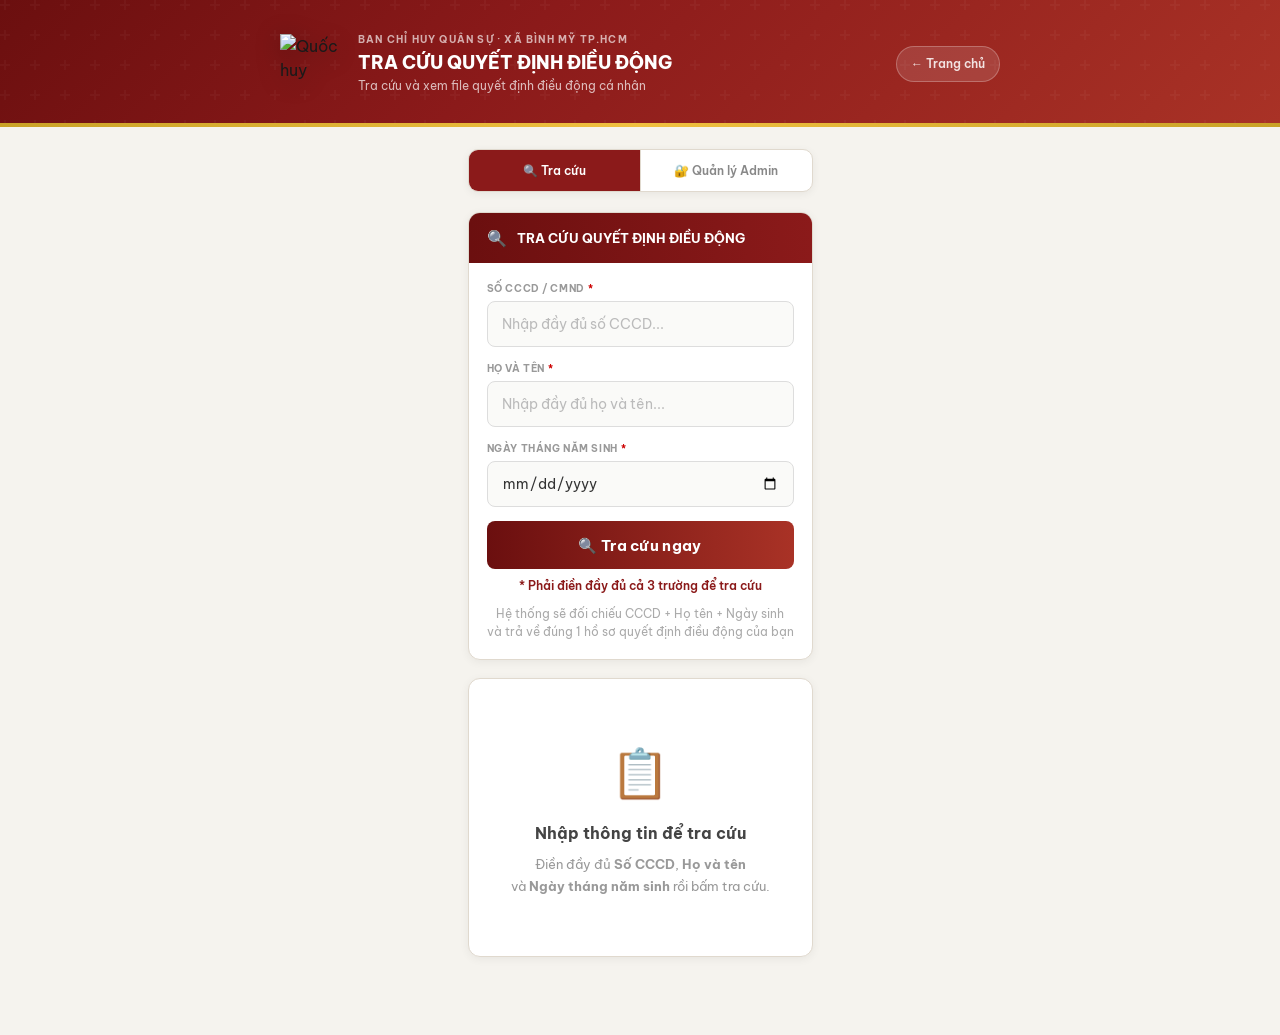
==== commit 50a59c2f: "Update tracuu-dieudong.html" ====
--- a/tracuu-dieudong.html
+++ b/tracuu-dieudong.html
@@ -191,18 +191,17 @@
       <h2>TRA CỨU QUYẾT ĐỊNH ĐIỀU ĐỘNG</h2>
       <p>Tra cứu và xem file quyết định điều động cá nhân</p>
     </div>
-    <a href="main.html" class="back-btn">← Trang chủ</a>
+    <a href="index.html" class="back-btn">← Trang chủ</a>
   </div>
 </div>
 <div class="gold-line"></div>
 
 <div class="main">
 
-  <!-- TABS -->
+  <!-- TABS — chỉ hiện 2 tab công khai -->
   <div class="tabs">
     <button class="tab-btn active" onclick="switchTab('search',this)">🔍 Tra cứu</button>
     <button class="tab-btn" onclick="switchTab('admin',this)">🔐 Quản lý Admin</button>
-    <button class="tab-btn" onclick="switchTab('setup',this)">⚙️ Cài đặt</button>
   </div>
 
   <!-- ══════════ PANEL TRA CỨU ══════════ -->
@@ -277,7 +276,7 @@
         </div>
         <button class="btn-primary" onclick="doLogin()">🔐 Đăng nhập</button>
         <div class="msg" id="login-msg"></div>
-        <p class="search-note" style="margin-top:12px;">Demo: admin / binhmy2026</p>
+        <p class="search-note" style="margin-top:12px;">HuynhMinhTri</p>
       </div>
     </div>
 
@@ -289,6 +288,7 @@
         <div style="display:flex;gap:8px;flex-wrap:wrap;">
           <button class="btn-sm green-fill" onclick="openAddModal()">➕ Thêm quyết định</button>
           <button class="btn-sm" onclick="loadAdminData()">🔄 Làm mới</button>
+          <button class="btn-sm" onclick="toggleSetup()" id="btn-setup" style="border-color:#C9A227;color:#7A5C00;">⚙️ Cài đặt</button>
           <button class="btn-sm" onclick="doLogout()" style="color:#c00;border-color:#f5c0c0;">🚪 Đăng xuất</button>
         </div>
       </div>
@@ -322,35 +322,39 @@
         </div>
       </div>
 
-    </div>
+    </div><!-- end admin-main, data table card -->
+
+      <!-- ⚙️ CÀI ĐẶT — chỉ hiện sau khi đăng nhập -->
+      <div id="admin-setup-box" style="display:none;animation:fadeUp .25s ease;">
+        <div class="card">
+          <div class="card-head">
+            <span>⚙️</span>
+            <h3>HƯỚNG DẪN KẾT NỐI GOOGLE SHEETS</h3>
+            <button onclick="toggleSetup()" style="margin-left:auto;background:rgba(255,255,255,.2);border:none;color:#fff;width:26px;height:26px;border-radius:50%;cursor:pointer;font-size:14px;display:flex;align-items:center;justify-content:center;">✕</button>
+          </div>
+          <div class="card-body">
+            <div class="setup-step"><div class="setup-num">1</div><div class="setup-text">Hàng tiêu đề Sheet3 phải đúng thứ tự: <code>so_quyet_dinh</code> <code>ho_ten</code> <code>cccd</code> <code>ngay_sinh</code> <code>don_vi_cu</code> <code>don_vi_moi</code> <code>chuc_vu</code> <code>ngay_quyet_dinh</code> <code>hieu_luc</code> <code>pdf_url</code> <code>ghi_chu</code></div></div>
+            <div class="setup-step"><div class="setup-num">2</div><div class="setup-text"><strong>Publish to web:</strong> File → Share → Publish to web → chọn <em>Sheet3</em> → <em>CSV</em> → Publish. Copy link CSV nhận được.</div></div>
+            <div class="setup-step"><div class="setup-num">3</div><div class="setup-text">Điền link CSV vào biến <code>CSV_URL</code> trong <code>&lt;script&gt;</code> cuối file HTML này.</div></div>
+            <div class="setup-step"><div class="setup-num">4</div><div class="setup-text"><strong>Upload PDF lên Google Drive</strong> → Get link → đổi <code>/view</code> thành <code>/preview</code> → điền vào cột <code>pdf_url</code> trong Sheets.</div></div>
+            <div class="setup-step"><div class="setup-num">5</div><div class="setup-text"><strong>⚠️ Phải chạy qua http:// server</strong> (VS Code Live Server, Python http.server...) — không mở file:// trực tiếp vì trình duyệt chặn fetch().</div></div>
+            <div class="config-box">
+              <div style="font-size:12px;font-weight:700;color:#8B1A1A;margin-bottom:8px;">⚙️ Cấu hình hiện tại</div>
+              <div style="font-size:13px;color:#555;line-height:1.9;">
+                CSV URL: <code id="cfg-url" style="font-size:10px;word-break:break-all;">—</code><br>
+                Trạng thái: <span id="cfg-status">🔄 Chưa kiểm tra</span>
+              </div>
+              <div style="margin-top:10px;display:flex;gap:8px;flex-wrap:wrap;">
+                <button class="btn-sm" onclick="testConn()">🔌 Kiểm tra kết nối</button>
+                <button class="btn-sm" onclick="clearCache()">🗑️ Xóa cache</button>
+              </div>
+            </div>
+          </div>
+        </div>
+      </div>
+
+    </div><!-- end admin-main -->
   </div><!-- end panel-admin -->
-
-  <!-- ══════════ PANEL CÀI ĐẶT ══════════ -->
-  <div id="panel-setup" class="panel">
-    <div class="card">
-      <div class="card-head"><span>⚙️</span><h3>HƯỚNG DẪN KẾT NỐI GOOGLE SHEETS</h3></div>
-      <div class="card-body">
-        <div class="setup-step"><div class="setup-num">1</div><div class="setup-text">Hàng tiêu đề Sheet3 phải đúng thứ tự: <code>so_quyet_dinh</code> <code>ho_ten</code> <code>cccd</code> <code>ngay_sinh</code> <code>don_vi_cu</code> <code>don_vi_moi</code> <code>chuc_vu</code> <code>ngay_quyet_dinh</code> <code>hieu_luc</code> <code>pdf_url</code> <code>ghi_chu</code></div></div>
-        <div class="setup-step"><div class="setup-num">2</div><div class="setup-text"><strong>Publish to web:</strong> File → Share → Publish to web → chọn <em>Sheet3</em> → <em>CSV</em> → Publish. Copy link CSV nhận được.</div></div>
-        <div class="setup-step"><div class="setup-num">3</div><div class="setup-text">Điền link CSV vào biến <code>CSV_URL</code> trong <code>&lt;script&gt;</code> cuối file HTML này.</div></div>
-        <div class="setup-step"><div class="setup-num">4</div><div class="setup-text"><strong>Upload PDF lên Google Drive</strong> → Get link → đổi <code>/view</code> thành <code>/preview</code> → điền vào cột <code>pdf_url</code> trong Sheets.</div></div>
-        <div class="setup-step"><div class="setup-num">5</div><div class="setup-text"><strong>⚠️ Phải chạy qua http:// server</strong> (VS Code Live Server, Python http.server...) — không mở file:// trực tiếp vì trình duyệt chặn fetch().</div></div>
-        <div class="config-box">
-          <div style="font-size:12px;font-weight:700;color:#8B1A1A;margin-bottom:8px;">⚙️ Cấu hình hiện tại</div>
-          <div style="font-size:13px;color:#555;line-height:1.9;">
-            CSV URL: <code id="cfg-url" style="font-size:10px;word-break:break-all;">—</code><br>
-            Trạng thái: <span id="cfg-status">🔄 Chưa kiểm tra</span>
-          </div>
-          <div style="margin-top:10px;display:flex;gap:8px;flex-wrap:wrap;">
-            <button class="btn-sm" onclick="testConn()">🔌 Kiểm tra kết nối</button>
-            <button class="btn-sm" onclick="clearCache()">🗑️ Xóa cache</button>
-          </div>
-        </div>
-      </div>
-    </div>
-  </div>
-
-</div><!-- end main -->
 
 <!-- ══════════ MODAL THÊM / SỬA ══════════ -->
 <div class="modal-bg" id="modal-add" onclick="closeModalBg(event)">
@@ -451,10 +455,21 @@
   document.querySelectorAll('.tab-btn').forEach(b => b.classList.remove('active'));
   document.getElementById('panel-' + name).classList.add('active');
   btn.classList.add('active');
-  if (name === 'setup') {
+  // Ẩn setup khi chuyển tab
+  const sb = document.getElementById('admin-setup-box');
+  if (sb) sb.style.display = 'none';
+  if (name === 'admin' && isLoggedIn) loadAdminData();
+}
+
+/* ── TOGGLE SETUP (chỉ admin) ── */
+function toggleSetup() {
+  const box = document.getElementById('admin-setup-box');
+  const isHidden = box.style.display === 'none' || box.style.display === '';
+  box.style.display = isHidden ? 'block' : 'none';
+  if (isHidden) {
     document.getElementById('cfg-url').textContent = CSV_URL.substring(0, 80) + '...';
+    box.scrollIntoView({ behavior: 'smooth', block: 'start' });
   }
-  if (name === 'admin' && isLoggedIn) loadAdminData();
 }
 
 /* ── DATA ── */
@@ -717,6 +732,9 @@
   document.getElementById('admin-main').style.display = 'none';
   document.getElementById('a-pass').value = '';
   document.getElementById('login-msg').className = 'msg';
+  // Ẩn setup khi đăng xuất
+  const sb = document.getElementById('admin-setup-box');
+  if (sb) sb.style.display = 'none';
 }
 
 async function loadAdminData() {
@@ -912,7 +930,7 @@
   cachedData=null;
   document.getElementById('cfg-status').innerHTML='<span style="color:#1E8449;">✅ Đã xóa cache!</span>';
 }
-document.getElementById('cfg-url').textContent=CSV_URL.substring(0,80)+'...';
+
 </script>
 </body>
 </html>
--- a/style.css
+++ b/style.css
@@ -1,220 +1,188 @@
-/* ===========================
-   BIẾN MÀU & THIẾT LẬP CHUNG
-   =========================== */
+/* ═══════════════════════════════════════════════════
+   STYLE.CSS — Ban CHQS Xã Bình Mỹ
+   Design system · Responsive · Dark mode
+   ═══════════════════════════════════════════════════ */
+
+/* ── CSS VARIABLES ─────────────────────────────────── */
 :root {
-  --red: #C0392B;
-  --red-dark: #922B21;
-  --red-light: #FADBD8;
-  --gold: #D4A017;
-  --gold-light: #FEF9E7;
-  --bg: #F5F5F0;
-  --surface: #FFFFFF;
-  --surface-alt: #FAFAF8;
-  --text: #1A1A1A;
-  --text-muted: #6B6B6B;
-  --border: #E0DDD5;
-  --shadow: 0 2px 16px rgba(0,0,0,0.08);
-  --input-bg: #FAFAF8;
-  --input-focus-bg: #FFFFFF;
-  --placeholder-color: #bbb;
+  --red:           #C0392B;
+  --red-dark:      #922B21;
+  --red-light:     #FADBD8;
+  --gold:          #C9A227;
+  --gold-light:    #FEF9E7;
+  --bg:            #F2EFE9;
+  --surface:       #FFFFFF;
+  --surface-alt:   #F8F6F2;
+  --text:          #1A1A1A;
+  --text-muted:    #6B6B6B;
+  --border:        #E0DAD0;
+  --shadow:        0 2px 14px rgba(0,0,0,0.07);
+  --shadow-md:     0 4px 24px rgba(0,0,0,0.10);
+  --input-bg:      #FAFAF8;
+  --input-focus:   #FFFFFF;
+  --placeholder:   #C0BAB0;
+  --radius:        10px;
+  --radius-lg:     14px;
+  --transition:    0.2s ease;
 }
 
 body.dark {
-  --bg: #111418;
-  --surface: #171E27;
-  --surface-alt: #1F2936;
-  --text: #E4E8F1;
-  --text-muted: #94A3B8;
-  --border: #2E3A47;
-  --shadow: 0 2px 20px rgba(0,0,0,0.5);
-  --red: #E45753;
-  --red-dark: #A8342D;
-  --red-light: #F2B7B4;
-  --gold: #D4A017;
-  --gold-light: #4F5A67;
-  --input-bg: #1F2936;
-  --input-focus-bg: #293549;
-  --placeholder-color: #8892A5;
-}
-
-* { box-sizing: border-box; margin: 0; padding: 0; }
+  --bg:            #0F1318;
+  --surface:       #161D27;
+  --surface-alt:   #1D2735;
+  --text:          #E2E8F0;
+  --text-muted:    #8FA3BA;
+  --border:        #263344;
+  --shadow:        0 2px 20px rgba(0,0,0,0.45);
+  --shadow-md:     0 6px 32px rgba(0,0,0,0.55);
+  --red:           #E05050;
+  --red-dark:      #A83030;
+  --red-light:     rgba(224,80,80,0.18);
+  --gold:          #D4A820;
+  --gold-light:    rgba(212,168,32,0.15);
+  --input-bg:      #1D2735;
+  --input-focus:   #243040;
+  --placeholder:   #4A5F76;
+}
+
+/* ── RESET & BASE ───────────────────────────────────── */
+*, *::before, *::after { box-sizing: border-box; margin: 0; padding: 0; }
+
+html { scroll-behavior: smooth; -webkit-text-size-adjust: 100%; }
 
 body {
-  font-family: 'Be Vietnam Pro', sans-serif;
+  font-family: 'Be Vietnam Pro', -apple-system, BlinkMacSystemFont, 'Segoe UI', sans-serif;
   background: var(--bg);
   color: var(--text);
   min-height: 100vh;
   display: flex;
   flex-direction: column;
-  align-items: center;
-  padding: 0 16px 48px;
-}
-
-/* ===========================
-   HEADER
-   =========================== */
-.header {
-  width: 100%;
-  background: var(--red-dark);
+  align-items: stretch;
   padding: 0;
-  margin-bottom: 0;
-}
-.header-inner {
+  line-height: 1.5;
+  -webkit-font-smoothing: antialiased;
+}
+
+img { max-width: 100%; display: block; }
+a   { color: inherit; }
+button { font-family: inherit; }
+
+/* ── THEME TOGGLE ───────────────────────────────────── */
+.theme-toggle {
+  margin-left: auto;
+  width: 42px; height: 42px;
+  border: 1.5px solid rgba(255,255,255,0.25);
+  background: rgba(255,255,255,0.10);
+  color: #fff;
+  border-radius: 50%;
+  display: inline-flex;
+  align-items: center; justify-content: center;
+  font-size: 18px;
+  cursor: pointer;
+  transition: background var(--transition), transform var(--transition);
+  flex-shrink: 0;
+}
+.theme-toggle:hover {
+  background: rgba(255,255,255,0.18);
+  transform: translateY(-1px);
+}
+
+/* ── GOLD DIVIDER ───────────────────────────────────── */
+.hero-gold-line {
+  width: 100%;
+  height: 4px;
+  background: linear-gradient(90deg, var(--gold) 0%, #F0C040 50%, var(--gold) 100%);
+}
+
+/* ── CONTAINER ──────────────────────────────────────── */
+.container {
+  width: 100%;
   max-width: 760px;
   margin: 0 auto;
-  padding: 20px 24px 16px;
-  display: flex;
-  align-items: center;
-  gap: 16px;
-}
-.header-text h1 {
-  font-size: 15px;
-  font-weight: 700;
-  color: #fff;
-  letter-spacing: .03em;
-  line-height: 1.3;
-}
-.header-text p {
-  font-size: 12px;
-  color: rgba(255,255,255,0.7);
-  margin-top: 2px;
-}
-  .theme-toggle {
-    margin-left: auto;
-    width: 44px;
-    height: 44px;
-    border: 1px solid rgba(255,255,255,0.22);
-    background: rgba(255,255,255,0.1);
-    color: #fff;
-    border-radius: 50%;
-    display: inline-flex;
-    align-items: center;
-    justify-content: center;
-    font-size: 18px;
-    cursor: pointer;
-    transition: background .2s, transform .2s, border-color .2s;
-    flex-shrink: 0;
-  }
-  .theme-toggle:hover {
-    background: rgba(255,255,255,0.16);
-    transform: translateY(-1px);
-  }
-  width: 100%;
-  height: 4px;
-  background: linear-gradient(90deg, var(--gold) 0%, #F0C040 50%, var(--gold) 100%);
-}
-
-/* ===========================
-   CONTAINER CHÍNH
-   =========================== */
-.container {
-  width: 100%;
-  max-width: 760px;
-  margin-top: 28px;
-}
-
-/* ===========================
-   CARD TÌM KIẾM
-   =========================== */
+  padding: 24px 16px 48px;
+}
+
+/* ── SEARCH CARD (tracuu pages) ─────────────────────── */
 .search-card {
   background: var(--surface);
-  border-radius: 12px;
+  border-radius: var(--radius-lg);
   border: 1px solid var(--border);
   box-shadow: var(--shadow);
-  padding: 28px 28px 24px;
+  padding: 24px 20px 20px;
   margin-bottom: 20px;
 }
 
 .search-label {
-  font-size: 13px;
-  font-weight: 600;
+  display: block;
+  font-size: 11px;
+  font-weight: 700;
   color: var(--text-muted);
   text-transform: uppercase;
-  letter-spacing: .07em;
-  margin-bottom: 10px;
-  display: block;
-}
-
+  letter-spacing: .08em;
+  margin-bottom: 8px;
+}
+
+/* ── FIELD INPUT (shared) ───────────────────────────── */
 .field-input {
   width: 100%;
-  height: 48px;
+  height: 46px;
   border: 1.5px solid var(--border);
-  border-radius: 8px;
-  padding: 0 16px;
+  border-radius: var(--radius);
+  padding: 0 14px;
   font-family: inherit;
-  font-size: 16px;
+  font-size: 15px;
   font-weight: 500;
   color: var(--text);
   outline: none;
-  transition: border-color .2s;
   background: var(--input-bg);
+  transition: border-color var(--transition), background var(--transition);
 }
 .field-input:focus {
   border-color: var(--red);
-  background: var(--input-focus-bg);
-}
-.field-input::placeholder { color: var(--placeholder-color); font-weight: 400; }
-
+  background: var(--input-focus);
+}
+.field-input::placeholder { color: var(--placeholder); font-weight: 400; }
+
+/* ── ICON BOX (shared) ──────────────────────────────── */
 .icon-box {
-  width: 44px;
-  height: 44px;
-  min-width: 44px;
+  width: 44px; height: 44px; min-width: 44px;
   display: inline-flex;
-  align-items: center;
-  justify-content: center;
-  border-radius: 14px;
+  align-items: center; justify-content: center;
+  border-radius: 12px;
   background: var(--surface);
   border: 1px solid var(--border);
   overflow: hidden;
   flex-shrink: 0;
 }
-.icon-box img {
-  width: 24px;
-  height: 24px;
-  object-fit: contain;
-}
-.icon-box .icon-fallback {
-  font-size: 20px;
-}
-
-/* ===========================
-   RECAPTCHA
-   =========================== */
-.recaptcha-wrap {
-  margin-top: 16px;
-  display: flex;
-  justify-content: center;
-}
-
-/* ===========================
-   NÚT TRA CỨU
-   =========================== */
+.icon-box img       { width: 24px; height: 24px; object-fit: contain; }
+.icon-box .icon-fallback { font-size: 20px; }
+
+/* ── BUTTON SEARCH (shared primary CTA) ─────────────── */
 .btn-search {
   height: 48px;
   padding: 0 24px;
-  background: var(--red);
+  background: linear-gradient(90deg, var(--red-dark), var(--red));
   color: #fff;
   border: none;
-  border-radius: 8px;
+  border-radius: var(--radius);
   font-family: inherit;
   font-size: 15px;
-  font-weight: 600;
+  font-weight: 700;
   cursor: pointer;
-  transition: background .15s, transform .1s;
+  transition: opacity var(--transition), transform 0.1s;
   display: flex;
-  align-items: center;
-  justify-content: center;
+  align-items: center; justify-content: center;
   gap: 8px;
   width: 100%;
-  margin-top: 12px;
-}
-.btn-search:hover { background: var(--red-dark); }
-.btn-search:active { transform: scale(0.97); }
+  margin-top: 14px;
+  letter-spacing: .02em;
+}
+.btn-search:hover  { opacity: .92; }
+.btn-search:active { transform: scale(0.98); }
+.btn-search:disabled { opacity: .5; cursor: not-allowed; }
 .btn-search svg { width: 17px; height: 17px; flex-shrink: 0; }
 
-/* ===========================
-   THÔNG BÁO LỖI & GỢI Ý
-   =========================== */
+/* ── ERROR MESSAGE ──────────────────────────────────── */
 .err-msg {
   margin-top: 10px;
   font-size: 13px;
@@ -224,20 +192,13 @@
   gap: 6px;
 }
 .err-msg svg { width: 15px; height: 15px; flex-shrink: 0; }
-
-.hint {
-  font-size: 12px;
-  color: var(--text-muted);
-  margin-top: 10px;
-}
-
-/* ===========================
-   LOADING SPINNER
-   =========================== */
+.hint { font-size: 12px; color: var(--text-muted); margin-top: 8px; }
+
+/* ── LOADING SPINNER ────────────────────────────────── */
 .loading {
   display: none;
   text-align: center;
-  padding: 40px;
+  padding: 40px 20px;
   color: var(--text-muted);
   font-size: 14px;
 }
@@ -251,14 +212,12 @@
 }
 @keyframes spin { to { transform: rotate(360deg); } }
 
-/* ===========================
-   CARD KẾT QUẢ
-   =========================== */
+/* ── RESULT CARD (tracuu) ───────────────────────────── */
 .result-card {
   background: var(--surface);
-  border-radius: 12px;
+  border-radius: var(--radius-lg);
   border: 1px solid var(--border);
-  box-shadow: var(--shadow);
+  box-shadow: var(--shadow-md);
   overflow: hidden;
   display: none;
   animation: fadeUp .3s ease;
@@ -269,17 +228,15 @@
 }
 
 .result-header {
-  background: var(--red);
-  padding: 16px 24px;
-  display: flex;
-  align-items: center;
-  gap: 14px;
+  background: linear-gradient(90deg, var(--red-dark), var(--red));
+  padding: 16px 20px;
+  display: flex; align-items: center; gap: 14px;
 }
 .avatar {
   width: 48px; height: 48px;
   border-radius: 50%;
-  background: rgba(255,255,255,0.2);
-  border: 2px solid rgba(255,255,255,0.4);
+  background: rgba(255,255,255,0.20);
+  border: 2px solid rgba(255,255,255,0.35);
   display: flex; align-items: center; justify-content: center;
   font-size: 18px; font-weight: 700; color: #fff;
   flex-shrink: 0;
@@ -290,153 +247,230 @@
 .result-body { padding: 0; }
 
 .section {
-  padding: 16px 24px;
+  padding: 16px 20px;
   border-bottom: 1px solid var(--border);
 }
 .section:last-child { border-bottom: none; }
 
 .section-title {
-  font-size: 11px;
-  font-weight: 700;
-  text-transform: uppercase;
-  letter-spacing: .09em;
+  font-size: 11px; font-weight: 700;
+  text-transform: uppercase; letter-spacing: .08em;
   color: var(--red);
   margin-bottom: 12px;
-  display: flex;
-  align-items: center;
-  gap: 6px;
+  display: flex; align-items: center; gap: 6px;
 }
 .section-title::after {
-  content: '';
-  flex: 1;
-  height: 1px;
+  content: ''; flex: 1; height: 1px;
   background: var(--red-light);
 }
 
-/* ===========================
-   LƯỚI THÔNG TIN
-   =========================== */
+/* ── FIELDS GRID (tracuu result) ────────────────────── */
 .fields-grid {
   display: grid;
   grid-template-columns: 1fr 1fr;
-  gap: 10px 20px;
+  gap: 12px 20px;
 }
 .fields-grid.full { grid-template-columns: 1fr; }
 
 .field { display: flex; flex-direction: column; gap: 3px; }
 .field-label {
-  font-size: 11px;
-  font-weight: 600;
+  font-size: 10px; font-weight: 700;
   color: var(--text-muted);
-  text-transform: uppercase;
-  letter-spacing: .06em;
+  text-transform: uppercase; letter-spacing: .06em;
 }
 .field-value {
-  font-size: 14px;
-  color: var(--text);
-  font-weight: 500;
-  line-height: 1.5;
+  font-size: 14px; font-weight: 500;
+  color: var(--text); line-height: 1.5;
   white-space: pre-line;
 }
-.field-value.big { font-size: 15px; font-weight: 600; }
+.field-value.big { font-size: 15px; font-weight: 700; }
 
 .stt-badge {
   display: inline-block;
   background: var(--gold-light);
   color: #7A5C00;
-  font-size: 11px;
+  font-size: 11px; font-weight: 700;
+  padding: 3px 12px; border-radius: 20px;
+  border: 1px solid rgba(201,162,39,0.3);
+}
+body.dark .stt-badge { color: var(--gold); }
+
+/* ── RECAPTCHA ──────────────────────────────────────── */
+.recaptcha-wrap {
+  margin-top: 16px;
+  display: flex;
+  justify-content: center;
+}
+
+/* ── FOOTER (small shared) ──────────────────────────── */
+.footer {
+  margin-top: 14px;
+  font-size: 12px;
+  color: var(--text-muted);
+  text-align: center;
+  line-height: 1.6;
+}
+
+/* ══════════════════════════════════════════════════════
+   HEADER (tracuu / sub pages)
+   ══════════════════════════════════════════════════════ */
+.header {
+  width: 100%;
+  background: var(--red-dark);
+}
+.header-inner {
+  max-width: 760px;
+  margin: 0 auto;
+  padding: 18px 20px 16px;
+  display: flex; align-items: center; gap: 14px;
+}
+.header-text h1 {
+  font-size: 15px; font-weight: 700;
+  color: #fff; letter-spacing: .02em; line-height: 1.3;
+}
+.header-text p {
+  font-size: 12px;
+  color: rgba(255,255,255,0.68);
+  margin-top: 2px;
+}
+
+/* ══════════════════════════════════════════════════════
+   FOOTER BANNER (marquee)
+   ══════════════════════════════════════════════════════ */
+.footer-banner {
+  width: 100%;
+  background: linear-gradient(90deg, var(--red-dark), #6B0F0F);
+  padding: 10px 0;
+  overflow: hidden;
+  border-top: 2px solid var(--gold);
+}
+.footer-marquee {
+  display: flex;
+  gap: 0;
+  white-space: nowrap;
+  animation: marquee 22s linear infinite;
+}
+.footer-marquee:hover { animation-play-state: paused; }
+.footer-title {
+  display: inline-flex;
+  align-items: center;
+  gap: 16px;
+  padding: 0 40px;
+  font-size: 13px;
   font-weight: 700;
-  padding: 2px 10px;
-  border-radius: 20px;
-  border: 1px solid #E8D080;
-}
-
-/* ===========================
-   FOOTER
-   =========================== */
-.footer {
-  margin-top: 12px;
-  font-size: 12px;
-  color: #aaa;
-  text-align: center;
-}
-
-/* ===========================
-   RESPONSIVE RULES (keep desktop look)
-   =========================== */
-
-/* Small reductions for large tablets / small desktops */
-@media (max-width: 1200px) {
-  .main-container, .header-inner, .main-nav-inner, .hero-inner, .site-footer-inner {
-    max-width: 980px;
-    margin-left: auto;
-    margin-right: auto;
-    padding-left: 16px;
-    padding-right: 16px;
-  }
-}
-
-/* Tablet landscape and medium screens */
+  letter-spacing: .16em;
+  text-transform: uppercase;
+  color: rgba(255,255,255,0.92);
+}
+.footer-title span { color: var(--gold); font-size: 16px; }
+@keyframes marquee {
+  0%   { transform: translateX(0); }
+  100% { transform: translateX(-50%); }
+}
+
+.footer-links {
+  display: flex; justify-content: center; flex-wrap: wrap;
+  gap: 4px; padding: 10px 16px 0;
+}
+.footer-links a {
+  display: inline-flex; align-items: center; gap: 6px;
+  padding: 8px 14px;
+  font-size: 13px; font-weight: 600;
+  color: rgba(255,255,255,0.80);
+  text-decoration: none;
+  border-radius: 6px;
+  transition: background var(--transition), color var(--transition);
+}
+.footer-links a:hover {
+  background: rgba(255,255,255,0.12);
+  color: var(--gold);
+}
+
+/* ══════════════════════════════════════════════════════
+   RESPONSIVE — shared across all pages
+   ══════════════════════════════════════════════════════ */
+
+/* Large desktop ≥ 1200px — keep max-width centered */
+@media (min-width: 1200px) {
+  .container,
+  .header-inner { padding-left: 24px; padding-right: 24px; }
+}
+
+/* Tablet landscape 993–1199px */
+@media (max-width: 1199px) {
+  .fields-grid { grid-template-columns: 1fr 1fr; }
+}
+
+/* Tablet portrait 769–992px */
 @media (max-width: 992px) {
-  .hero-inner { padding: 36px 20px; }
-  .hero-text h2 { font-size: 20px; }
-  .hero-logo { width: 68px; height: 68px; }
-  .stats-grid { grid-template-columns: repeat(2, 1fr); }
-  .act-img-wrap { width: 220px; min-width: 220px; height: 160px; }
-  .fields-grid { grid-template-columns: 1fr; }
-  .main-container { padding: 0 12px; }
-  .main-nav-inner { gap: 8px; }
-  .nav-item { padding: 12px 10px; font-size: 13px; }
-}
-
-/* Tablet portrait and larger phones */
+  .header-text h1 { font-size: 14px; }
+  .fields-grid    { grid-template-columns: 1fr; }
+  .section        { padding: 14px 16px; }
+}
+
+/* Large phone 521–768px */
 @media (max-width: 768px) {
-  body { padding-left: 12px; padding-right: 12px; }
-  .hero-inner { flex-direction: column; align-items: flex-start; padding: 28px 16px; }
-  .hero-text h2 { font-size: 18px; }
-  .hero-text h1 { font-size: 10px; }
-  .slide { height: 220px; }
-  .act-img-wrap { width: 180px; min-width: 180px; height: 150px; }
-  .stats-grid { grid-template-columns: repeat(2, 1fr); }
-  .quick-links { grid-template-columns: 1fr 1fr; }
-  .contact-grid { grid-template-columns: 1fr; }
-  .footer-banner { padding: 12px; }
-  .footer-marquee { animation-duration: 16s; }
-  .site-footer-inner { gap: 12px; }
-}
-
-/* Typical mobile phones */
+  .header-inner   { padding: 14px 16px; }
+  .search-card    { padding: 18px 16px 16px; }
+  .result-header  { padding: 14px 16px; }
+  .avatar         { width: 42px; height: 42px; font-size: 16px; }
+  .result-header-text h2 { font-size: 15px; }
+  .footer-title   { font-size: 12px; letter-spacing: .12em; padding: 0 28px; }
+}
+
+/* Phone ≤ 520px */
 @media (max-width: 520px) {
-  .hero-logo { width: 60px; height: 60px; }
-  .hero-inner { padding: 20px 12px; }
-  .hero-text h2 { font-size: 16px; }
-  .slide { height: 180px; }
-  .act-img-wrap { width: 160px; min-width: 160px; height: 120px; }
-  .stats-grid { grid-template-columns: repeat(3, 1fr); }
-  .fields-grid { grid-template-columns: 1fr; }
-  .footer-title { font-size: 14px; letter-spacing: .12em; }
-  .footer-banner { padding: 10px; }
-  .footer-marquee { animation-duration: 14s; }
-  .nav-item { padding: 12px 8px; font-size: 13px; }
-}
-
-/* Narrow phones / small devices */
-@media (max-width: 420px) {
-  .header-inner { padding: 12px; }
-  .hero-inner { padding: 14px; }
-  .hero-text h2 { font-size: 14px; }
-  .hero-logo { width: 54px; height: 54px; }
-  .stats-grid { grid-template-columns: 1fr; }
-  .quick-links { grid-template-columns: 1fr; }
-  .act-img-wrap { width: 140px; min-width: 140px; height: 110px; }
-  .footer-links a { padding: 8px 10px; font-size: 12px; }
-  .footer-marquee { animation-duration: 12s; }
-  .site-footer { padding: 18px 12px; }
-}
-
-/* accessibility: ensure nav remains scrollable on very small screens */
-.main-nav-inner { overflow-x: auto; -webkit-overflow-scrolling: touch; }
-
-/* touch target spacing for small devices */
-.nav-item { min-height: 40px; }
-
+  body            { padding: 0; }
+  .container      { padding: 16px 12px 40px; }
+  .header-inner   { padding: 12px; gap: 10px; }
+  .header-text h1 { font-size: 13px; }
+  .fields-grid    { grid-template-columns: 1fr; }
+  .search-card    { padding: 16px 14px; border-radius: var(--radius); }
+  .field-input    { height: 44px; font-size: 14px; }
+  .btn-search     { height: 46px; font-size: 14px; }
+  .result-header  { padding: 12px 14px; }
+  .avatar         { width: 40px; height: 40px; font-size: 15px; }
+  .result-header-text h2 { font-size: 14px; }
+  .section        { padding: 12px 14px; }
+  .field-value    { font-size: 13px; }
+  .footer-title   { font-size: 11px; letter-spacing: .10em; padding: 0 20px; }
+  .footer-links a { padding: 7px 10px; font-size: 12px; }
+}
+
+/* Narrow phone ≤ 400px */
+@media (max-width: 400px) {
+  .header-text h1 { font-size: 12px; }
+  .theme-toggle   { width: 38px; height: 38px; font-size: 16px; }
+  .avatar         { width: 36px; height: 36px; font-size: 14px; }
+  .result-header  { gap: 10px; }
+  .result-header-text h2 { font-size: 13px; }
+  .btn-search     { font-size: 13px; }
+}
+
+/* ── SCROLLBAR (nav) ────────────────────────────────── */
+.main-nav-inner,
+.tabs {
+  -webkit-overflow-scrolling: touch;
+  scrollbar-width: none;
+}
+.main-nav-inner::-webkit-scrollbar,
+.tabs::-webkit-scrollbar { display: none; }
+
+/* ── TOUCH TARGET minimum ───────────────────────────── */
+button, a, [role="button"] { min-height: 36px; }
+.nav-item { min-height: 44px; }
+
+/* ── FOCUS VISIBLE ──────────────────────────────────── */
+:focus-visible {
+  outline: 2px solid var(--red);
+  outline-offset: 2px;
+  border-radius: 4px;
+}
+
+/* ── PRINT ──────────────────────────────────────────── */
+@media print {
+  .main-nav, .search-card, .btn-search,
+  .theme-toggle, .hero-gold-line { display: none !important; }
+  .result-card { display: block !important; box-shadow: none; border: 1px solid #ccc; }
+  body { background: #fff; color: #000; }
+}
